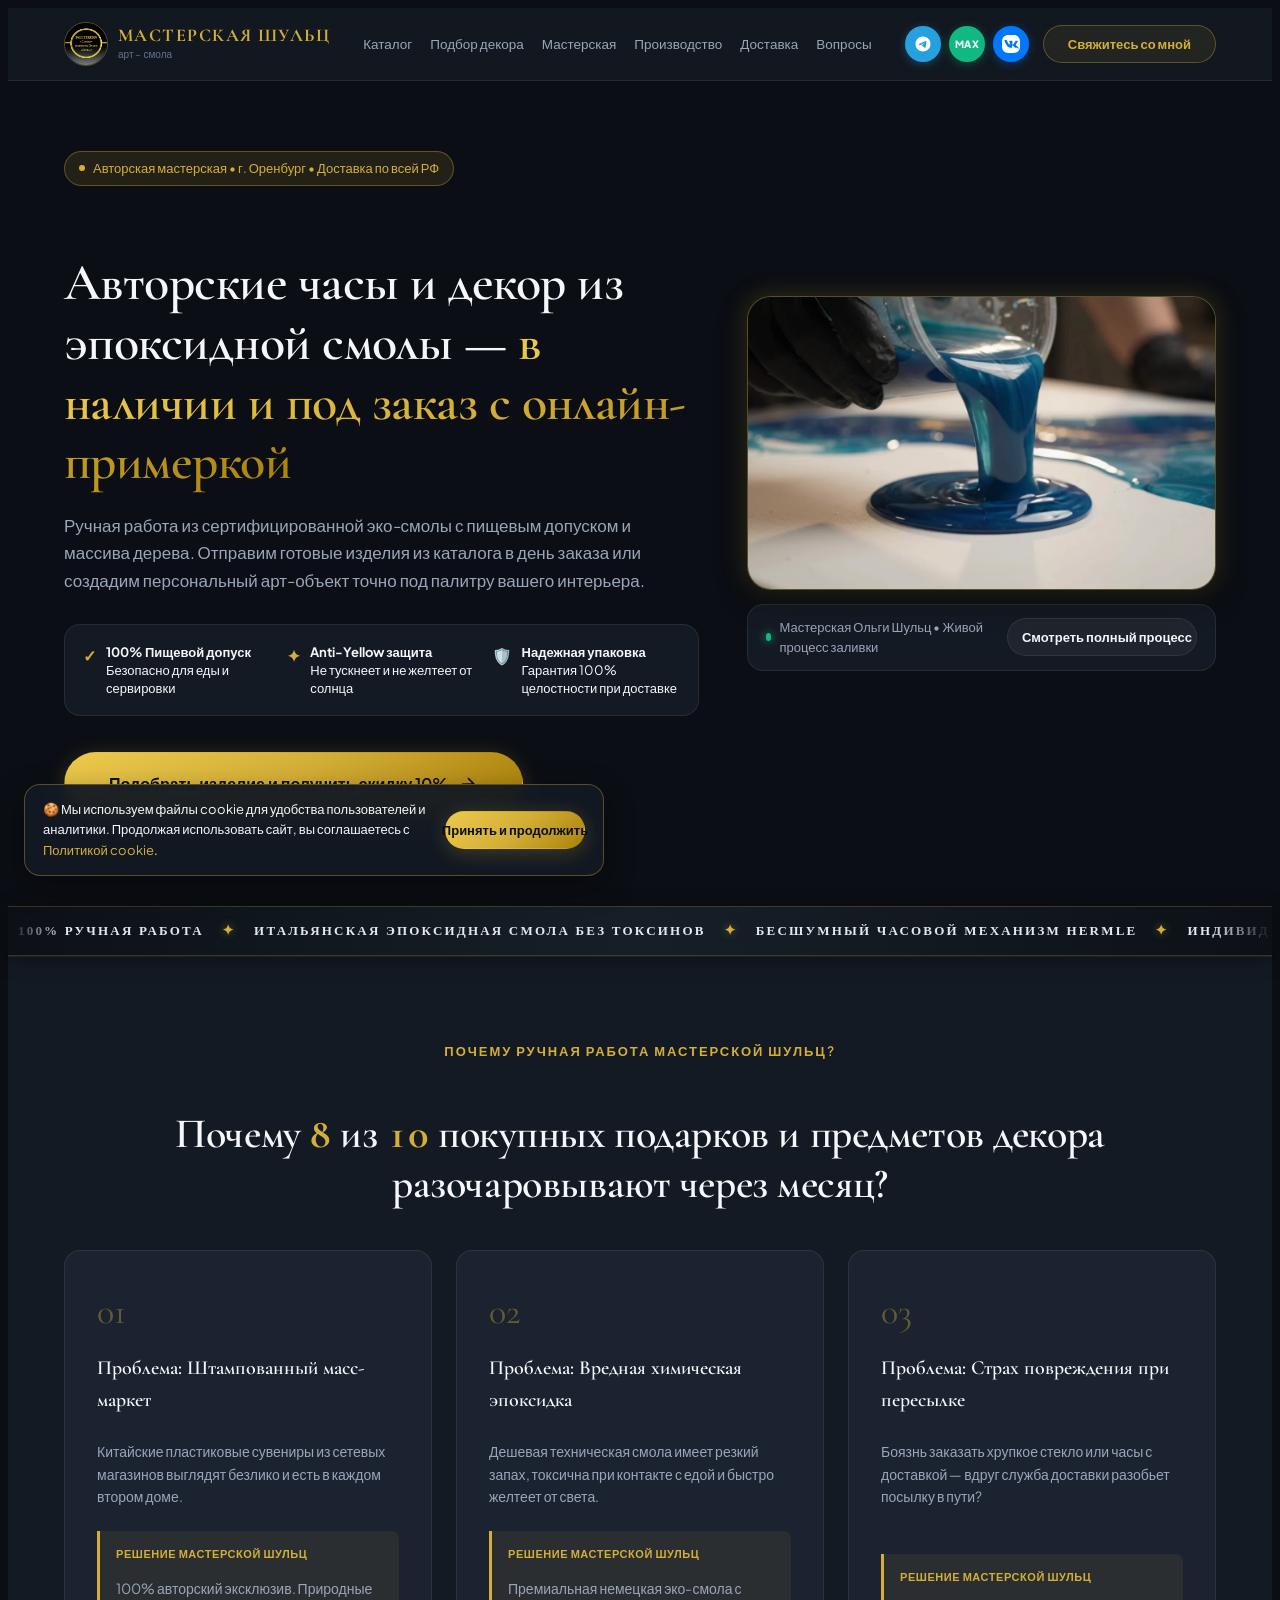
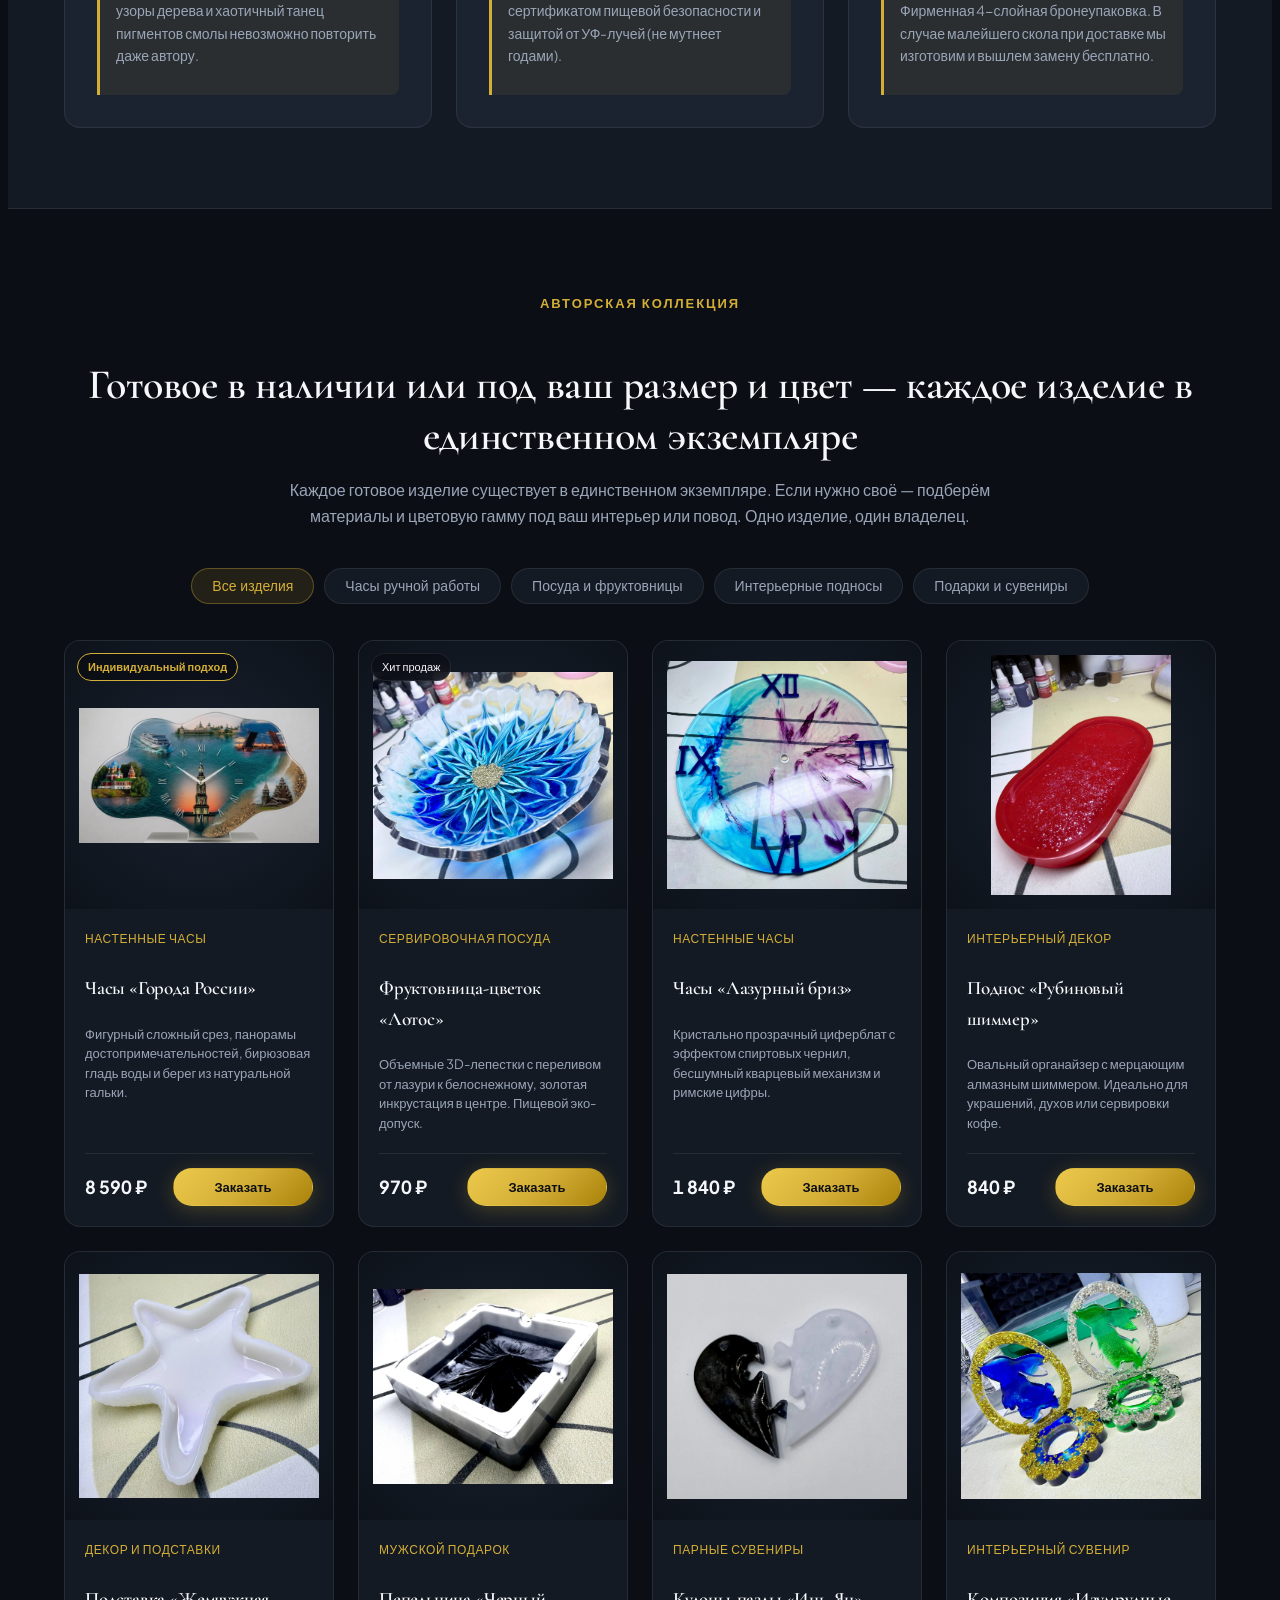
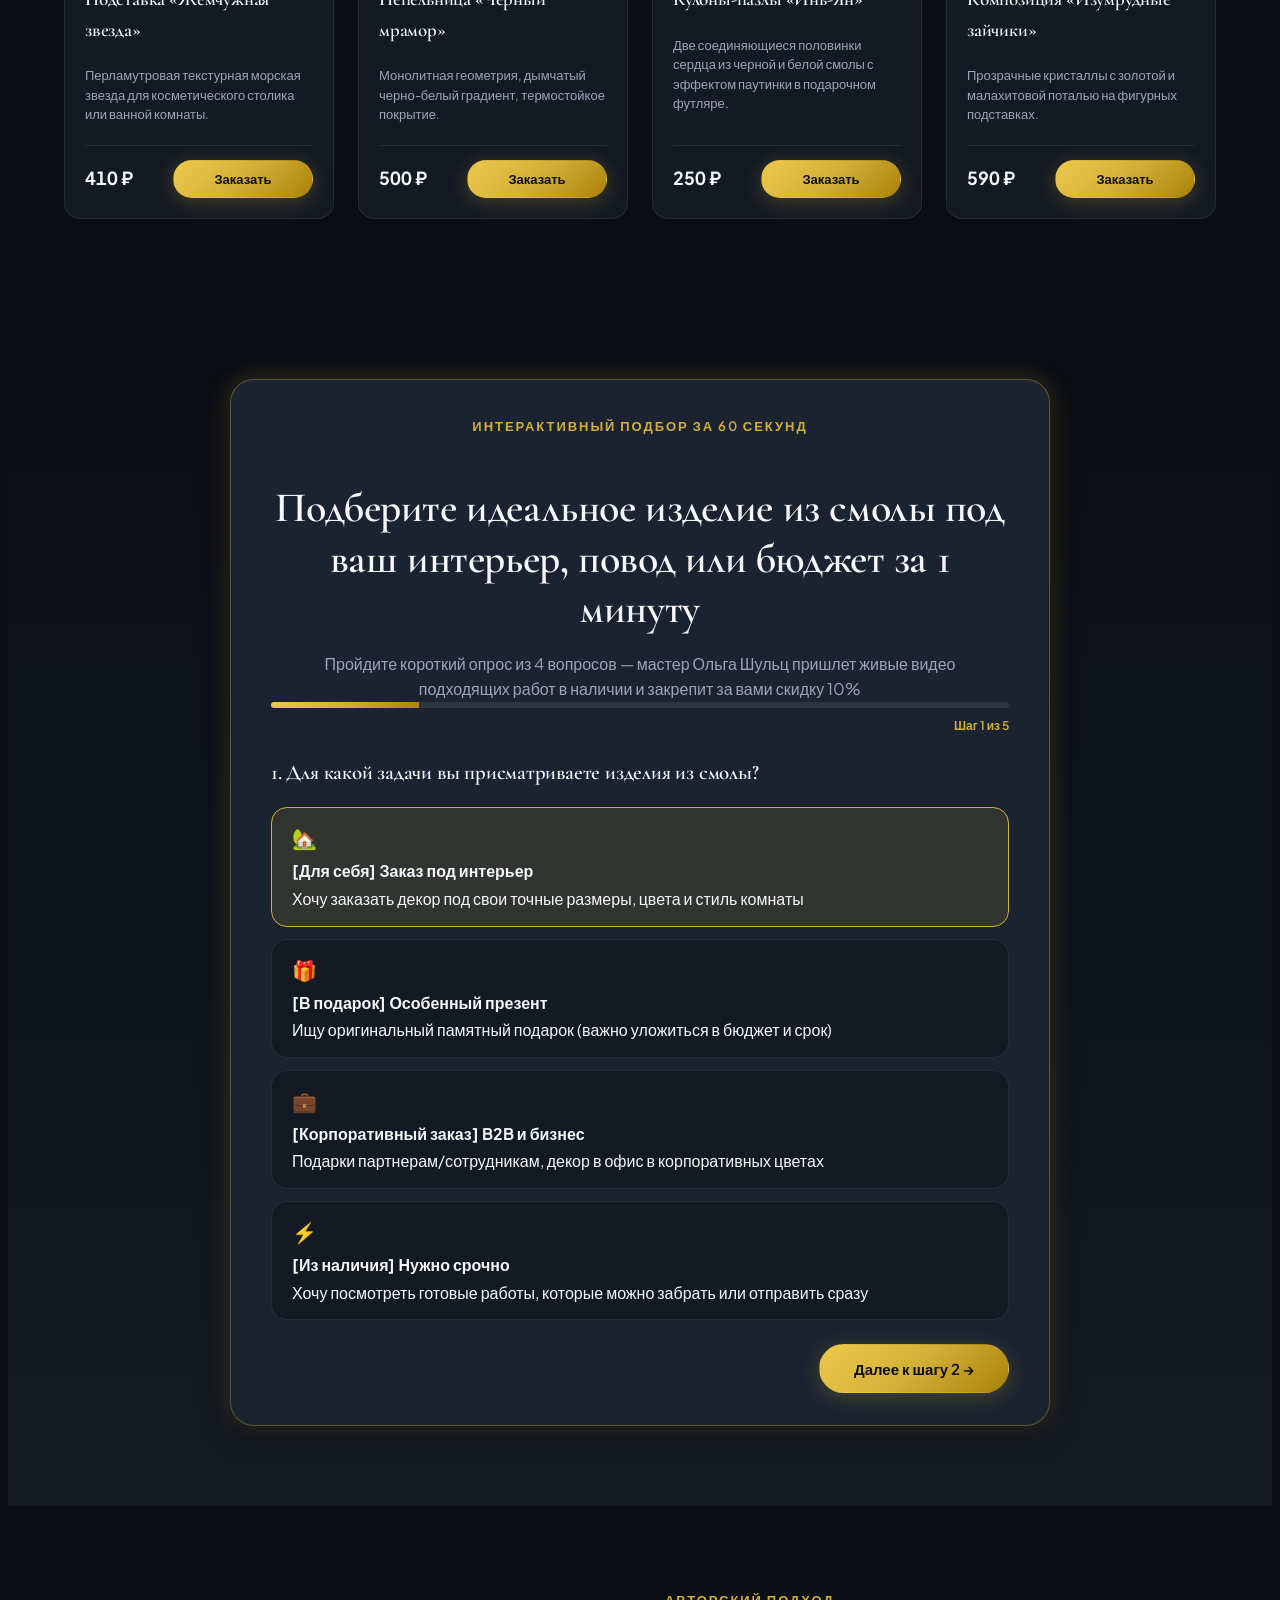
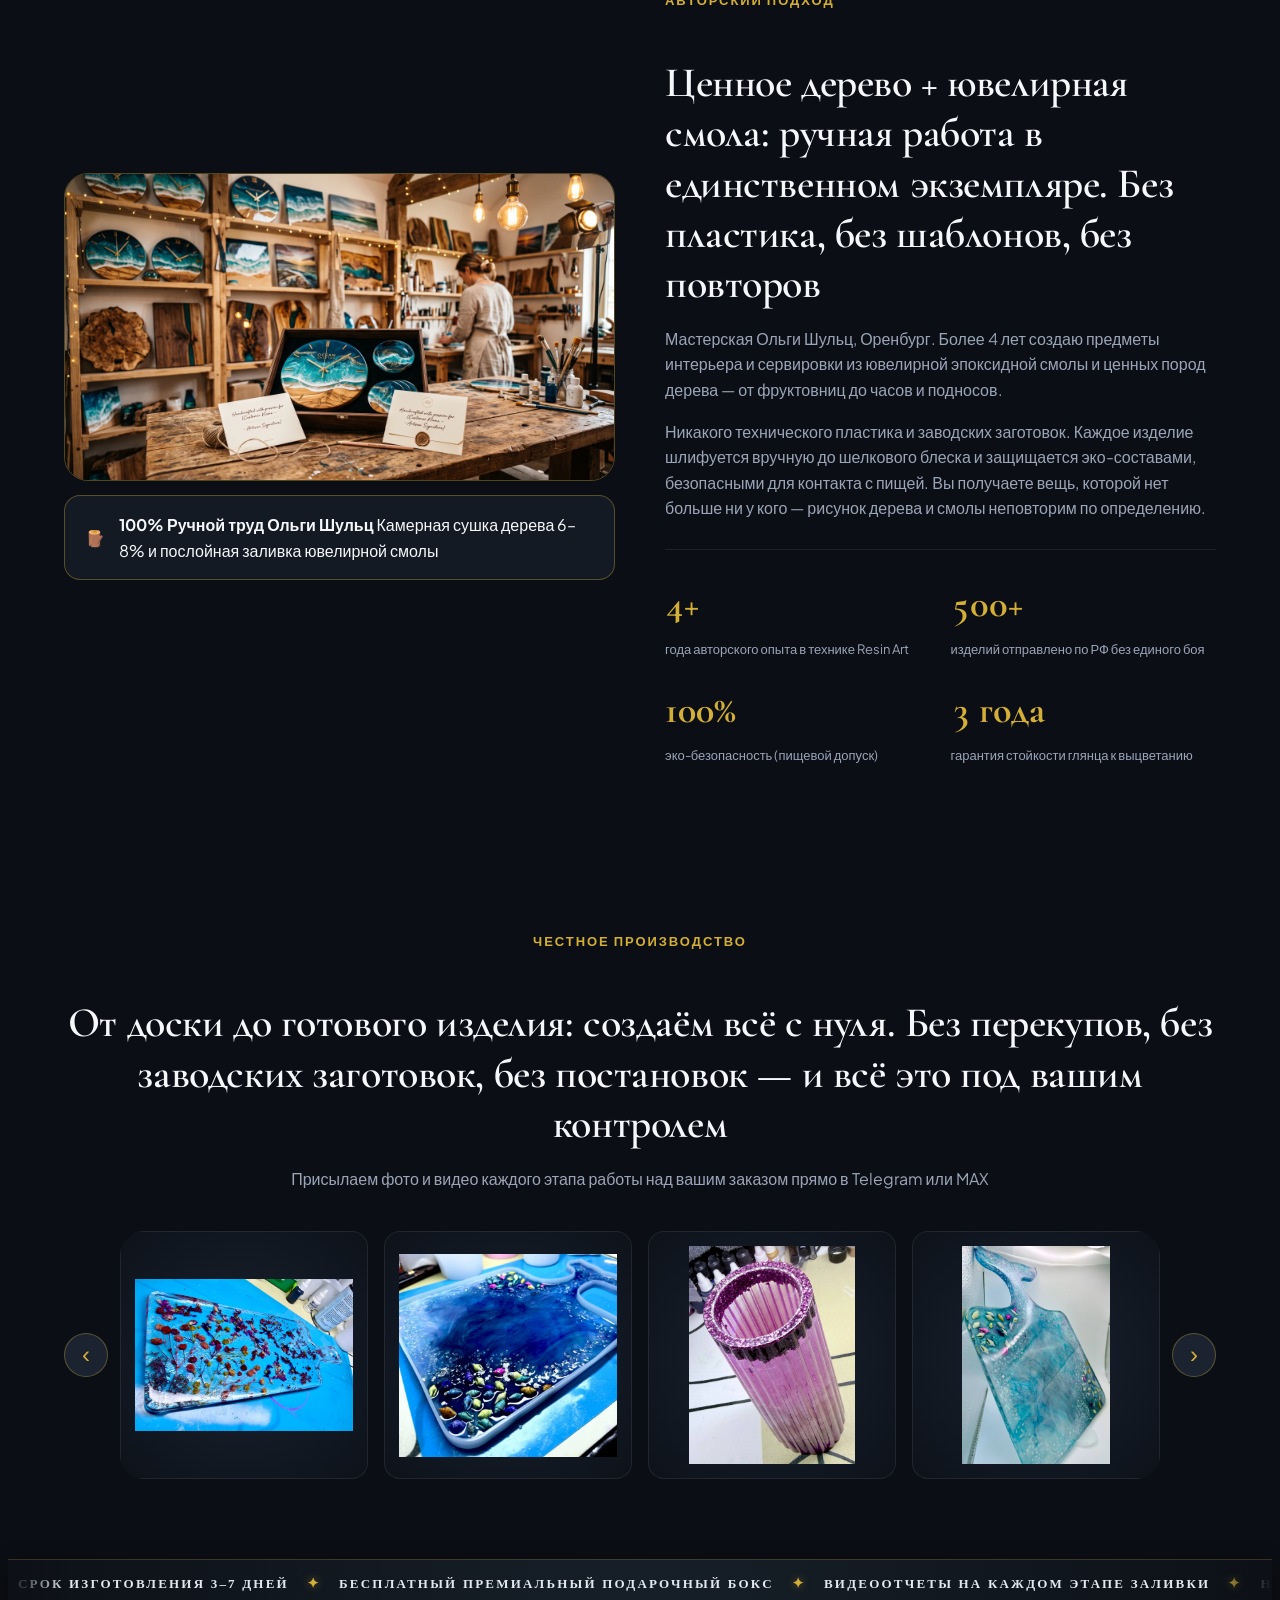
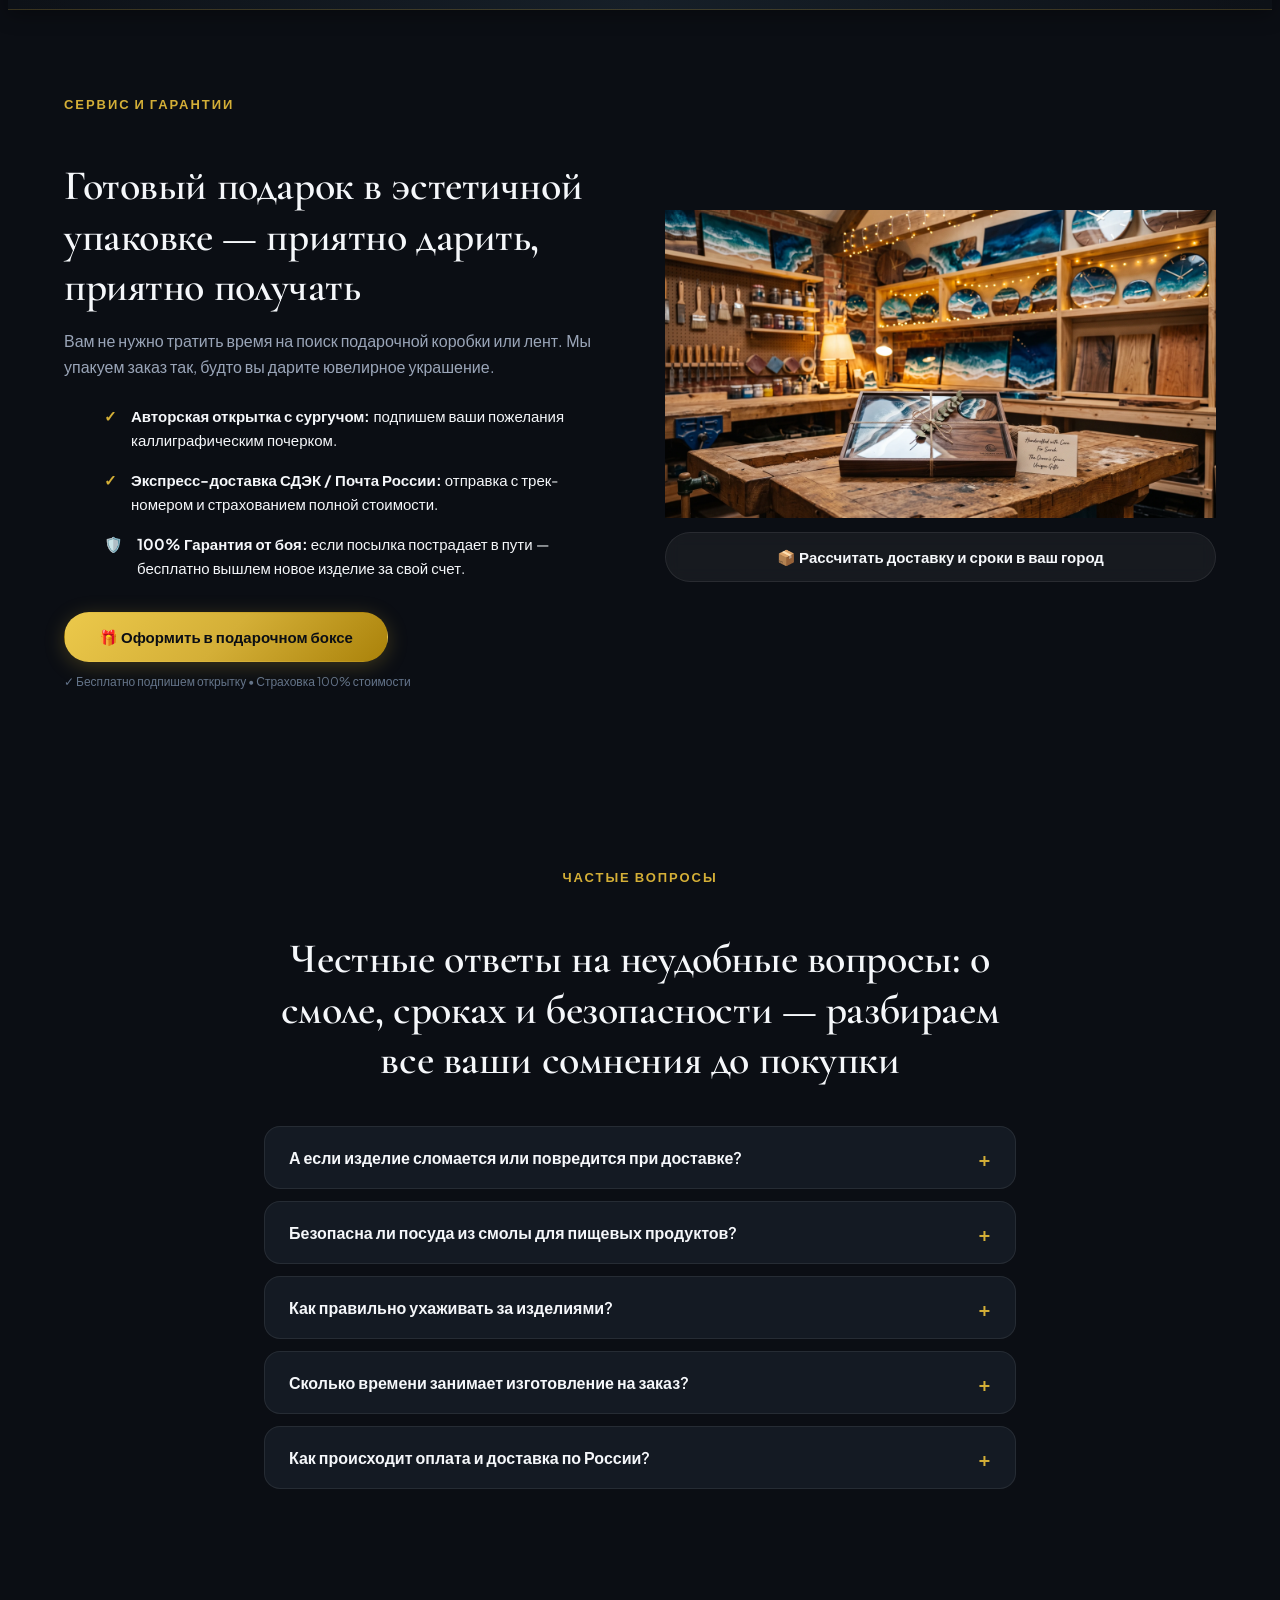
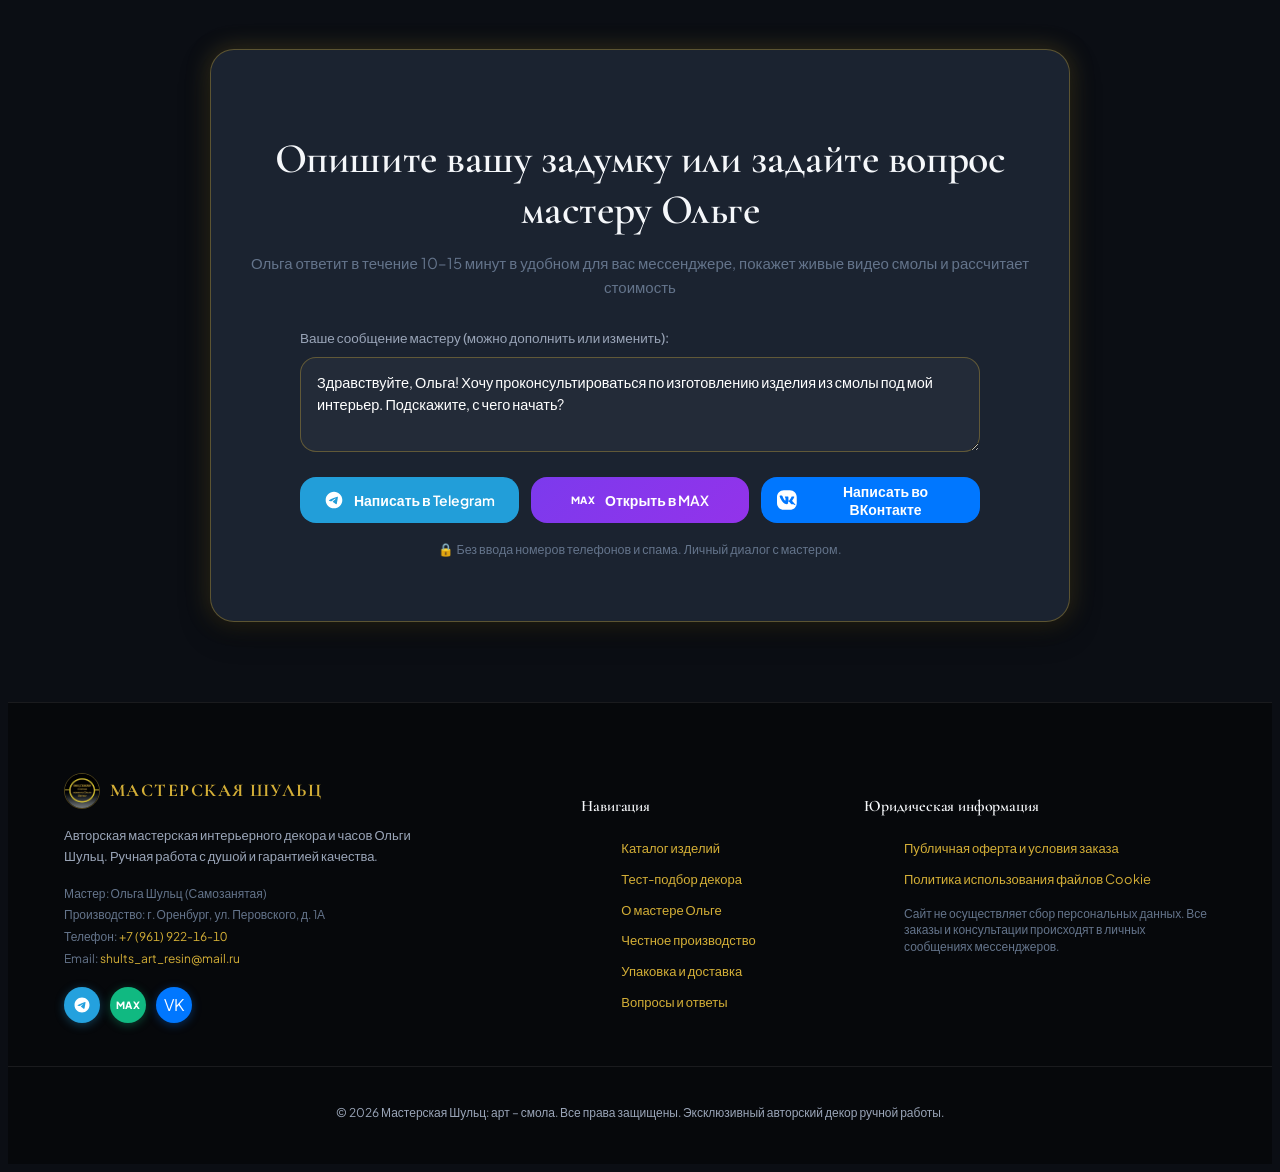
==== index.html @ f280be0c "Release: Production build of SchultzResin landing page" ====
﻿<!DOCTYPE html>
<html lang="ru">
<head>
  <meta charset="UTF-8">
  <meta name="viewport" content="width=device-width, initial-scale=1.0, viewport-fit=cover">
  <title>Мастерская Шульц: арт – смола — Авторские часы и декор из эпоксидной смолы</title>
  <meta name="description" content="Авторские часы и декор из эпоксидной смолы — в наличии и под заказ с онлайн-примеркой. Ручная работа из сертифицированной эко-смолы с пищевым допуском и массива дерева.">
  <meta name="keywords" content="часы из эпоксидной смолы, посуда из смолы, декор из дерева и смолы, подарки ручной работы, мастерская Ольги Шульц Оренбург">
  
  <!-- Favicon (Иконка в поиске Яндекса/Google и во вкладках браузера) -->
  <link rel="icon" type="image/x-icon" href="favicon.ico">
  <link rel="icon" type="image/png" sizes="32x32" href="favicon-32x32.png">
  <link rel="apple-touch-icon" sizes="180x180" href="apple-touch-icon.png">
  <meta name="theme-color" content="#1a1d24">

  <!-- Open Graph -->
  <meta property="og:type" content="website">
  <meta property="og:title" content="Мастерская Шульц: арт – смола — Авторские часы и декор из эпоксидной смолы">
  <meta property="og:description" content="Ручная работа из сертифицированной эко-смолы с пищевым допуском и массива дерева. Отправим готовые изделия в день заказа.">
  <meta property="og:image" content="input_data/media/hero_main.webp">
  <link rel="canonical" href="https://schultzresin.ru/">
  
  <!-- Google Fonts: Cormorant Garamond & Plus Jakarta Sans -->
  <link rel="preconnect" href="https://fonts.googleapis.com">
  <link rel="preconnect" href="https://fonts.gstatic.com" crossorigin>
  <link href="https://fonts.googleapis.com/css2?family=Cormorant+Garamond:ital,wght@0,400;0,600;0,700;1,400&family=Plus+Jakarta+Sans:wght@300;400;500;600;700&display=swap" rel="stylesheet">
  
  <link rel="stylesheet" href="styles.css">
  <!-- Schema.org Microdata (Структурированная разметка для расширенного сниппета) -->
  <script type="application/ld+json">
  {
    "@context": "https://schema.org",
    "@type": "LocalBusiness",
    "name": "Мастерская Шульц: арт – смола",
    "description": "Авторские настенные часы, картины-жеоды, сервировка и декор из ювелирной эпоксидной смолы и массива дерева ручной работы.",
    "image": "https://schultzresin.ru/input_data/media/hero_main.webp",
    "telephone": "+7-993-964-15-77",
    "address": {
      "@type": "PostalAddress",
      "addressLocality": "Оренбург",
      "addressRegion": "Оренбургская область",
      "addressCountry": "RU"
    },
    "geo": {
      "@type": "GeoCoordinates",
      "latitude": "51.768199",
      "longitude": "55.096955"
    },
    "priceRange": "500 - 15000 RUB"
  }
  </script>
</head>
<body>

  <!-- HEADER -->
  <header class="header" id="header">
    <div class="container header-container">
      <a href="#" class="logo-wrap" id="headerLogo">
        <img src="input_data/media/logo.webp" alt="Логотип SchultzResin" class="logo-img" width="44" height="44">
        <div class="logo-text">
          <span class="logo-brand">МАСТЕРСКАЯ ШУЛЬЦ</span>
          <span class="logo-tagline">арт – смола</span>
        </div>
      </a>
      
      <nav class="nav-menu" id="navMenu">
        <a href="#catalog" class="nav-link">Каталог</a>
        <a href="#quiz" class="nav-link">Подбор декора</a>
        <a href="#about" class="nav-link">Мастерская</a>
        <a href="#gallery" class="nav-link">Производство</a>
        <a href="#delivery" class="nav-link">Доставка</a>
        <a href="#faq" class="nav-link">Вопросы</a>
      </nav>

      <!-- Brand Messengers & Callback Button -->
      <div class="header-actions">
        <div class="header-messengers">
          <a href="https://t.me/shults_art_resin" target="_blank" rel="noopener" class="messenger-link tg" title="Telegram" aria-label="Telegram">
            <svg width="18" height="18" viewBox="0 0 24 24" fill="currentColor"><path d="M12 2C6.48 2 2 6.48 2 12s4.48 10 10 10 10-4.48 10-10S17.52 2 12 2zm4.64 6.8c-.15 1.58-.8 5.42-1.13 7.19-.14.75-.42 1-.68 1.03-.58.05-1.02-.38-1.58-.75-.88-.58-1.38-.94-2.23-1.5-.99-.65-.35-1.01.22-1.59.15-.15 2.71-2.48 2.76-2.69a.2.2 0 00-.05-.18c-.06-.05-.14-.03-.21-.02-.09.02-1.49.95-4.22 2.79-.4.27-.76.41-1.08.4-.36-.01-1.04-.2-1.55-.37-.63-.2-1.12-.31-1.08-.66.02-.18.27-.36.74-.55 2.92-1.27 4.86-2.11 5.83-2.51 2.78-1.16 3.35-1.36 3.73-1.36.08 0 .27.02.39.12.1.08.13.19.14.27-.01.06.01.24 0 .38z"/></svg>
          </a>
          <a href="https://max.ru/join/v3nX1ZB_nsTEWo7bMsAPFa2f5wcHgpRAbanokIg9pbg" target="_blank" rel="noopener" class="messenger-link max-app" title="MAX" aria-label="MAX">
            <span class="max-badge-icon">MAX</span>
          </a>
          <a href="https://vk.ru/club239195224" target="_blank" rel="noopener" class="messenger-link vk" title="ВКонтакте" aria-label="VK">
            <svg width="18" height="18" viewBox="0 0 24 24" fill="currentColor"><path d="M15.684 0H8.316C3.592 0 0 3.592 0 8.316v7.368C0 20.408 3.592 24 8.316 24h7.368C20.408 24 24 20.408 24 15.684V8.316C24 3.592 20.408 0 15.684 0zm4.273 17.062h-1.89c-.716 0-.934-.57-2.215-1.865-1.119-1.1-1.616-1.243-1.895-1.243-.391 0-.503.112-.503.65v1.734c0 .463-.148.724-1.368.724-2.023 0-4.269-1.228-5.856-3.52-2.383-3.39-3.045-5.94-3.045-6.467 0-.288.112-.556.657-.556h1.89c.49 0 .673.224.862.748 1.01 2.923 2.695 5.485 3.39 5.485.263 0 .384-.12.384-.78V10.22c-.084-1.397-.81-1.514-.81-2.012 0-.236.195-.472.513-.472h3.21c.43 0 .584.228.584.735v3.957c0 .43.19.584.316.584.263 0 .477-.154.96-.64 1.488-1.666 2.55-4.184 2.55-4.184.14-.298.384-.508.874-.508h1.89c.568 0 .692.29.568.748-.236.964-2.222 3.82-2.327 3.978-.316.47-.43.682 0 1.258.307.41 1.324 1.293 2.001 2.078.96 1.087 1.696 1.996 1.696 1.996.228.324.088.647-.384.647z"/></svg>
          </a>
        </div>
        
        <button class="btn btn-sm btn-gold-outline" id="headerCallbackBtn">Свяжитесь со мной</button>
        
        <!-- Mobile Burger Button -->
        <button class="mobile-burger-btn" id="mobileBurgerBtn" aria-label="Открыть мобильное меню">
          <span></span>
          <span></span>
          <span></span>
        </button>
      </div>
    </div>

    <!-- Mobile Drawer Menu -->
    <div class="mobile-drawer" id="mobileDrawer">
      <nav class="mobile-nav">
        <a href="#catalog" class="mobile-nav-link">Каталог изделий</a>
        <a href="#quiz" class="mobile-nav-link">Подбор декора (Квиз)</a>
        <a href="#about" class="mobile-nav-link">Мастерская Ольги</a>
        <a href="#gallery" class="mobile-nav-link">Честное производство</a>
        <a href="#delivery" class="mobile-nav-link">Упаковка и доставка</a>
        <a href="#faq" class="mobile-nav-link">Вопросы и ответы</a>
      </nav>
      <div class="mobile-drawer-footer">
        <div class="mobile-messengers">
          <a href="https://t.me/shults_art_resin" target="_blank" class="messenger-link tg" aria-label="Telegram"><svg width="18" height="18" viewBox="0 0 24 24" fill="currentColor"><path d="M12 2C6.48 2 2 6.48 2 12s4.48 10 10 10 10-4.48 10-10S17.52 2 12 2zm4.64 6.8c-.15 1.58-.8 5.42-1.13 7.19-.14.75-.42 1-.68 1.03-.58.05-1.02-.38-1.58-.75-.88-.58-1.38-.94-2.23-1.5-.99-.65-.35-1.01.22-1.59.15-.15 2.71-2.48 2.76-2.69a.2.2 0 00-.05-.18c-.06-.05-.14-.03-.21-.02-.09.02-1.49.95-4.22 2.79-.4.27-.76.41-1.08.4-.36-.01-1.04-.2-1.55-.37-.63-.2-1.12-.31-1.08-.66.02-.18.27-.36.74-.55 2.92-1.27 4.86-2.11 5.83-2.51 2.78-1.16 3.35-1.36 3.73-1.36.08 0 .27.02.39.12.1.08.13.19.14.27-.01.06.01.24 0 .38z"/></svg></a>
          <a href="https://max.ru/join/v3nX1ZB_nsTEWo7bMsAPFa2f5wcHgpRAbanokIg9pbg" target="_blank" class="messenger-link max-app" aria-label="MAX"><span class="max-badge-icon">MAX</span></a>
          <a href="https://vk.ru/club239195224" target="_blank" class="messenger-link vk" aria-label="VK">VK</a>
        </div>
        <button class="btn btn-gold w-100" id="drawerCallbackBtn">Свяжитесь со мной</button>
      </div>
    </div>
  </header>

  <!-- HERO SECTION -->
  <section class="hero-section" id="hero">
    <div class="container hero-grid">
      <div class="hero-content">
        <div class="hero-badge">
          <span class="badge-dot"></span>
          <span>Авторская мастерская • г. Оренбург • Доставка по всей РФ</span>
        </div>
        
        <h1 class="hero-title">
          Авторские часы и декор из эпоксидной смолы — <span class="gold-gradient-text">в наличии и под заказ с онлайн-примеркой</span>
        </h1>
        
        <p class="hero-subtitle">
          Ручная работа из сертифицированной эко-смолы с пищевым допуском и массива дерева. Отправим готовые изделия из каталога в день заказа или создадим персональный арт-объект точно под палитру вашего интерьера.
        </p>
        
        <div class="hero-usp-row">
          <div class="usp-item">
            <div class="usp-icon">✓</div>
            <div class="usp-text"><strong>100% Пищевой допуск</strong><br>Безопасно для еды и сервировки</div>
          </div>
          <div class="usp-item">
            <div class="usp-icon">✦</div>
            <div class="usp-text"><strong>Anti-Yellow защита</strong><br>Не тускнеет и не желтеет от солнца</div>
          </div>
          <div class="usp-item">
            <div class="usp-icon">🛡️</div>
            <div class="usp-text"><strong>Надежная упаковка</strong><br>Гарантия 100% целостности при доставке</div>
          </div>
        </div>
        
        <div class="hero-cta-group">
          <a href="#quiz" class="btn btn-gold btn-lg glow-effect" id="heroQuizBtn">
            <span>Подобрать изделие и получить скидку 10%</span>
            <svg width="20" height="20" viewBox="0 0 24 24" fill="none" stroke="currentColor" stroke-width="2"><path d="M5 12h14M12 5l7 7-7 7"/></svg>
          </a>
        </div>
      </div>
      
      <!-- HERO MEDIA CARD (Clean video without overlay plate) -->
      <div class="hero-media-wrap">
        <div class="hero-media-card">
          <div class="video-container">
            <video class="hero-loop-video" autoplay muted loop playsinline poster="input_data/media/hero_preview_16_9.webp" id="heroDesktopVideo">
              <source src="https://static.tildacdn.com/vide3038-6362-4433-b565-613761303131/hero_resin_16_9.mp4" type="video/mp4">
            </video>
          </div>
        </div>
        <!-- Badge & Trigger below video -->
        <div class="media-under-card">
          <div class="under-badge">
            <span class="pulse-circle"></span>
            <span>Мастерская Ольги Шульц • Живой процесс заливки</span>
          </div>
          <button class="btn btn-outline btn-sm under-video-btn" id="heroVideoTrigger" aria-label="Смотреть процесс создания">
            <svg width="16" height="16" viewBox="0 0 24 24" fill="currentColor"><path d="M8 5v14l11-7z"/></svg>
            <span>Смотреть полный процесс</span>
          </button>
        </div>
      </div>
    </div>
  </section>

  <!-- MARQUEE TICKER 1 (МАТЕРИАЛЫ И ПРЕМИУМ-КАЧЕСТВО) -->
  <div class="ticker-wrap" aria-hidden="true">
    <div class="ticker-move">
      <div class="ticker-item">
        <span>100% РУЧНАЯ РАБОТА</span><span class="ticker-star">✦</span>
        <span>ИТАЛЬЯНСКАЯ ЭПОКСИДНАЯ СМОЛА БЕЗ ТОКСИНОВ</span><span class="ticker-star">✦</span>
        <span>БЕСШУМНЫЙ ЧАСОВОЙ МЕХАНИЗМ HERMLE</span><span class="ticker-star">✦</span>
        <span>ИНДИВИДУАЛЬНЫЙ ДИЗАЙН ПОД ВАШ ИНТЕРЬЕР</span><span class="ticker-star">✦</span>
        <span>СРЕЗЫ НАТУРАЛЬНОГО КАМНЯ И МРАМОРА</span><span class="ticker-star">✦</span>
        <span>АВТОРСКИЙ СТИЛЬ ОЛЬГИ ШУЛЬЦ</span><span class="ticker-star">✦</span>
        <span>СТРАХОВКА ДОСТАВКИ 100%</span><span class="ticker-star">✦</span>
        <span>ГАРАНТИЯ ДОЛГОВЕЧНОСТИ</span><span class="ticker-star">✦</span>
      </div>
      <div class="ticker-item">
        <span>100% РУЧНАЯ РАБОТА</span><span class="ticker-star">✦</span>
        <span>ИТАЛЬЯНСКАЯ ЭПОКСИДНАЯ СМОЛА БЕЗ ТОКСИНОВ</span><span class="ticker-star">✦</span>
        <span>БЕСШУМНЫЙ ЧАСОВОЙ МЕХАНИЗМ HERMLE</span><span class="ticker-star">✦</span>
        <span>ИНДИВИДУАЛЬНЫЙ ДИЗАЙН ПОД ВАШ ИНТЕРЬЕР</span><span class="ticker-star">✦</span>
        <span>СРЕЗЫ НАТУРАЛЬНОГО КАМНЯ И МРАМОРА</span><span class="ticker-star">✦</span>
        <span>АВТОРСКИЙ СТИЛЬ ОЛЬГИ ШУЛЬЦ</span><span class="ticker-star">✦</span>
        <span>СТРАХОВКА ДОСТАВКИ 100%</span><span class="ticker-star">✦</span>
        <span>ГАРАНТИЯ ДОЛГОВЕЧНОСТИ</span><span class="ticker-star">✦</span>
      </div>
    </div>
  </div>

  <!-- PAIN & BENEFIT (PAS FORMULA) -->
  <section class="section section-pas" id="benefits">
    <div class="container">
      <div class="section-header text-center">
        <span class="section-eyebrow">Почему ручная работа мастерской Шульц?</span>
        <h2 class="section-title">Почему <span class="tnum font-serif-num">8</span> из <span class="tnum font-serif-num">10</span> покупных подарков и предметов декора разочаровывают через месяц?</h2>
      </div>
      
      <div class="grid grid-3 pas-grid">
        <div class="pas-card">
          <div class="pas-number">01</div>
          <div class="pas-pain">Проблема: Штампованный масс-маркет</div>
          <p class="pas-pain-desc">Китайские пластиковые сувениры из сетевых магазинов выглядят безлико и есть в каждом втором доме.</p>
          <div class="pas-solution">
            <div class="solution-tag">Решение мастерской Шульц</div>
            <p>100% авторский эксклюзив. Природные узоры дерева и хаотичный танец пигментов смолы невозможно повторить даже автору.</p>
          </div>
        </div>
        
        <div class="pas-card">
          <div class="pas-number">02</div>
          <div class="pas-pain">Проблема: Вредная химическая эпоксидка</div>
          <p class="pas-pain-desc">Дешевая техническая смола имеет резкий запах, токсична при контакте с едой и быстро желтеет от света.</p>
          <div class="pas-solution">
            <div class="solution-tag">Решение мастерской Шульц</div>
            <p>Премиальная немецкая эко-смола с сертификатом пищевой безопасности и защитой от УФ-лучей (не мутнеет годами).</p>
          </div>
        </div>
        
        <div class="pas-card">
          <div class="pas-number">03</div>
          <div class="pas-pain">Проблема: Страх повреждения при пересылке</div>
          <p class="pas-pain-desc">Боязнь заказать хрупкое стекло или часы с доставкой — вдруг служба доставки разобьет посылку в пути?</p>
          <div class="pas-solution">
            <div class="solution-tag">Решение мастерской Шульц</div>
            <p>Фирменная 4-слойная бронеупаковка. В случае малейшего скола при доставке мы изготовим и вышлем замену бесплатно.</p>
          </div>
        </div>
      </div>
    </div>
  </section>

  <!-- CATALOG SECTION -->
  <section class="section section-catalog" id="catalog">
    <div class="container">
      <div class="section-header text-center">
        <span class="section-eyebrow">Авторская коллекция</span>
        <h2 class="section-title">Готовое в наличии или под ваш размер и цвет — каждое изделие в единственном экземпляре</h2>
        <p class="section-subtitle">Каждое готовое изделие существует в единственном экземпляре. Если нужно своё — подберём материалы и цветовую гамму под ваш интерьер или повод. Одно изделие, один владелец.</p>
      </div>
      
      <!-- Filter Tabs -->
      <div class="filter-tabs" id="catalogTabs">
        <button class="tab-btn active" data-filter="all">Все изделия</button>
        <button class="tab-btn" data-filter="clocks">Часы ручной работы</button>
        <button class="tab-btn" data-filter="dishes">Посуда и фруктовницы</button>
        <button class="tab-btn" data-filter="trays">Интерьерные подносы</button>
        <button class="tab-btn" data-filter="gifts">Подарки и сувениры</button>
      </div>
      
      <!-- Catalog Grid with Full Visibility (Contain + Click Lightbox) -->
      <div class="grid grid-4 catalog-grid" id="catalogGrid">
        
        <!-- Item 1: Flagship Clock Golden Ring -->
        <div class="catalog-card" data-category="clocks">
          <div class="card-badge gold-badge">Индивидуальный подход</div>
          <div class="card-img-wrap contain-frame zoomable" data-img="input_data/media/clock_golden_ring.webp" data-title="Часы «Города России»">
            <img src="input_data/media/clock_golden_ring.webp" alt="Эксклюзивные часы Города России" class="card-img" loading="lazy">
          </div>
          <div class="card-body">
            <span class="card-category">Настенные часы</span>
            <h3 class="card-title">Часы «Города России»</h3>
            <p class="card-desc">Фигурный сложный срез, панорамы достопримечательностей, бирюзовая гладь воды и берег из натуральной гальки.</p>
            <div class="card-footer">
              <div class="card-price"><span class="tnum">8 590</span> ₽</div>
              <button class="btn btn-sm btn-gold order-btn" data-product="Часы 'Города России'">Заказать</button>
            </div>
          </div>
        </div>

        <!-- Item 2: Lotus Fruit Vase -->
        <div class="catalog-card" data-category="dishes">
          <div class="card-badge">Хит продаж</div>
          <div class="card-img-wrap contain-frame zoomable" data-img="input_data/media/fruit_vase_lotus.webp" data-title="Фруктовница «Лотос»">
            <img src="input_data/media/fruit_vase_lotus.webp" alt="Фруктовница Лотос" class="card-img" loading="lazy">
          </div>
          <div class="card-body">
            <span class="card-category">Сервировочная посуда</span>
            <h3 class="card-title">Фруктовница-цветок «Лотос»</h3>
            <p class="card-desc">Объемные 3D-лепестки с переливом от лазури к белоснежному, золотая инкрустация в центре. Пищевой эко-допуск.</p>
            <div class="card-footer">
              <div class="card-price"><span class="tnum">970</span> ₽</div>
              <button class="btn btn-sm btn-gold order-btn" data-product="Фруктовница 'Лотос'">Заказать</button>
            </div>
          </div>
        </div>

        <!-- Item 3: Azure Breeze Clock -->
        <div class="catalog-card" data-category="clocks">
          <div class="card-img-wrap contain-frame zoomable" data-img="input_data/media/clock_azure_breeze.webp" data-title="Часы «Лазурный бриз»">
            <img src="input_data/media/clock_azure_breeze.webp" alt="Часы Лазурный бриз" class="card-img" loading="lazy">
          </div>
          <div class="card-body">
            <span class="card-category">Настенные часы</span>
            <h3 class="card-title">Часы «Лазурный бриз»</h3>
            <p class="card-desc">Кристально прозрачный циферблат с эффектом спиртовых чернил, бесшумный кварцевый механизм и римские цифры.</p>
            <div class="card-footer">
              <div class="card-price"><span class="tnum">1 840</span> ₽</div>
              <button class="btn btn-sm btn-gold order-btn" data-product="Часы 'Лазурный бриз'">Заказать</button>
            </div>
          </div>
        </div>

        <!-- Item 4: Ruby Tray -->
        <div class="catalog-card" data-category="trays">
          <div class="card-img-wrap contain-frame zoomable" data-img="input_data/media/tray_ruby_shimmer.webp" data-title="Поднос «Рубиновый шиммер»">
            <img src="input_data/media/tray_ruby_shimmer.webp" alt="Поднос Рубиновый шиммер" class="card-img" loading="lazy">
          </div>
          <div class="card-body">
            <span class="card-category">Интерьерный декор</span>
            <h3 class="card-title">Поднос «Рубиновый шиммер»</h3>
            <p class="card-desc">Овальный органайзер с мерцающим алмазным шиммером. Идеально для украшений, духов или сервировки кофе.</p>
            <div class="card-footer">
              <div class="card-price"><span class="tnum">840</span> ₽</div>
              <button class="btn btn-sm btn-gold order-btn" data-product="Поднос 'Рубиновый шиммер'">Заказать</button>
            </div>
          </div>
        </div>

        <!-- Item 5: Starfish Decor -->
        <div class="catalog-card" data-category="gifts">
          <div class="card-img-wrap contain-frame zoomable" data-img="input_data/media/decor_starfish_pearl.webp" data-title="Подставка «Жемчужная звезда»">
            <img src="input_data/media/decor_starfish_pearl.webp" alt="Морская звезда Жемчуг" class="card-img" loading="lazy">
          </div>
          <div class="card-body">
            <span class="card-category">Декор и подставки</span>
            <h3 class="card-title">Подставка «Жемчужная звезда»</h3>
            <p class="card-desc">Перламутровая текстурная морская звезда для косметического столика или ванной комнаты.</p>
            <div class="card-footer">
              <div class="card-price"><span class="tnum">410</span> ₽</div>
              <button class="btn btn-sm btn-gold order-btn" data-product="Подставка 'Жемчужная звезда'">Заказать</button>
            </div>
          </div>
        </div>

        <!-- Item 6: Ashtray Black Marble -->
        <div class="catalog-card" data-category="gifts">
          <div class="card-img-wrap contain-frame zoomable" data-img="input_data/media/ashtray_black_marble.webp" data-title="Пепельница «Черный мрамор»">
            <img src="input_data/media/ashtray_black_marble.webp" alt="Пепельница Черный мрамор" class="card-img" loading="lazy">
          </div>
          <div class="card-body">
            <span class="card-category">Мужской подарок</span>
            <h3 class="card-title">Пепельница «Черный мрамор»</h3>
            <p class="card-desc">Монолитная геометрия, дымчатый черно-белый градиент, термостойкое покрытие.</p>
            <div class="card-footer">
              <div class="card-price"><span class="tnum">500</span> ₽</div>
              <button class="btn btn-sm btn-gold order-btn" data-product="Пепельница 'Черный мрамор'">Заказать</button>
            </div>
          </div>
        </div>

        <!-- Item 7: Couples Pendant -->
        <div class="catalog-card" data-category="gifts">
          <div class="card-img-wrap contain-frame zoomable" data-img="input_data/media/couples_pendant_yin_yang.webp" data-title="Кулоны-пазлы «Инь-Ян»">
            <img src="input_data/media/couples_pendant_yin_yang.webp" alt="Кулоны-пазлы Инь-Ян" class="card-img" loading="lazy">
          </div>
          <div class="card-body">
            <span class="card-category">Парные сувениры</span>
            <h3 class="card-title">Кулоны-пазлы «Инь-Ян»</h3>
            <p class="card-desc">Две соединяющиеся половинки сердца из черной и белой смолы с эффектом паутинки в подарочном футляре.</p>
            <div class="card-footer">
              <div class="card-price"><span class="tnum">250</span> ₽</div>
              <button class="btn btn-sm btn-gold order-btn" data-product="Кулоны 'Инь-Ян'">Заказать</button>
            </div>
          </div>
        </div>

        <!-- Item 8: Easter Bunnies -->
        <div class="catalog-card" data-category="gifts">
          <div class="card-img-wrap contain-frame zoomable" data-img="input_data/media/decor_easter_bunnies.webp" data-title="Композиция «Изумрудные зайчики»">
            <img src="input_data/media/decor_easter_bunnies.webp" alt="Сувенирный декор Зайчики" class="card-img" loading="lazy">
          </div>
          <div class="card-body">
            <span class="card-category">Интерьерный сувенир</span>
            <h3 class="card-title">Композиция «Изумрудные зайчики»</h3>
            <p class="card-desc">Прозрачные кристаллы с золотой и малахитовой поталью на фигурных подставках.</p>
            <div class="card-footer">
              <div class="card-price"><span class="tnum">590</span> ₽</div>
              <button class="btn btn-sm btn-gold order-btn" data-product="Композиция 'Зайчики'">Заказать</button>
            </div>
          </div>
        </div>

      </div>
    </div>
  </section>

  <!-- COMPACT INTERACTIVE QUIZ (MAIN KEV) -->
    <!-- COMPACT INTERACTIVE QUIZ (MAIN KEV - 5 STEPS) -->
  <section class="section section-quiz" id="quiz">
    <div class="container">
      <div class="quiz-wrapper">
        <div class="quiz-header text-center">
          <span class="section-eyebrow">Интерактивный подбор за 60 секунд</span>
          <h2 class="section-title">Подберите идеальное изделие из смолы под ваш интерьер, повод или бюджет за 1 минуту</h2>
          <p class="section-subtitle">Пройдите короткий опрос из 4 вопросов — мастер Ольга Шульц пришлет живые видео подходящих работ в наличии и закрепит за вами скидку 10%</p>
        </div>

        <div class="quiz-progress-bar">
          <div class="progress-fill" id="progressFill" style="width: 20%;"></div>
        </div>
        <div class="quiz-step-indicator" id="stepIndicator">Шаг 1 из 5</div>

        <form id="quizForm" class="quiz-form">
          <!-- ШАГ 1. Главный фильтр (Общий старт) -->
          <div class="quiz-step active" data-step="1">
            <h3 class="quiz-question">1. Для какой задачи вы присматриваете изделия из смолы?</h3>
            <div class="quiz-options">
              <label class="quiz-option-card">
                <input type="radio" name="quiz_target" value="self" checked>
                <div class="option-content">
                  <span class="option-icon">🏡</span>
                  <strong>[Для себя] Заказ под интерьер</strong>
                  <span>Хочу заказать декор под свои точные размеры, цвета и стиль комнаты</span>
                </div>
              </label>
              <label class="quiz-option-card">
                <input type="radio" name="quiz_target" value="gift">
                <div class="option-content">
                  <span class="option-icon">🎁</span>
                  <strong>[В подарок] Особенный презент</strong>
                  <span>Ищу оригинальный памятный подарок (важно уложиться в бюджет и срок)</span>
                </div>
              </label>
              <label class="quiz-option-card">
                <input type="radio" name="quiz_target" value="b2b">
                <div class="option-content">
                  <span class="option-icon">💼</span>
                  <strong>[Корпоративный заказ] B2B и бизнес</strong>
                  <span>Подарки партнерам/сотрудникам, декор в офис в корпоративных цветах</span>
                </div>
              </label>
              <label class="quiz-option-card">
                <input type="radio" name="quiz_target" value="stock">
                <div class="option-content">
                  <span class="option-icon">⚡</span>
                  <strong>[Из наличия] Нужно срочно</strong>
                  <span>Хочу посмотреть готовые работы, которые можно забрать или отправить сразу</span>
                </div>
              </label>
            </div>
            <div class="quiz-nav" style="justify-content: flex-end;">
              <button type="button" class="btn btn-gold next-step-btn" data-next="2">Далее к шагу 2 →</button>
            </div>
          </div>

          <!-- ШАГ 2. Выбор форм-фактора (Разделение на B2C и B2B) -->
          <div class="quiz-step" data-step="2">
            <h3 class="quiz-question" id="step2Question">2. Какой предмет будем создавать (или искать в наличии)?</h3>
            
            <!-- Опции для Веток «Для себя» и «В подарок» (B2C) -->
            <div class="quiz-options dynamic-options" id="step2Retail">
              <label class="quiz-option-card">
                <input type="radio" name="quiz_product_retail" value="Настенные часы ручной работы" checked>
                <div class="option-content">
                  <span class="option-icon">🕰️</span>
                  <strong>Настенные часы со стрелками</strong>
                  <span>Бесшумный механизм Hermle, море, срез камня, жеода или абстракция</span>
                </div>
              </label>
              <label class="quiz-option-card">
                <input type="radio" name="quiz_product_retail" value="Сервировочная посуда и декор">
                <div class="option-content">
                  <span class="option-icon">🍇</span>
                  <strong>Сервировка и уют для стола</strong>
                  <span>Подносы, менажницы, подстаканники, фруктовницы-цветы</span>
                </div>
              </label>
              <label class="quiz-option-card">
                <input type="radio" name="quiz_product_retail" value="Интерьерное настенное панно / картина-жеода">
                <div class="option-content">
                  <span class="option-icon">🖼️</span>
                  <strong>Интерьерное панно / картина-жеода</strong>
                  <span>Арт-объект на стену с кристаллами, натуральными камнями и поталью</span>
                </div>
              </label>
              <label class="quiz-option-card">
                <input type="radio" name="quiz_product_retail" value="Комплект из нескольких предметов в едином стиле">
                <div class="option-content">
                  <span class="option-icon">✨</span>
                  <strong>Комплект предметов в едином стиле</strong>
                  <span>Например, часы + сервировочный поднос + подстаканники в одной гамме</span>
                </div>
              </label>
            </div>

            <!-- Опции для Ветки B2B -->
            <div class="quiz-options dynamic-options" id="step2B2B" style="display: none;">
              <label class="quiz-option-card">
                <input type="radio" name="quiz_product_b2b" value="Подарочные наборы с символикой/логотипом бренда" checked>
                <div class="option-content">
                  <span class="option-icon">🎀</span>
                  <strong>Подарочные наборы с символикой/логотипом</strong>
                  <span>Партии от 5 шт. в надежной индивидуальной упаковке для клиентов/партнеров</span>
                </div>
              </label>
              <label class="quiz-option-card">
                <input type="radio" name="quiz_product_b2b" value="Статусный арт-объект в переговорную или кабинет">
                <div class="option-content">
                  <span class="option-icon">🏢</span>
                  <strong>Статусный арт-объект в офис/кабинет</strong>
                  <span>Крупное панно или брендированные настенные часы в корпоративной палитре</span>
                </div>
              </label>
              <label class="quiz-option-card">
                <input type="radio" name="quiz_product_b2b" value="Функциональный декор для заведения или ресепшн">
                <div class="option-content">
                  <span class="option-icon">🍽️</span>
                  <strong>Функциональный декор для бизнеса</strong>
                  <span>Подносы на ресепшн, костеры, салфетницы, бейджи для отелей/кафе/клиник</span>
                </div>
              </label>
              <label class="quiz-option-card">
                <input type="radio" name="quiz_product_b2b" value="Единичный VIP-подарок руководителю или партнеру">
                <div class="option-content">
                  <span class="option-icon">👑</span>
                  <strong>Единичный VIP-подарок руководителю</strong>
                  <span>Эксклюзивная штучная работа на заказ с гравировкой памятной надписи</span>
                </div>
              </label>
            </div>

            <div class="quiz-nav">
              <button type="button" class="btn btn-outline prev-step-btn" data-prev="1">← Назад</button>
              <button type="button" class="btn btn-gold next-step-btn" data-next="3">Далее к шагу 3 →</button>
            </div>
          </div>

          <!-- ШАГ 3. Масштаб, бюджет и детализация -->
          <div class="quiz-step" data-step="3">
            <!-- Ветка «Для себя»: Масштаб -->
            <div class="quiz-branch-step" id="step3Self">
              <h3 class="quiz-question">3. Какой масштаб и наполнение вам ближе?</h3>
              <div class="quiz-options">
                <label class="quiz-option-card">
                  <input type="radio" name="quiz_scale_self" value="Компактный формат (до 30 см)" checked>
                  <div class="option-content">
                    <span class="option-icon">🔹</span>
                    <strong>Компактный формат (до 30 см)</strong>
                    <span>Лаконичная заливка без лишних деталей для небольших пространств</span>
                  </div>
                </label>
                <label class="quiz-option-card">
                  <input type="radio" name="quiz_scale_self" value="Средний формат (30–50 см) с кристаллами/камнями">
                  <div class="option-content">
                    <span class="option-icon">💎</span>
                    <strong>Средний формат (30–50 см)</strong>
                    <span>С добавлением натуральных камней, кристаллов или сияющей потали</span>
                  </div>
                </label>
                <label class="quiz-option-card">
                  <input type="radio" name="quiz_scale_self" value="Крупный формат (от 50 см) или с массивом дерева">
                  <div class="option-content">
                    <span class="option-icon">🪵</span>
                    <strong>Крупный формат (от 50 см) или со слэбом дерева</strong>
                    <span>Масштабная работа из массива карагача/дуба и ювелирной смолы</span>
                  </div>
                </label>
                <label class="quiz-option-card">
                  <input type="radio" name="quiz_scale_self" value="Пока не определился(ась) — хочу сравнить размеры">
                  <div class="option-content">
                    <span class="option-icon">📏</span>
                    <strong>Пока не определился(ась)</strong>
                    <span>Хочу узнать разницу в стоимости и визуальном эффекте между размерами</span>
                  </div>
                </label>
              </div>
            </div>

            <!-- Ветка «В подарок»: Бюджет -->
            <div class="quiz-branch-step" id="step3Gift" style="display: none;">
              <h3 class="quiz-question">3. В какой бюджет планируете уложиться?</h3>
              <div class="quiz-options">
                <label class="quiz-option-card">
                  <input type="radio" name="quiz_budget_gift" value="До 1 500 ₽ (подстаканники, вазы, подносы)">
                  <div class="option-content">
                    <span class="option-icon">🎁</span>
                    <strong>До 1 500 ₽</strong>
                    <span>Памятные презенты: подстаканники от 410 ₽, подносы 840 ₽, вазы 970 ₽</span>
                  </div>
                </label>
                <label class="quiz-option-card">
                  <input type="radio" name="quiz_budget_gift" value="1 500 – 4 000 ₽ (часы 30 см, сервировочные сеты)" checked>
                  <div class="option-content">
                    <span class="option-icon">🎀</span>
                    <strong>1 500 – 4 000 ₽</strong>
                    <span>Популярный формат: настенные часы 30 см от 1 840 ₽, сервировочные сеты</span>
                  </div>
                </label>
                <label class="quiz-option-card">
                  <input type="radio" name="quiz_budget_gift" value="4 000 – 9 000 ₽ (крупные часы до 60 см, жеоды)">
                  <div class="option-content">
                    <span class="option-icon">🕰️</span>
                    <strong>4 000 – 9 000 ₽</strong>
                    <span>Статусный подарок: масштабные часы до 60 см от 8 590 ₽, картины-жеоды</span>
                  </div>
                </label>
                <label class="quiz-option-card">
                  <input type="radio" name="quiz_budget_gift" value="Свыше 9 000 ₽ (масштабные эксклюзивные работы)">
                  <div class="option-content">
                    <span class="option-icon">👑</span>
                    <strong>Свыше 9 000 ₽</strong>
                    <span>Премиальные эксклюзивные панно и VIP-комплекты ручной работы</span>
                  </div>
                </label>
              </div>
            </div>

            <!-- Ветка B2B: Тираж и брендирование -->
            <div class="quiz-branch-step" id="step3B2B" style="display: none;">
              <h3 class="quiz-question">3. Укажите тираж и пожелания к брендированию:</h3>
              <div class="quiz-options">
                <label class="quiz-option-card">
                  <input type="radio" name="quiz_b2b_tier" value="Заливка в цветах бренда + логотип (малая партия 5–15 шт.)" checked>
                  <div class="option-content">
                    <span class="option-icon">🏷️</span>
                    <strong>Заливка по брендбуку + нанесение логотипа (5–15 шт.)</strong>
                    <span>Инкрустация под смолу или лазерная гравировка на дереве</span>
                  </div>
                </label>
                <label class="quiz-option-card">
                  <input type="radio" name="quiz_b2b_tier" value="Только корпоративные оттенки без логотипа (5–15 шт.)">
                  <div class="option-content">
                    <span class="option-icon">🎨</span>
                    <strong>Только корпоративные оттенки без логотипа</strong>
                    <span>Эстетичный деловой подарок в фирменной гамме компании</span>
                  </div>
                </label>
                <label class="quiz-option-card">
                  <input type="radio" name="quiz_b2b_tier" value="Крупная партия (от 15 шт.) с изготовлением сигнального образца">
                  <div class="option-content">
                    <span class="option-icon">📦</span>
                    <strong>Партия от 15 шт. с сигнальным образцом</strong>
                    <span>Индивидуальный расчет оптовой скидки и согласование образца</span>
                  </div>
                </label>
                <label class="quiz-option-card">
                  <input type="radio" name="quiz_b2b_tier" value="Штучный VIP-заказ руководителю / партнеру">
                  <div class="option-content">
                    <span class="option-icon">⭐</span>
                    <strong>Штучный VIP-заказ для топ-менеджера</strong>
                    <span>Эксклюзивный предмет высшей категории с закрывающими документами</span>
                  </div>
                </label>
              </div>
            </div>

            <div class="quiz-nav">
              <button type="button" class="btn btn-outline prev-step-btn" data-prev="2">← Назад</button>
              <button type="button" class="btn btn-gold next-step-btn" data-next="4">Далее к шагу 4 →</button>
            </div>
          </div>

          <!-- ШАГ 4. Реальные сроки и география доставки -->
          <div class="quiz-step" data-step="4">
            <!-- Розница (Ветки А, Б, Г) -->
            <div class="quiz-branch-step" id="step4Retail">
              <h3 class="quiz-question">4. Как быстро нужно получить изделие и куда потребуется доставка?</h3>
              <p class="quiz-master-tip">💡 <strong>Подсказка мастера Ольги:</strong> Изделия из наличия передаем курьеру или в СДЭК за 24–48 часов. Создание работы на заказ требует 3–7 рабочих дней (время на послойную полимеризацию эко-смолы).</p>
              
              <div class="quiz-options">
                <label class="quiz-option-card">
                  <input type="radio" name="quiz_delivery_retail" value="Срочно за 1–2 дня (Оренбург и область) из наличия" checked>
                  <div class="option-content">
                    <span class="option-icon">⚡</span>
                    <strong>Срочно за 1–2 дня (Оренбург и область)</strong>
                    <span>Заберу самовывозом или курьером из готовых работ в наличии</span>
                  </div>
                </label>
                <label class="quiz-option-card">
                  <input type="radio" name="quiz_delivery_retail" value="Доставка в другой город РФ из наличия (СДЭК/Почта 2–5 дней)">
                  <div class="option-content">
                    <span class="option-icon">🚚</span>
                    <strong>Доставка по РФ из наличия (СДЭК / Почта)</strong>
                    <span>Готов(а) выбрать готовую работу и подождать стандартную доставку ТК</span>
                  </div>
                </label>
                <label class="quiz-option-card">
                  <input type="radio" name="quiz_delivery_retail" value="Индивидуальный заказ под меня (есть в запасе от 7–10 дней)">
                  <div class="option-content">
                    <span class="option-icon">✨</span>
                    <strong>Индивидуальный заказ с нуля (есть в запасе 7–10 дней)</strong>
                    <span>Хочу уникальную работу под мои точные пожелания и готов(а) подождать</span>
                  </div>
                </label>
              </div>
            </div>

            <!-- B2B (Ветка В) -->
            <div class="quiz-branch-step" id="step4B2B" style="display: none;">
              <h3 class="quiz-question">4. Какой запас времени есть до даты вручения или мероприятия?</h3>
              <p class="quiz-master-tip">💡 <strong>Подсказка мастера:</strong> Технологический цикл заливки партии занимает от 10–14 дней + доставка (по Оренбургу 1–2 дня, по РФ — СДЭК / Деловые Линии).</p>
              
              <div class="quiz-options">
                <label class="quiz-option-card">
                  <input type="radio" name="quiz_delivery_b2b" value="Срочный запрос (менее 10 дней) — выкуп из наличия" checked>
                  <div class="option-content">
                    <span class="option-icon">⚡</span>
                    <strong>Срочный запрос (менее 10 дней)</strong>
                    <span>Рассматриваем выкуп готовых позиций из наличия мастерской</span>
                  </div>
                </label>
                <label class="quiz-option-card">
                  <input type="radio" name="quiz_delivery_b2b" value="Стандартный срок (от 2 до 4 недель) под ключ">
                  <div class="option-content">
                    <span class="option-icon">📅</span>
                    <strong>Стандартный срок (от 2 до 4 недель)</strong>
                    <span>Оптимально для производства партии на заказ, брендирования и доставки</span>
                  </div>
                </label>
                <label class="quiz-option-card">
                  <input type="radio" name="quiz_delivery_b2b" value="Планируем заранее (более 1 месяца) к корпоративу/празднику">
                  <div class="option-content">
                    <span class="option-icon">🎁</span>
                    <strong>Планируем закупку заранее (более 1 месяца)</strong>
                    <span>К праздникам/юбилею компании: зафиксировать цену и спокойно утвердить образец</span>
                  </div>
                </label>
              </div>
            </div>

            <div class="quiz-nav">
              <button type="button" class="btn btn-outline prev-step-btn" data-prev="3">← Назад</button>
              <button type="button" class="btn btn-gold next-step-btn" data-next="5">Получить расчет и скидку 10% →</button>
            </div>
          </div>

          <!-- ШАГ 5. Финальный экран (Захват через мессенджеры без телефонов) -->
          <div class="quiz-step" data-step="5">
            <div class="quiz-final-box text-center">
              <div class="final-badge">🎉 Параметры приняты! Скидка 10% зафиксирована</div>
              <h3 class="quiz-question" id="quizFinalTitle">Результат вашего подбора готов</h3>
              <p class="final-desc" id="quizFinalSubtitle">Фотографии не передают глубину смолы и переливы золота. Ольга пришлет живые видео подходящих работ в диалоге:</p>
              
              <div class="messenger-box-modal" style="text-align: left; max-width: 580px; margin: 16px auto 0;">
                <label class="textarea-label">Ваше сообщение мастеру (можно дополнить или изменить):</label>
                <div class="textarea-container">
                  <textarea class="form-input messenger-textarea" id="quizTextarea" rows="3">Здравствуйте, Ольга! Прошел подбор декора на сайте. Хочу посмотреть фото готовых вариантов со скидкой 10%.</textarea>
                  <span class="textarea-hint">Вы можете изменить или дописать любые пожелания перед отправкой.</span>
                </div>

                <div class="messenger-btn-group">
                  <button type="button" class="btn-messenger btn-tg" data-channel="Telegram" data-target-input="quizTextarea">
                    <svg width="18" height="18" viewBox="0 0 24 24" fill="currentColor"><path d="M12 2C6.48 2 2 6.48 2 12s4.48 10 10 10 10-4.48 10-10S17.52 2 12 2zm4.64 6.8c-.15 1.58-.8 5.42-1.13 7.19-.14.75-.42 1-.68 1.03-.58.05-1.02-.38-1.58-.75-.88-.58-1.38-.94-2.23-1.5-.99-.65-.35-1.01.22-1.59.15-.15 2.71-2.48 2.76-2.69a.2.2 0 00-.05-.18c-.06-.05-.14-.03-.21-.02-.09.02-1.49.95-4.22 2.79-.4.27-.76.41-1.08.4-.36-.01-1.04-.2-1.55-.37-.63-.2-1.12-.31-1.08-.66.02-.18.27-.36.74-.55 2.92-1.27 4.86-2.11 5.83-2.51 2.78-1.16 3.35-1.36 3.73-1.36.08 0 .27.02.39.12.1.08.13.19.14.27-.01.06.01.24 0 .38z"/></svg>
                    <span>Открыть диалог в Telegram</span>
                  </button>
                  <button type="button" class="btn-messenger btn-max" data-channel="MAX" data-target-input="quizTextarea">
                    <span class="max-badge-icon">MAX</span>
                    <span>Открыть в приложении MAX</span>
                  </button>
                  <button type="button" class="btn-messenger btn-vk" data-channel="VK" data-target-input="quizTextarea">
                    <svg width="18" height="18" viewBox="0 0 24 24" fill="currentColor"><path d="M15.684 0H8.316C3.592 0 0 3.592 0 8.316v7.368C0 20.408 3.592 24 8.316 24h7.368C20.408 24 24 20.408 24 15.684V8.316C24 3.592 20.408 0 15.684 0zm4.273 17.062h-1.89c-.716 0-.934-.57-2.215-1.865-1.119-1.1-1.616-1.243-1.895-1.243-.391 0-.503.112-.503.65v1.734c0 .463-.148.724-1.368.724-2.023 0-4.269-1.228-5.856-3.52-2.383-3.39-3.045-5.94-3.045-6.467 0-.288.112-.556.657-.556h1.89c.49 0 .673.224.862.748 1.01 2.923 2.695 5.485 3.39 5.485.263 0 .384-.12.384-.78V10.22c-.084-1.397-.81-1.514-.81-2.012 0-.236.195-.472.513-.472h3.21c.43 0 .584.228.584.735v3.957c0 .43.19.584.316.584.263 0 .477-.154.96-.64 1.488-1.666 2.55-4.184 2.55-4.184.14-.298.384-.508.874-.508h1.89c.568 0 .692.29.568.748-.236.964-2.222 3.82-2.327 3.978-.316.47-.43.682 0 1.258.307.41 1.324 1.293 2.001 2.078.96 1.087 1.696 1.996 1.696 1.996.228.324.088.647-.384.647z"/></svg>
                    <span>Написать во ВКонтакте</span>
                  </button>
                </div>
                <p class="safe-messenger-note">🔒 Без сбора телефонов и спама. Прямой диалог с мастером.</p>
              </div>
            </div>
          </div>
        </form>
      </div>
    </div>
  </section>

  <!-- ABOUT WORKSHOP & OLGA SCHULTZ -->
  <section class="section section-about" id="about">
    <div class="container grid grid-2 about-grid">
      <div class="about-media-col">
        <div class="about-image-wrap">
          <img src="input_data/media/hero_main.webp" alt="Ольга Шульц в мастерской" class="about-img" loading="lazy">
        </div>
        <!-- Card placed cleanly below image -->
        <div class="about-under-card">
          <div class="card-icon">🪵</div>
          <div class="card-info">
            <strong>100% Ручной труд Ольги Шульц</strong>
            <span>Камерная сушка дерева 6–8% и послойная заливка ювелирной смолы</span>
          </div>
        </div>
      </div>
      
      <div class="about-content">
        <span class="section-eyebrow">Авторский подход</span>
        <h2 class="section-title">Ценное дерево + ювелирная смола: ручная работа в единственном экземпляре. Без пластика, без шаблонов, без повторов</h2>
        <p class="about-text">
          Мастерская Ольги Шульц, Оренбург. Более 4 лет создаю предметы интерьера и сервировки из ювелирной эпоксидной смолы и ценных пород дерева — от фруктовниц до часов и подносов.
        </p>
        <p class="about-text">
          Никакого технического пластика и заводских заготовок. Каждое изделие шлифуется вручную до шелкового блеска и защищается эко-составами, безопасными для контакта с пищей. Вы получаете вещь, которой нет больше ни у кого — рисунок дерева и смолы неповторим по определению.
        </p>
        
        <div class="about-stats-grid">
          <div class="stat-item">
            <span class="stat-number tnum">4+</span>
            <span class="stat-label">года авторского опыта в технике Resin Art</span>
          </div>
          <div class="stat-item">
            <span class="stat-number tnum">500+</span>
            <span class="stat-label">изделий отправлено по РФ без единого боя</span>
          </div>
          <div class="stat-item">
            <span class="stat-number">100%</span>
            <span class="stat-label">эко-безопасность (пищевой допуск)</span>
          </div>
          <div class="stat-item">
            <span class="stat-number tnum">3 года</span>
            <span class="stat-label">гарантия стойкости глянца к выцветанию</span>
          </div>
        </div>
      </div>
    </div>
  </section>

  <!-- LIVE PRODUCTION GALLERY CAROUSEL (Zoomable Lightbox) -->
  <section class="section section-gallery" id="gallery">
    <div class="container">
      <div class="section-header text-center">
        <span class="section-eyebrow">Честное производство</span>
        <h2 class="section-title">От доски до готового изделия: создаём всё с нуля. Без перекупов, без заводских заготовок, без постановок — и всё это под вашим контролем</h2>
        <p class="section-subtitle">Присылаем фото и видео каждого этапа работы над вашим заказом прямо в Telegram или MAX</p>
      </div>
      
      <!-- Interactive Carousel with full media -->
      <div class="carousel-container" id="productionCarousel">
        <button class="carousel-nav-btn prev-btn" id="carouselPrevBtn" aria-label="Предыдущее фото">‹</button>
        <div class="carousel-track-wrap">
          <div class="carousel-track" id="carouselTrack">
            <div class="carousel-slide"><div class="slide-card contain-frame zoomable" data-img="input_data/media/gallery_flower_macro.webp" data-title="Макросъемка изделия"><img src="input_data/media/gallery_flower_macro.webp" alt="Макросъемка изделия" loading="lazy"></div></div>
            <div class="carousel-slide"><div class="slide-card contain-frame zoomable" data-img="input_data/media/gallery_pigments_mixing.webp" data-title="Смешивание пигментов"><img src="input_data/media/gallery_pigments_mixing.webp" alt="Смешивание пигментов" loading="lazy"></div></div>
            <div class="carousel-slide"><div class="slide-card contain-frame zoomable" data-img="input_data/media/gallery_clock_mechanism.webp" data-title="Установка механизма часов"><img src="input_data/media/gallery_clock_mechanism.webp" alt="Установка механизма часов" loading="lazy"></div></div>
            <div class="carousel-slide"><div class="slide-card contain-frame zoomable" data-img="input_data/media/gallery_coaster_gold_1.webp" data-title="Золотая поталь"><img src="input_data/media/gallery_coaster_gold_1.webp" alt="Золотая поталь 1" loading="lazy"></div></div>
            <div class="carousel-slide"><div class="slide-card contain-frame zoomable" data-img="input_data/media/gallery_coaster_gold_2.webp" data-title="Золотая поталь ракурс"><img src="input_data/media/gallery_coaster_gold_2.webp" alt="Золотая поталь 2" loading="lazy"></div></div>
            <div class="carousel-slide"><div class="slide-card contain-frame zoomable" data-img="input_data/media/gallery_coaster_gold_3.webp" data-title="Костеры с поталью"><img src="input_data/media/gallery_coaster_gold_3.webp" alt="Золотая поталь 3" loading="lazy"></div></div>
            <div class="carousel-slide"><div class="slide-card contain-frame zoomable" data-img="input_data/media/gallery_ashtray_angle.webp" data-title="Шлифовка пепельницы"><img src="input_data/media/gallery_ashtray_angle.webp" alt="Готовая шлифовка" loading="lazy"></div></div>
            <div class="carousel-slide"><div class="slide-card contain-frame zoomable" data-img="input_data/media/gallery_craft_tray_gold.webp" data-title="Декоративный поднос"><img src="input_data/media/gallery_craft_tray_gold.webp" alt="Декоративный поднос" loading="lazy"></div></div>
            <div class="carousel-slide"><div class="slide-card contain-frame zoomable" data-img="input_data/media/gallery_clock_macro.webp" data-title="Римские цифры часов"><img src="input_data/media/gallery_clock_macro.webp" alt="Римские цифры часов" loading="lazy"></div></div>
            <div class="carousel-slide"><div class="slide-card contain-frame zoomable" data-img="input_data/media/gallery_starfish_side.webp" data-title="Морская звезда"><img src="input_data/media/gallery_starfish_side.webp" alt="Морская звезда ракурс" loading="lazy"></div></div>
            <div class="carousel-slide"><div class="slide-card contain-frame zoomable" data-img="input_data/media/gallery_tray_angle.webp" data-title="Поднос в мастерской"><img src="input_data/media/gallery_tray_angle.webp" alt="Поднос в мастерской" loading="lazy"></div></div>
            <div class="carousel-slide"><div class="slide-card contain-frame zoomable" data-img="input_data/media/gallery_resin_cups.webp" data-title="Подготовка смолы"><img src="input_data/media/gallery_resin_cups.webp" alt="Подготовка смолы" loading="lazy"></div></div>
            <div class="carousel-slide"><div class="slide-card contain-frame zoomable" data-img="input_data/media/gallery_pendant_close.webp" data-title="Кулоны Инь-Ян макро"><img src="input_data/media/gallery_pendant_close.webp" alt="Кулон макро" loading="lazy"></div></div>
            <div class="carousel-slide"><div class="slide-card contain-frame zoomable" data-img="input_data/media/gallery_pendant_white.webp" data-title="Кулон белая половинка"><img src="input_data/media/gallery_pendant_white.webp" alt="Кулон белая половинка" loading="lazy"></div></div>
            <div class="carousel-slide"><div class="slide-card contain-frame zoomable" data-img="input_data/media/gallery_pendant_black.webp" data-title="Кулон черная половинка"><img src="input_data/media/gallery_pendant_black.webp" alt="Кулон черная половинка" loading="lazy"></div></div>
          </div>
        </div>
        <button class="carousel-nav-btn next-btn" id="carouselNextBtn" aria-label="Следующее фото">›</button>
      </div>
    </div>
  </section>

  <!-- MARQUEE TICKER 2 (СЕРВИС, ПОДАРКИ И ГАРАНТИИ) -->
  <div class="ticker-wrap" aria-hidden="true">
    <div class="ticker-move" style="animation-direction: reverse; animation-duration: 36s;">
      <div class="ticker-item">
        <span>СРОК ИЗГОТОВЛЕНИЯ 3–7 ДНЕЙ</span><span class="ticker-star">✦</span>
        <span>БЕСПЛАТНЫЙ ПРЕМИАЛЬНЫЙ ПОДАРОЧНЫЙ БОКС</span><span class="ticker-star">✦</span>
        <span>ВИДЕООТЧЕТЫ НА КАЖДОМ ЭТАПЕ ЗАЛИВКИ</span><span class="ticker-star">✦</span>
        <span>НАДЕЖНАЯ ЗАЩИТНАЯ УПАКОВКА</span><span class="ticker-star">✦</span>
        <span>БОЛЕЕ 140 ДОВОЛЬНЫХ ВЛАДЕЛЬЦЕВ</span><span class="ticker-star">✦</span>
        <span>БЕРЕЖНАЯ ДОСТАВКА ПО ВСЕЙ РОССИИ</span><span class="ticker-star">✦</span>
        <span>КАЛЛИГРАФИЧЕСКАЯ ОТКРЫТКА В ПОДАРОК</span><span class="ticker-star">✦</span>
        <span>МАСТЕРСКАЯ ШУЛЬЦ: АРТ – СМОЛА</span><span class="ticker-star">✦</span>
      </div>
      <div class="ticker-item">
        <span>СРОК ИЗГОТОВЛЕНИЯ 3–7 ДНЕЙ</span><span class="ticker-star">✦</span>
        <span>БЕСПЛАТНЫЙ ПРЕМИАЛЬНЫЙ ПОДАРОЧНЫЙ БОКС</span><span class="ticker-star">✦</span>
        <span>ВИДЕООТЧЕТЫ НА КАЖДОМ ЭТАПЕ ЗАЛИВКИ</span><span class="ticker-star">✦</span>
        <span>НАДЕЖНАЯ ЗАЩИТНАЯ УПАКОВКА</span><span class="ticker-star">✦</span>
        <span>БОЛЕЕ 140 ДОВОЛЬНЫХ ВЛАДЕЛЬЦЕВ</span><span class="ticker-star">✦</span>
        <span>БЕРЕЖНАЯ ДОСТАВКА ПО ВСЕЙ РОССИИ</span><span class="ticker-star">✦</span>
        <span>КАЛЛИГРАФИЧЕСКАЯ ОТКРЫТКА В ПОДАРОК</span><span class="ticker-star">✦</span>
        <span>МАСТЕРСКАЯ ШУЛЬЦ: АРТ – СМОЛА</span><span class="ticker-star">✦</span>
      </div>
    </div>
  </div>

  <!-- PACKAGING & DELIVERY -->
  <section class="section section-delivery" id="delivery">
    <div class="container grid grid-2 delivery-grid">
      <div class="delivery-content">
        <span class="section-eyebrow">Сервис и гарантии</span>
        <h2 class="section-title">Готовый подарок в эстетичной упаковке — приятно дарить, приятно получать</h2>
        <p class="delivery-lead">Вам не нужно тратить время на поиск подарочной коробки или лент. Мы упакуем заказ так, будто вы дарите ювелирное украшение.</p>
        
        <ul class="delivery-list">
          
          <li>
            <span class="check-icon">✓</span>
            <div><strong>Авторская открытка с сургучом:</strong> подпишем ваши пожелания каллиграфическим почерком.</div>
          </li>
          <li>
            <span class="check-icon">✓</span>
            <div><strong>Экспресс-доставка СДЭК / Почта России:</strong> отправка с трек-номером и страхованием полной стоимости.</div>
          </li>
          <li>
            <span class="check-icon">🛡️</span>
            <div><strong>100% Гарантия от боя:</strong> если посылка пострадает в пути — бесплатно вышлем новое изделие за свой счет.</div>
          </li>
        </ul>

        <!-- Delivery CTA Left: Gift Box Booking -->
        <div class="delivery-action-left">
          <button class="btn btn-gold glow-effect" id="deliveryGiftOrderBtn">
            <span>🎁 Оформить в подарочном боксе</span>
          </button>
          <p class="delivery-subtext">✓ Бесплатно подпишем открытку • Страховка 100% стоимости</p>
        </div>
      </div>
      
      <div class="delivery-media-col">
        <div class="delivery-media">
          <img src="input_data/media/gift_set.webp" alt="Премиум упаковка подарка" class="delivery-img" loading="lazy">
        </div>
        <!-- Delivery CTA Right: Calc Trigger under image -->
        <div class="delivery-under-media">
          <button class="btn btn-outline w-100" id="deliveryCalcTriggerBtn">
            <span>📦 Рассчитать доставку и сроки в ваш город</span>
          </button>
        </div>
      </div>
    </div>
  </section>

  <!-- FAQ SECTION -->
  <section class="section section-faq" id="faq">
    <div class="container max-w-800">
      <div class="section-header text-center">
        <span class="section-eyebrow">Частые вопросы</span>
        <h2 class="section-title">Честные ответы на неудобные вопросы: о смоле, сроках и безопасности — разбираем все ваши сомнения до покупки</h2>
      </div>
      
      <div class="accordion" id="faqAccordion">
        <div class="accordion-item">
          <button class="accordion-header">
            <span>А если изделие сломается или повредится при доставке?</span>
            <span class="accordion-icon">+</span>
          </button>
          <div class="accordion-body">
            <p>Мы полностью берем этот риск на себя. Предусмотрена индивидуальная упаковка работы, плюс внутренняя защита и уплотнение во внешней транспортировочной упаковке со страховкой на полную стоимость. Если при распаковке вы обнаружите малейшее повреждение — просто пришлите нам фото, и мы бесплатно изготовим и отправим вам новое изделие за свой счет.</p>
          </div>
        </div>

        <div class="accordion-item">
          <button class="accordion-header">
            <span>Безопасна ли посуда из смолы для пищевых продуктов?</span>
            <span class="accordion-icon">+</span>
          </button>
          <div class="accordion-body">
            <p>Да, абсолютно! Мы используем специальную сертифицированную немецкую эко-смолу. После полной полимеризации она становится химически инертной, не выделяет запахов и безопасна для холодных закусок, фруктов, сыра и десертов.</p>
          </div>
        </div>

        <div class="accordion-item">
          <button class="accordion-header">
            <span>Как правильно ухаживать за изделиями?</span>
            <span class="accordion-icon">+</span>
          </button>
          <div class="accordion-body">
            <p>Уход очень простой: достаточно протирать поверхность мягкой салфеткой из микрофибры с мыльной водой. Не рекомендуется использовать абразивные порошки, жесткие металлические щетки и мыть изделия в посудомоечной машине.</p>
          </div>
        </div>

        <div class="accordion-item">
          <button class="accordion-header">
            <span>Сколько времени занимает изготовление на заказ?</span>
            <span class="accordion-icon">+</span>
          </button>
          <div class="accordion-body">
            <p>Изделия из наличия мы отправляем в течение 24 часов. Изготовление индивидуального заказа по вашим размерам и палитре занимает 3–7 рабочих дней (это время необходимо для полного качественного отверждения смолы и идеальной полировки).</p>
          </div>
        </div>

        <div class="accordion-item">
          <button class="accordion-header">
            <span>Как происходит оплата и доставка по России?</span>
            <span class="accordion-icon">+</span>
          </button>
          <div class="accordion-body">
            <p>Доставка осуществляется курьерской службой СДЭК до двери или пункта выдачи, а также Почтой России (срок 2–5 дней). Возможна безопасная оплата картой или наложенным платежом при получении.</p>
          </div>
        </div>
      </div>
    </div>
  </section>

  <!-- FINAL CTA SECTION -->
  <section class="section section-cta" id="cta">
    <div class="container text-center">
      <div class="cta-box">
        <h2 class="section-title">Опишите вашу задумку или задайте вопрос мастеру Ольге</h2>
        <p class="cta-subtitle">Ольга ответит в течение 10–15 минут в удобном для вас мессенджере, покажет живые видео смолы и рассчитает стоимость</p>
        
        <div class="messenger-box-cta">
          <label class="textarea-label">Ваше сообщение мастеру (можно дополнить или изменить):</label>
          <div class="textarea-container">
            <textarea class="form-input messenger-textarea" id="ctaTextarea" rows="3">Здравствуйте, Ольга! Хочу проконсультироваться по изготовлению изделия из смолы под мой интерьер. Подскажите, с чего начать?</textarea>
          </div>

          <div class="messenger-btn-group">
            <button type="button" class="btn-messenger btn-tg" data-channel="Telegram" data-target-input="ctaTextarea">
              <svg width="20" height="20" viewBox="0 0 24 24" fill="currentColor"><path d="M12 2C6.48 2 2 6.48 2 12s4.48 10 10 10 10-4.48 10-10S17.52 2 12 2zm4.64 6.8c-.15 1.58-.8 5.42-1.13 7.19-.14.75-.42 1-.68 1.03-.58.05-1.02-.38-1.58-.75-.88-.58-1.38-.94-2.23-1.5-.99-.65-.35-1.01.22-1.59.15-.15 2.71-2.48 2.76-2.69a.2.2 0 00-.05-.18c-.06-.05-.14-.03-.21-.02-.09.02-1.49.95-4.22 2.79-.4.27-.76.41-1.08.4-.36-.01-1.04-.2-1.55-.37-.63-.2-1.12-.31-1.08-.66.02-.18.27-.36.74-.55 2.92-1.27 4.86-2.11 5.83-2.51 2.78-1.16 3.35-1.36 3.73-1.36.08 0 .27.02.39.12.1.08.13.19.14.27-.01.06.01.24 0 .38z"/></svg>
              <span>Написать в Telegram</span>
            </button>
            <button type="button" class="btn-messenger btn-max" data-channel="MAX" data-target-input="ctaTextarea">
              <span class="max-badge-icon">MAX</span>
              <span>Открыть в MAX</span>
            </button>
            <button type="button" class="btn-messenger btn-vk" data-channel="VK" data-target-input="ctaTextarea">
              <svg width="20" height="20" viewBox="0 0 24 24" fill="currentColor"><path d="M15.684 0H8.316C3.592 0 0 3.592 0 8.316v7.368C0 20.408 3.592 24 8.316 24h7.368C20.408 24 24 20.408 24 15.684V8.316C24 3.592 20.408 0 15.684 0zm4.273 17.062h-1.89c-.716 0-.934-.57-2.215-1.865-1.119-1.1-1.616-1.243-1.895-1.243-.391 0-.503.112-.503.65v1.734c0 .463-.148.724-1.368.724-2.023 0-4.269-1.228-5.856-3.52-2.383-3.39-3.045-5.94-3.045-6.467 0-.288.112-.556.657-.556h1.89c.49 0 .673.224.862.748 1.01 2.923 2.695 5.485 3.39 5.485.263 0 .384-.12.384-.78V10.22c-.084-1.397-.81-1.514-.81-2.012 0-.236.195-.472.513-.472h3.21c.43 0 .584.228.584.735v3.957c0 .43.19.584.316.584.263 0 .477-.154.96-.64 1.488-1.666 2.55-4.184 2.55-4.184.14-.298.384-.508.874-.508h1.89c.568 0 .692.29.568.748-.236.964-2.222 3.82-2.327 3.978-.316.47-.43.682 0 1.258.307.41 1.324 1.293 2.001 2.078.96 1.087 1.696 1.996 1.696 1.996.228.324.088.647-.384.647z"/></svg>
              <span>Написать во ВКонтакте</span>
            </button>
          </div>
          <p class="safe-messenger-note">🔒 Без ввода номеров телефонов и спама. Личный диалог с мастером.</p>
        </div>
      </div>
    </div>
  </section>

  <!-- FOOTER -->
  <footer class="footer" id="footer">
    <div class="container footer-grid">
      <div class="footer-col">
        <div class="logo-wrap">
          <img src="input_data/media/logo.webp" alt="Логотип SchultzResin" class="logo-img" width="36" height="36">
          <span class="logo-brand">МАСТЕРСКАЯ ШУЛЬЦ</span>
        </div>
        <p class="footer-desc">Авторская мастерская интерьерного декора и часов Ольги Шульц. Ручная работа с душой и гарантией качества.</p>
        <p class="footer-requisites">
          Мастер: Ольга Шульц (Самозанятая)<br>
          Производство: г. Оренбург, ул. Перовского, д. 1А<br>
          Телефон: <a href="tel:+79619221610" class="tnum">+7 (961) 922-16-10</a><br>
          Email: <a href="mailto:shults_art_resin@mail.ru">shults_art_resin@mail.ru</a>
        </p>
        <div class="footer-social-row">
          <a href="https://t.me/shults_art_resin" target="_blank" rel="noopener" class="messenger-link tg" title="Telegram" aria-label="Telegram"><svg width="18" height="18" viewBox="0 0 24 24" fill="currentColor"><path d="M12 2C6.48 2 2 6.48 2 12s4.48 10 10 10 10-4.48 10-10S17.52 2 12 2zm4.64 6.8c-.15 1.58-.8 5.42-1.13 7.19-.14.75-.42 1-.68 1.03-.58.05-1.02-.38-1.58-.75-.88-.58-1.38-.94-2.23-1.5-.99-.65-.35-1.01.22-1.59.15-.15 2.71-2.48 2.76-2.69a.2.2 0 00-.05-.18c-.06-.05-.14-.03-.21-.02-.09.02-1.49.95-4.22 2.79-.4.27-.76.41-1.08.4-.36-.01-1.04-.2-1.55-.37-.63-.2-1.12-.31-1.08-.66.02-.18.27-.36.74-.55 2.92-1.27 4.86-2.11 5.83-2.51 2.78-1.16 3.35-1.36 3.73-1.36.08 0 .27.02.39.12.1.08.13.19.14.27-.01.06.01.24 0 .38z"/></svg></a>
          <a href="https://max.ru/join/v3nX1ZB_nsTEWo7bMsAPFa2f5wcHgpRAbanokIg9pbg" target="_blank" rel="noopener" class="messenger-link max-app" title="MAX"><span class="max-badge-icon">MAX</span></a>
          <a href="https://vk.ru/club239195224" target="_blank" rel="noopener" class="messenger-link vk" title="ВКонтакте">VK</a>
        </div>
      </div>
      
      <div class="footer-col">
        <h4 class="footer-title">Навигация</h4>
        <ul class="footer-links">
          <li><a href="#catalog">Каталог изделий</a></li>
          <li><a href="#quiz">Тест-подбор декора</a></li>
          <li><a href="#about">О мастере Ольге</a></li>
          <li><a href="#gallery">Честное производство</a></li>
          <li><a href="#delivery">Упаковка и доставка</a></li>
          <li><a href="#faq">Вопросы и ответы</a></li>
        </ul>
      </div>
      
      <div class="footer-col">
        <h4 class="footer-title">Юридическая информация</h4>
                <ul class="footer-links">
          <li><a href="terms.html" class="legal-link" data-doc="terms">Публичная оферта и условия заказа</a></li>
          <li><a href="privacy.html#cookies" class="legal-link" data-doc="cookies">Политика использования файлов Cookie</a></li>
          <li><span class="footer-note-text">Сайт не осуществляет сбор персональных данных. Все заказы и консультации происходят в личных сообщениях мессенджеров.</span></li>
        </ul>
      </div>
    </div>
    <div class="footer-bottom text-center">
      <p>© 2026 Мастерская Шульц: арт – смола. Все права защищены. Эксклюзивный авторский декор ручной работы.</p>
    </div>
  </footer>

  <!-- SCROLL TO TOP BUTTON -->
  <button class="scroll-top-btn" id="scrollTopBtn" aria-label="Вернуться наверх">↑</button>

  <!-- LIGHTBOX MODAL (Image Zoom 3/4 screen) -->
  <div class="modal" id="lightboxModal" aria-hidden="true">
    <div class="modal-backdrop" id="lightboxModalBackdrop"></div>
    <div class="modal-dialog lightbox-dialog">
      <button class="modal-close" id="lightboxModalClose" aria-label="Закрыть">&times;</button>
      <div class="lightbox-img-wrap">
        <img src="" alt="Увеличенное изображение" id="lightboxImg" class="lightbox-img">
      </div>
      <div class="lightbox-caption" id="lightboxCaption">Название изделия</div>
    </div>
  </div>

  <!-- CALLBACK MODAL (From Header & Drawer) -->
  <div class="modal" id="callbackModal" aria-hidden="true">
    <div class="modal-backdrop" id="callbackModalBackdrop"></div>
    <div class="modal-dialog">
      <button class="modal-close" id="callbackModalClose" aria-label="Закрыть">&times;</button>
      <div class="modal-body text-center">
        <h3 class="modal-title">Свяжитесь со мной</h3>
        <p class="modal-subtitle">Напишите мастеру Ольге в удобный мессенджер — она ответит в течение 10–15 минут:</p>
        
        <div class="messenger-box-modal" style="text-align: left; margin-top: 18px;">
          <label class="textarea-label">Ваше сообщение мастеру:</label>
          <div class="textarea-container">
            <textarea class="form-input messenger-textarea" id="callbackTextarea" rows="3">Здравствуйте, Ольга! Хочу проконсультироваться по авторским изделиям из смолы. Подскажите, как с вами связаться и обсудить детали?</textarea>
            <span class="textarea-hint">Вы можете изменить или дописать любые пожелания перед отправкой.</span>
          </div>

          <div class="messenger-btn-group vertical">
            <button type="button" class="btn-messenger btn-tg" data-channel="Telegram" data-target-input="callbackTextarea">
              <svg width="20" height="20" viewBox="0 0 24 24" fill="currentColor"><path d="M12 2C6.48 2 2 6.48 2 12s4.48 10 10 10 10-4.48 10-10S17.52 2 12 2zm4.64 6.8c-.15 1.58-.8 5.42-1.13 7.19-.14.75-.42 1-.68 1.03-.58.05-1.02-.38-1.58-.75-.88-.58-1.38-.94-2.23-1.5-.99-.65-.35-1.01.22-1.59.15-.15 2.71-2.48 2.76-2.69a.2.2 0 00-.05-.18c-.06-.05-.14-.03-.21-.02-.09.02-1.49.95-4.22 2.79-.4.27-.76.41-1.08.4-.36-.01-1.04-.2-1.55-.37-.63-.2-1.12-.31-1.08-.66.02-.18.27-.36.74-.55 2.92-1.27 4.86-2.11 5.83-2.51 2.78-1.16 3.35-1.36 3.73-1.36.08 0 .27.02.39.12.1.08.13.19.14.27-.01.06.01.24 0 .38z"/></svg>
              <span>Открыть диалог в Telegram</span>
            </button>
            <button type="button" class="btn-messenger btn-max" data-channel="MAX" data-target-input="callbackTextarea">
              <span class="max-badge-icon">MAX</span>
              <span>Открыть в приложении MAX</span>
            </button>
            <button type="button" class="btn-messenger btn-vk" data-channel="VK" data-target-input="callbackTextarea">
              <svg width="20" height="20" viewBox="0 0 24 24" fill="currentColor"><path d="M15.684 0H8.316C3.592 0 0 3.592 0 8.316v7.368C0 20.408 3.592 24 8.316 24h7.368C20.408 24 24 20.408 24 15.684V8.316C24 3.592 20.408 0 15.684 0zm4.273 17.062h-1.89c-.716 0-.934-.57-2.215-1.865-1.119-1.1-1.616-1.243-1.895-1.243-.391 0-.503.112-.503.65v1.734c0 .463-.148.724-1.368.724-2.023 0-4.269-1.228-5.856-3.52-2.383-3.39-3.045-5.94-3.045-6.467 0-.288.112-.556.657-.556h1.89c.49 0 .673.224.862.748 1.01 2.923 2.695 5.485 3.39 5.485.263 0 .384-.12.384-.78V10.22c-.084-1.397-.81-1.514-.81-2.012 0-.236.195-.472.513-.472h3.21c.43 0 .584.228.584.735v3.957c0 .43.19.584.316.584.263 0 .477-.154.96-.64 1.488-1.666 2.55-4.184 2.55-4.184.14-.298.384-.508.874-.508h1.89c.568 0 .692.29.568.748-.236.964-2.222 3.82-2.327 3.978-.316.47-.43.682 0 1.258.307.41 1.324 1.293 2.001 2.078.96 1.087 1.696 1.996 1.696 1.996.228.324.088.647-.384.647z"/></svg>
              <span>Написать во ВКонтакте</span>
            </button>
          </div>
          <p class="safe-messenger-note">🔒 Без ввода номеров телефонов. Личная переписка.</p>
        </div>
      </div>
    </div>
  </div>

  <!-- ORDER MODAL (From Catalog Cards) -->
  <div class="modal" id="orderModal" aria-hidden="true">
    <div class="modal-backdrop" id="orderModalBackdrop"></div>
    <div class="modal-dialog">
      <button class="modal-close" id="orderModalClose" aria-label="Закрыть">&times;</button>
      <div class="modal-body text-center">
        <h3 class="modal-title" id="orderModalTitle">Оформление заказа</h3>
        <p class="modal-subtitle" id="orderModalProduct">Вы выбрали: <strong>Изделие ручной работы</strong></p>
        
        <div class="messenger-box-modal" style="text-align: left; margin-top: 18px;">
          <label class="textarea-label">Ваше сообщение мастеру (можно дополнить или изменить):</label>
          <div class="textarea-container">
            <textarea class="form-input messenger-textarea" id="orderTextarea" rows="3">Здравствуйте, Ольга! Хочу заказать часы «Изумрудный берег» из каталога сайта. Подскажите, есть ли в наличии или сколько займет изготовление?</textarea>
            <span class="textarea-hint">Вы можете изменить или дописать любые пожелания перед отправкой.</span>
          </div>

          <div class="messenger-btn-group vertical">
            <button type="button" class="btn-messenger btn-tg" data-channel="Telegram" data-target-input="orderTextarea">
              <svg width="20" height="20" viewBox="0 0 24 24" fill="currentColor"><path d="M12 2C6.48 2 2 6.48 2 12s4.48 10 10 10 10-4.48 10-10S17.52 2 12 2zm4.64 6.8c-.15 1.58-.8 5.42-1.13 7.19-.14.75-.42 1-.68 1.03-.58.05-1.02-.38-1.58-.75-.88-.58-1.38-.94-2.23-1.5-.99-.65-.35-1.01.22-1.59.15-.15 2.71-2.48 2.76-2.69a.2.2 0 00-.05-.18c-.06-.05-.14-.03-.21-.02-.09.02-1.49.95-4.22 2.79-.4.27-.76.41-1.08.4-.36-.01-1.04-.2-1.55-.37-.63-.2-1.12-.31-1.08-.66.02-.18.27-.36.74-.55 2.92-1.27 4.86-2.11 5.83-2.51 2.78-1.16 3.35-1.36 3.73-1.36.08 0 .27.02.39.12.1.08.13.19.14.27-.01.06.01.24 0 .38z"/></svg>
              <span>Заказать через Telegram</span>
            </button>
            <button type="button" class="btn-messenger btn-max" data-channel="MAX" data-target-input="orderTextarea">
              <span class="max-badge-icon">MAX</span>
              <span>Заказать через MAX</span>
            </button>
            <button type="button" class="btn-messenger btn-vk" data-channel="VK" data-target-input="orderTextarea">
              <svg width="20" height="20" viewBox="0 0 24 24" fill="currentColor"><path d="M15.684 0H8.316C3.592 0 0 3.592 0 8.316v7.368C0 20.408 3.592 24 8.316 24h7.368C20.408 24 24 20.408 24 15.684V8.316C24 3.592 20.408 0 15.684 0zm4.273 17.062h-1.89c-.716 0-.934-.57-2.215-1.865-1.119-1.1-1.616-1.243-1.895-1.243-.391 0-.503.112-.503.65v1.734c0 .463-.148.724-1.368.724-2.023 0-4.269-1.228-5.856-3.52-2.383-3.39-3.045-5.94-3.045-6.467 0-.288.112-.556.657-.556h1.89c.49 0 .673.224.862.748 1.01 2.923 2.695 5.485 3.39 5.485.263 0 .384-.12.384-.78V10.22c-.084-1.397-.81-1.514-.81-2.012 0-.236.195-.472.513-.472h3.21c.43 0 .584.228.584.735v3.957c0 .43.19.584.316.584.263 0 .477-.154.96-.64 1.488-1.666 2.55-4.184 2.55-4.184.14-.298.384-.508.874-.508h1.89c.568 0 .692.29.568.748-.236.964-2.222 3.82-2.327 3.978-.316.47-.43.682 0 1.258.307.41 1.324 1.293 2.001 2.078.96 1.087 1.696 1.996 1.696 1.996.228.324.088.647-.384.647z"/></svg>
              <span>Заказать во ВКонтакте</span>
            </button>
          </div>
          <p class="safe-messenger-note">🔒 Без сбора личных данных. Согласование заказа в чате.</p>
        </div>
      </div>
    </div>
  </div>

  <!-- GIFT BOX BOOKING MODAL -->
  <div class="modal" id="giftBoxModal" aria-hidden="true">
    <div class="modal-backdrop" id="giftBoxModalBackdrop"></div>
    <div class="modal-dialog gift-box-dialog text-center">
      <button class="modal-close" id="giftBoxModalClose" aria-label="Закрыть">&times;</button>
      <div class="modal-body">
        <h3 class="modal-title">Бронирование подарочной упаковки</h3>
        <p class="modal-subtitle">Забронируйте <strong>Подарочный бокс с каллиграфической открыткой</strong> — бесплатно к вашему заказу!</p>
        
        <div class="deadline-badge-gold">
          <span>⏳ Срок действия брони: <strong>30 дней</strong></span>
        </div>

        <div class="messenger-box-modal" style="text-align: left; margin-top: 14px;">
          <label class="textarea-label">Ваше сообщение мастеру для фиксации подарка:</label>
          <div class="textarea-container">
            <textarea class="form-input messenger-textarea" id="giftTextarea" rows="3">Здравствуйте, Ольга! Хочу закрепить бесплатный подарочный бокс с каллиграфической открыткой к моему заказу на 30 дней. Подскажите, как я могу им воспользоваться и на какие изделия он действует?</textarea>
            <span class="textarea-hint">Вы можете изменить или дописать любые пожелания перед отправкой.</span>
          </div>

          <div class="messenger-btn-group vertical">
            <button type="button" class="btn-messenger btn-tg" data-channel="Telegram" data-target-input="giftTextarea">
              <svg width="20" height="20" viewBox="0 0 24 24" fill="currentColor"><path d="M12 2C6.48 2 2 6.48 2 12s4.48 10 10 10 10-4.48 10-10S17.52 2 12 2zm4.64 6.8c-.15 1.58-.8 5.42-1.13 7.19-.14.75-.42 1-.68 1.03-.58.05-1.02-.38-1.58-.75-.88-.58-1.38-.94-2.23-1.5-.99-.65-.35-1.01.22-1.59.15-.15 2.71-2.48 2.76-2.69a.2.2 0 00-.05-.18c-.06-.05-.14-.03-.21-.02-.09.02-1.49.95-4.22 2.79-.4.27-.76.41-1.08.4-.36-.01-1.04-.2-1.55-.37-.63-.2-1.12-.31-1.08-.66.02-.18.27-.36.74-.55 2.92-1.27 4.86-2.11 5.83-2.51 2.78-1.16 3.35-1.36 3.73-1.36.08 0 .27.02.39.12.1.08.13.19.14.27-.01.06.01.24 0 .38z"/></svg>
              <span>Забронировать в Telegram</span>
            </button>
            <button type="button" class="btn-messenger btn-max" data-channel="MAX" data-target-input="giftTextarea">
              <span class="max-badge-icon">MAX</span>
              <span>Забронировать в MAX</span>
            </button>
            <button type="button" class="btn-messenger btn-vk" data-channel="VK" data-target-input="giftTextarea">
              <svg width="20" height="20" viewBox="0 0 24 24" fill="currentColor"><path d="M15.684 0H8.316C3.592 0 0 3.592 0 8.316v7.368C0 20.408 3.592 24 8.316 24h7.368C20.408 24 24 20.408 24 15.684V8.316C24 3.592 20.408 0 15.684 0zm4.273 17.062h-1.89c-.716 0-.934-.57-2.215-1.865-1.119-1.1-1.616-1.243-1.895-1.243-.391 0-.503.112-.503.65v1.734c0 .463-.148.724-1.368.724-2.023 0-4.269-1.228-5.856-3.52-2.383-3.39-3.045-5.94-3.045-6.467 0-.288.112-.556.657-.556h1.89c.49 0 .673.224.862.748 1.01 2.923 2.695 5.485 3.39 5.485.263 0 .384-.12.384-.78V10.22c-.084-1.397-.81-1.514-.81-2.012 0-.236.195-.472.513-.472h3.21c.43 0 .584.228.584.735v3.957c0 .43.19.584.316.584.263 0 .477-.154.96-.64 1.488-1.666 2.55-4.184 2.55-4.184.14-.298.384-.508.874-.508h1.89c.568 0 .692.29.568.748-.236.964-2.222 3.82-2.327 3.978-.316.47-.43.682 0 1.258.307.41 1.324 1.293 2.001 2.078.96 1.087 1.696 1.996 1.696 1.996.228.324.088.647-.384.647z"/></svg>
              <span>Забронировать во ВКонтакте</span>
            </button>
          </div>
          <p class="safe-messenger-note">🔒 Бронь фиксируется в личной переписке с мастером.</p>
        </div>
      </div>
    </div>
  </div>

  <!-- EXIT-INTENT MODAL -->
  <div class="modal" id="exitModal" aria-hidden="true">
    <div class="modal-backdrop" id="exitModalBackdrop"></div>
    <div class="modal-dialog exit-dialog text-center">
      <button class="modal-close" id="exitModalClose" aria-label="Закрыть">&times;</button>
      <div class="exit-badge">🎁 Подождите, у нас для вас подарок!</div>
      <h3 class="modal-title">Не уходите без приятного бонуса!</h3>
      <p class="modal-subtitle">Заберите <strong>секретный промокод на 500 ₽</strong> на первый заказ в удобном мессенджере:</p>
      
      <div class="messenger-box-modal" style="text-align: left; margin-top: 14px;">
        <label class="textarea-label">Ваше сообщение для активации промокода:</label>
        <div class="textarea-container">
          <textarea class="form-input messenger-textarea" id="exitTextarea" rows="3">Здравствуйте, Ольга! Поймал на сайте секретный промокод на 500 ₽ на первый заказ. Подскажите, как я могу им воспользоваться и на какие изделия он действует?</textarea>
          <span class="textarea-hint">Вы можете изменить или дописать любые пожелания перед отправкой.</span>
        </div>

        <div class="messenger-btn-group vertical">
          <button type="button" class="btn-messenger btn-tg" data-channel="Telegram" data-target-input="exitTextarea">
            <svg width="20" height="20" viewBox="0 0 24 24" fill="currentColor"><path d="M12 2C6.48 2 2 6.48 2 12s4.48 10 10 10 10-4.48 10-10S17.52 2 12 2zm4.64 6.8c-.15 1.58-.8 5.42-1.13 7.19-.14.75-.42 1-.68 1.03-.58.05-1.02-.38-1.58-.75-.88-.58-1.38-.94-2.23-1.5-.99-.65-.35-1.01.22-1.59.15-.15 2.71-2.48 2.76-2.69a.2.2 0 00-.05-.18c-.06-.05-.14-.03-.21-.02-.09.02-1.49.95-4.22 2.79-.4.27-.76.41-1.08.4-.36-.01-1.04-.2-1.55-.37-.63-.2-1.12-.31-1.08-.66.02-.18.27-.36.74-.55 2.92-1.27 4.86-2.11 5.83-2.51 2.78-1.16 3.35-1.36 3.73-1.36.08 0 .27.02.39.12.1.08.13.19.14.27-.01.06.01.24 0 .38z"/></svg>
            <span>Забрать 500 ₽ в Telegram</span>
          </button>
          <button type="button" class="btn-messenger btn-max" data-channel="MAX" data-target-input="exitTextarea">
            <span class="max-badge-icon">MAX</span>
            <span>Забрать 500 ₽ в MAX</span>
          </button>
          <button type="button" class="btn-messenger btn-vk" data-channel="VK" data-target-input="exitTextarea">
            <svg width="20" height="20" viewBox="0 0 24 24" fill="currentColor"><path d="M15.684 0H8.316C3.592 0 0 3.592 0 8.316v7.368C0 20.408 3.592 24 8.316 24h7.368C20.408 24 24 20.408 24 15.684V8.316C24 3.592 20.408 0 15.684 0zm4.273 17.062h-1.89c-.716 0-.934-.57-2.215-1.865-1.119-1.1-1.616-1.243-1.895-1.243-.391 0-.503.112-.503.65v1.734c0 .463-.148.724-1.368.724-2.023 0-4.269-1.228-5.856-3.52-2.383-3.39-3.045-5.94-3.045-6.467 0-.288.112-.556.657-.556h1.89c.49 0 .673.224.862.748 1.01 2.923 2.695 5.485 3.39 5.485.263 0 .384-.12.384-.78V10.22c-.084-1.397-.81-1.514-.81-2.012 0-.236.195-.472.513-.472h3.21c.43 0 .584.228.584.735v3.957c0 .43.19.584.316.584.263 0 .477-.154.96-.64 1.488-1.666 2.55-4.184 2.55-4.184.14-.298.384-.508.874-.508h1.89c.568 0 .692.29.568.748-.236.964-2.222 3.82-2.327 3.978-.316.47-.43.682 0 1.258.307.41 1.324 1.293 2.001 2.078.96 1.087 1.696 1.996 1.696 1.996.228.324.088.647-.384.647z"/></svg>
            <span>Забрать 500 ₽ во ВКонтакте</span>
          </button>
        </div>
        <p class="safe-messenger-note">🔒 Без подписок и спама. Промокод активируется в диалоге.</p>
      </div>
    </div>
  </div>

  <!-- COOKIE CONSENT BANNER -->
  <div class="cookie-banner" id="cookieBanner">
    <div class="cookie-content">
      <span>🍪 Мы используем файлы cookie для удобства пользователей и аналитики. Продолжая использовать сайт, вы соглашаетесь с <a href="privacy.html#cookies" class="legal-link" data-doc="cookies">Политикой cookie</a>.</span>
      <button class="btn btn-sm btn-gold" id="acceptCookieBtn">Принять и продолжить</button>
    </div>
  </div>

  <!-- SUCCESS TOAST -->
  <div class="toast-notification" id="toastNotification">
    <div class="toast-icon">✓</div>
    <div class="toast-msg">
      <strong>Спасибо за заявку!</strong>
      <span>Ольга Шульц свяжется с вами в течение рабочего дня.</span>
    </div>
  </div>

    <!-- LEGAL MODAL (POPUP ДЛЯ ПОЛИТИКИ, ОФЕРТЫ, COOKIE И СОГЛАСИЯ) -->
  <div class="modal legal-popup-modal" id="legalModal" aria-hidden="true" role="dialog" aria-modal="true">
    <div class="modal-backdrop" id="legalModalBackdrop" data-close="legalModal"></div>
    <div class="modal-dialog legal-dialog">
      <button class="modal-close" id="legalModalClose" data-close="legalModal" aria-label="Закрыть">&times;</button>
      <div class="modal-header" style="padding-bottom:12px; margin-bottom:12px; border-bottom:1px solid rgba(255,255,255,0.08); padding-right:40px;">
        <h3 class="modal-title" id="legalModalTitle" style="font-size:20px; line-height:1.3; color:#fff; margin:0;">Юридическая информация</h3>
      </div>
      <div class="modal-body legal-modal-body" id="legalModalBody">
        <!-- Контент подгружается динамически на клике -->
      </div>
      <div class="modal-footer" style="padding-top:16px; margin-top:12px; text-align:right; border-top:1px solid rgba(255,255,255,0.08);">
        <button class="btn btn-sm btn-gold-outline" id="legalModalCloseBtn" data-close="legalModal" type="button">Закрыть окно</button>
      </div>
    </div>
  </div>

  <script src="app.js"></script>

  

</body>
</html>
---- styles.css ----
/* ==========================================================================
   SchultzResin Design System & Stylesheet (Optimized for Tilda)
   Style: Artisan Warm Luxury / Organic Modern
   Fonts: Cormorant Garamond (Headings), Plus Jakarta Sans (Body & UI)
   ========================================================================== */

/* --- 1. DESIGN TOKENS --- */
:root {
  --bg-main: #0B0E14;
  --bg-surface: #141A23;
  --bg-surface-elevated: #1B2330;
  --bg-glass: rgba(20, 26, 35, 0.85);
  
  --accent-gold: #D4AF37;
  --accent-gold-hover: #E5C158;
  --accent-gold-subtle: rgba(212, 175, 55, 0.12);
  --accent-gold-gradient: linear-gradient(135deg, #ECC94B 0%, #D4AF37 50%, #AA820A 100%);
  
  --accent-teal: #1F8A85;
  --accent-teal-glow: rgba(31, 138, 133, 0.35);
  
  --brand-tg: #24A1DE;
  --brand-max: #10B981;
  --brand-vk: #0077FF;
  
  --text-primary: #F5F7FA;
  --text-secondary: #9AA5B8;
  --text-muted: #64748B;
  
  --border-subtle: rgba(255, 255, 255, 0.08);
  --border-gold: rgba(212, 175, 55, 0.35);
  
  --shadow-card: 0 10px 30px rgba(0, 0, 0, 0.4);
  --shadow-gold: 0 0 25px rgba(212, 175, 55, 0.25);
  
  --radius-sm: 8px;
  --radius-md: 16px;
  --radius-lg: 24px;
  --radius-full: 9999px;
  
  --font-serif: 'Cormorant Garamond', Georgia, serif;
  --font-sans: 'Plus Jakarta Sans', -apple-system, BlinkMacSystemFont, 'Segoe UI', Roboto, sans-serif;
  
  --transition-smooth: all 0.3s cubic-bezier(0.16, 1, 0.3, 1);
}

*, *::before, *::after {
  box-sizing: border-box !important;
}

html, body, .t-records, #allrecords {
  background-color: var(--bg-main) !important;
  color: var(--text-primary) !important;
  box-sizing: border-box !important;
}

body {
  font-family: var(--font-sans) !important;
  font-weight: 400;
  line-height: 1.6;
  overflow-x: hidden;
}

.tnum {
  font-variant-numeric: tabular-nums;
  font-feature-settings: "tnum";
}

.font-serif-num {
  font-family: var(--font-serif);
  font-weight: 700;
  color: var(--accent-gold);
}

.container {
  width: 100%;
  max-width: 1200px;
  margin: 0 auto;
  padding: 0 24px;
}

.max-w-800 {
  max-width: 800px;
  margin-left: auto;
  margin-right: auto;
}

h1, h2, h3, h4 {
  font-family: var(--font-serif) !important;
  color: var(--text-primary) !important;
  font-weight: 600;
  letter-spacing: -0.01em;
}

.gold-gradient-text {
  background: var(--accent-gold-gradient) !important;
  -webkit-background-clip: text !important;
  -webkit-text-fill-color: transparent !important;
}

p {
  color: var(--text-secondary);
}

a {
  color: var(--accent-gold);
  text-decoration: none;
  transition: var(--transition-smooth);
}

a:hover {
  color: var(--accent-gold-hover);
}

img, video {
  max-width: 100%;
  height: auto;
  display: block;
}

/* --- 3. HARMONIOUS BUTTONS --- */
.btn {
  display: inline-flex;
  align-items: center;
  justify-content: center;
  gap: 10px;
  padding: 14px 34px;
  min-width: 190px;
  font-family: var(--font-sans) !important;
  font-size: 15px;
  font-weight: 600;
  border-radius: var(--radius-full);
  border: 1px solid transparent;
  cursor: pointer;
  transition: var(--transition-smooth);
  text-align: center;
  white-space: nowrap;
}

.btn-gold {
  background: var(--accent-gold-gradient) !important;
  color: #0B0E14 !important;
  box-shadow: 0 4px 20px rgba(212, 175, 55, 0.25);
}

.btn-gold:hover {
  transform: translateY(-2px);
  box-shadow: var(--shadow-gold);
}

.btn-outline {
  background: rgba(255, 255, 255, 0.05);
  color: var(--text-primary) !important;
  border-color: var(--border-subtle);
  backdrop-filter: blur(8px);
}

.btn-outline:hover {
  background: rgba(255, 255, 255, 0.1);
  border-color: var(--border-gold);
  transform: translateY(-2px);
}

.btn-gold-outline {
  background: rgba(212, 175, 55, 0.08);
  color: var(--accent-gold) !important;
  border: 1px solid var(--border-gold);
  backdrop-filter: blur(8px);
}

.btn-gold-outline:hover {
  background: var(--accent-gold-gradient) !important;
  color: #0B0E14 !important;
  box-shadow: var(--shadow-gold);
  transform: translateY(-2px);
}

.btn-sm {
  padding: 10px 24px;
  min-width: 140px;
  font-size: 13px;
}

.btn-lg {
  padding: 18px 44px;
  min-width: 240px;
  font-size: 16px;
}

.w-100 {
  width: 100%;
}

.glow-effect {
  position: relative;
  overflow: hidden;
}

/* --- 4. HEADER & BRAND MESSENGERS --- */
.header {
  position: sticky;
  top: 0;
  z-index: 100;
  background: var(--bg-glass);
  backdrop-filter: blur(16px);
  -webkit-backdrop-filter: blur(16px);
  border-bottom: 1px solid var(--border-subtle);
  padding: 14px 0;
  transition: var(--transition-smooth);
}

.header-container {
  display: flex;
  align-items: center;
  justify-content: space-between;
  gap: 16px;
}

.logo-wrap {
  display: flex;
  align-items: center;
  gap: 10px;
  flex-shrink: 0;
}

.logo-img {
  border-radius: 50%;
  border: 1px solid var(--border-gold);
}

.logo-text {
  display: flex;
  flex-direction: column;
}

.logo-brand {
  font-family: var(--font-serif);
  font-size: 18px;
  font-weight: 700;
  letter-spacing: 0.08em;
  color: var(--accent-gold);
  line-height: 1.1;
}

.logo-tagline {
  font-size: 10px;
  color: var(--text-muted);
}

.nav-menu {
  display: flex;
  align-items: center;
  gap: 18px;
  white-space: nowrap;
}

.nav-link {
  color: var(--text-secondary) !important;
  font-size: 13.5px;
  font-weight: 500;
  white-space: nowrap;
}

.nav-link:hover {
  color: var(--accent-gold) !important;
}

.header-actions {
  display: flex;
  align-items: center;
  gap: 14px;
  flex-shrink: 0;
}

.header-messengers {
  display: flex;
  align-items: center;
  gap: 8px;
}

.messenger-link {
  width: 36px;
  height: 36px;
  border-radius: 50%;
  display: inline-flex;
  align-items: center;
  justify-content: center;
  color: #fff !important;
  transition: var(--transition-smooth);
  text-decoration: none;
}

.messenger-link.tg {
  background: var(--brand-tg) !important;
  box-shadow: 0 2px 10px rgba(36, 161, 222, 0.35);
}

.messenger-link.max-app {
  background: var(--brand-max) !important;
  box-shadow: 0 2px 10px rgba(16, 185, 129, 0.35);
}

.messenger-link.vk {
  background: var(--brand-vk) !important;
  box-shadow: 0 2px 10px rgba(0, 119, 255, 0.35);
}

.messenger-link:hover {
  transform: translateY(-3px) scale(1.08);
  filter: brightness(1.15);
}

.max-badge-icon {
  font-size: 10px;
  font-weight: 800;
  letter-spacing: 0.05em;
  color: #FFFFFF !important;
}

.mobile-burger-btn {
  display: none;
  flex-direction: column;
  gap: 5px;
  background: none;
  border: none;
  cursor: pointer;
  padding: 6px;
}

.mobile-burger-btn span {
  width: 24px;
  height: 2px;
  background: var(--text-primary);
  transition: var(--transition-smooth);
}

.mobile-drawer {
  display: none;
}

/* --- 5. HERO SECTION --- */
.hero-section {
  padding: 70px 0 90px;
  position: relative;
  background-color: var(--bg-main) !important;
}

.hero-grid {
  display: grid;
  grid-template-columns: 1.15fr 0.85fr;
  gap: 48px;
  align-items: center;
}

.hero-badge {
  display: inline-flex;
  align-items: center;
  gap: 8px;
  padding: 6px 14px;
  background: var(--accent-gold-subtle);
  border: 1px solid var(--border-gold);
  border-radius: var(--radius-full);
  font-size: 13px;
  color: var(--accent-gold);
  margin-bottom: 24px;
}

.badge-dot {
  width: 6px;
  height: 6px;
  background: var(--accent-gold);
  border-radius: 50%;
}

.hero-title {
  font-size: clamp(30px, 4.2vw, 52px);
  line-height: 1.15;
  margin-bottom: 20px;
}

.hero-subtitle {
  font-size: 17px;
  line-height: 1.6;
  margin-bottom: 30px;
  color: var(--text-secondary);
}

.hero-usp-row {
  display: grid;
  grid-template-columns: repeat(3, 1fr);
  gap: 16px;
  margin-bottom: 36px;
  padding: 18px;
  background: var(--bg-surface);
  border: 1px solid var(--border-subtle);
  border-radius: var(--radius-md);
}

.usp-item {
  display: flex;
  gap: 10px;
  align-items: flex-start;
}

.usp-icon {
  color: var(--accent-gold);
  font-weight: bold;
}

.usp-text {
  font-size: 13px;
  line-height: 1.4;
}

.hero-cta-group {
  display: flex;
  gap: 16px;
  flex-wrap: wrap;
}

.hero-media-wrap {
  display: flex;
  flex-direction: column;
  gap: 14px;
}

.hero-media-card {
  position: relative;
  border-radius: var(--radius-lg);
  overflow: hidden;
  border: 1px solid var(--border-gold);
  box-shadow: var(--shadow-card), var(--shadow-gold);
  background: var(--bg-surface);
}

.video-container {
  position: relative;
  width: 100%;
  aspect-ratio: 16 / 10;
}

.video-container video,
.video-container iframe,
.hero-loop-video {
  width: 100%;
  height: 100%;
  border: none;
  object-fit: cover;
}

.media-under-card {
  display: flex;
  align-items: center;
  justify-content: space-between;
  padding: 12px 18px;
  background: var(--bg-surface);
  border: 1px solid var(--border-subtle);
  border-radius: var(--radius-md);
  gap: 12px;
}

.under-badge {
  display: flex;
  align-items: center;
  gap: 8px;
  font-size: 13px;
  color: var(--text-secondary);
}

.pulse-circle {
  width: 8px;
  height: 8px;
  background: #10B981;
  border-radius: 50%;
  box-shadow: 0 0 8px #10B981;
}

/* --- 6. SECTIONS COMMON --- */
.section {
  padding: 80px 0;
  position: relative;
  background-color: var(--bg-main) !important;
}

.text-center {
  text-align: center;
}

.section-header {
  margin-bottom: 40px;
}

.section-eyebrow {
  display: inline-block;
  font-size: 13px;
  text-transform: uppercase;
  letter-spacing: 0.15em;
  color: var(--accent-gold);
  margin-bottom: 12px;
  font-weight: 600;
}

.section-title {
  font-size: clamp(26px, 3.5vw, 42px);
  line-height: 1.2;
  margin-bottom: 16px;
}

.section-subtitle {
  font-size: 16px;
  color: var(--text-secondary);
  max-width: 720px;
  margin: 0 auto;
}

.grid {
  display: grid;
  gap: 24px;
}

.grid-2 { grid-template-columns: repeat(2, 1fr); }
.grid-3 { grid-template-columns: repeat(3, 1fr); }
.grid-4 { grid-template-columns: repeat(4, 1fr); }

/* --- 7. PAS SECTION --- */
.section-pas {
  background: var(--bg-surface) !important;
  border-top: 1px solid var(--border-subtle);
  border-bottom: 1px solid var(--border-subtle);
}

.pas-card {
  background: var(--bg-surface-elevated);
  border: 1px solid var(--border-subtle);
  border-radius: var(--radius-md);
  padding: 32px;
  display: flex;
  flex-direction: column;
}

.pas-number {
  font-family: var(--font-serif);
  font-size: 36px;
  color: var(--accent-gold);
  opacity: 0.4;
  margin-bottom: 12px;
}

.pas-pain {
  font-family: var(--font-serif);
  font-size: 20px;
  font-weight: 600;
  color: var(--text-primary);
  margin-bottom: 10px;
}

.pas-pain-desc {
  font-size: 14px;
  margin-bottom: 24px;
  flex-grow: 1;
}

.pas-solution {
  background: rgba(212, 175, 55, 0.08);
  border-left: 3px solid var(--accent-gold);
  padding: 14px 16px;
  border-radius: 0 var(--radius-sm) var(--radius-sm) 0;
  font-size: 14px;
  color: var(--text-primary);
}

.solution-tag {
  font-size: 11px;
  text-transform: uppercase;
  letter-spacing: 0.05em;
  color: var(--accent-gold);
  font-weight: 700;
  margin-bottom: 4px;
}

/* --- 8. CATALOG SECTION & CONTAIN FRAME --- */
.filter-tabs {
  display: flex;
  justify-content: center;
  gap: 10px;
  flex-wrap: wrap;
  margin-bottom: 36px;
}

.tab-btn {
  padding: 9px 20px;
  border-radius: var(--radius-full);
  background: var(--bg-surface);
  border: 1px solid var(--border-subtle);
  color: var(--text-secondary);
  font-size: 14px;
  font-weight: 500;
  cursor: pointer;
  transition: var(--transition-smooth);
}

.tab-btn:hover, .tab-btn.active {
  background: var(--accent-gold-subtle);
  border-color: var(--border-gold);
  color: var(--accent-gold);
}

.catalog-card {
  background: var(--bg-surface);
  border: 1px solid var(--border-subtle);
  border-radius: var(--radius-md);
  overflow: hidden;
  display: flex;
  flex-direction: column;
  transition: var(--transition-smooth);
  position: relative;
}

.catalog-card:hover {
  transform: translateY(-6px) scale(1.02);
  border-color: var(--border-gold);
  box-shadow: var(--shadow-card), var(--shadow-gold);
  z-index: 5;
}

.card-badge {
  position: absolute;
  top: 12px;
  left: 12px;
  z-index: 2;
  background: rgba(11, 14, 20, 0.85);
  backdrop-filter: blur(8px);
  border: 1px solid var(--border-subtle);
  border-radius: var(--radius-full);
  padding: 4px 10px;
  font-size: 11px;
  color: var(--text-primary);
}

.gold-badge {
  border-color: var(--accent-gold);
  color: var(--accent-gold);
  font-weight: 600;
}

.contain-frame {
  width: 100%;
  aspect-ratio: 1 / 1;
  background: radial-gradient(circle, #1a222f 0%, #0d121a 100%);
  display: flex;
  align-items: center;
  justify-content: center;
  padding: 14px;
  overflow: hidden;
  cursor: zoom-in;
  position: relative;
}

.contain-frame::after {
  content: '🔍 Клик для увеличения';
  position: absolute;
  bottom: 8px;
  right: 8px;
  background: rgba(0, 0, 0, 0.7);
  padding: 3px 8px;
  border-radius: var(--radius-full);
  font-size: 10px;
  color: var(--text-secondary);
  opacity: 0;
  transition: opacity 0.3s ease;
  pointer-events: none;
}

.contain-frame:hover::after {
  opacity: 1;
}

.contain-frame img {
  width: 100%;
  height: 100%;
  object-fit: contain;
  transition: transform 0.5s cubic-bezier(0.16, 1, 0.3, 1);
}

.catalog-card:hover .contain-frame img {
  transform: scale(1.12);
}

.card-body {
  padding: 20px;
  display: flex;
  flex-direction: column;
  flex-grow: 1;
}

.card-category {
  font-size: 12px;
  color: var(--accent-gold);
  text-transform: uppercase;
  letter-spacing: 0.05em;
  margin-bottom: 6px;
}

.card-title {
  font-size: 19px;
  margin-bottom: 8px;
}

.card-desc {
  font-size: 13px;
  line-height: 1.5;
  margin-bottom: 20px;
  flex-grow: 1;
}

.card-footer {
  display: flex;
  justify-content: space-between;
  align-items: center;
  padding-top: 14px;
  border-top: 1px solid var(--border-subtle);
}

.card-price {
  font-size: 18px;
  font-weight: 700;
  color: var(--text-primary);
}

/* --- 9. COMPACT QUIZ SECTION --- */
.section-quiz {
  background: linear-gradient(180deg, var(--bg-main) 0%, var(--bg-surface) 100%) !important;
}

.quiz-wrapper {
  background: var(--bg-surface-elevated);
  border: 1px solid var(--border-gold);
  border-radius: var(--radius-lg);
  padding: 32px 40px;
  box-shadow: var(--shadow-card), var(--shadow-gold);
  max-width: 820px;
  margin: 0 auto;
}

.quiz-progress-bar {
  width: 100%;
  height: 6px;
  background: rgba(255, 255, 255, 0.08);
  border-radius: var(--radius-full);
  overflow: hidden;
  margin-bottom: 8px;
}

.progress-fill {
  height: 100%;
  background: var(--accent-gold-gradient);
  transition: width 0.4s ease;
}

.quiz-step-indicator {
  font-size: 12px;
  color: var(--accent-gold);
  text-align: right;
  margin-bottom: 20px;
  font-weight: 600;
}

.quiz-step {
  display: none;
}

.quiz-step.active {
  display: block;
  animation: fadeIn 0.35s ease;
}

.quiz-question {
  font-size: 21px;
  margin-bottom: 18px;
}

.quiz-options {
  display: grid;
  gap: 12px;
  margin-bottom: 24px;
}

.quiz-option-card {
  display: flex;
  align-items: center;
  padding: 14px 20px;
  background: var(--bg-surface);
  border: 1px solid var(--border-subtle);
  border-radius: var(--radius-md);
  cursor: pointer;
  transition: var(--transition-smooth);
}

.quiz-option-card:hover {
  border-color: var(--border-gold);
  background: var(--accent-gold-subtle);
}

.quiz-option-card input[type="radio"] {
  display: none;
}

.quiz-option-card:has(input[type="radio"]:checked) {
  border-color: var(--accent-gold);
  background: var(--accent-gold-subtle);
}

.option-content {
  display: flex;
  flex-direction: column;
  gap: 2px;
}

.option-icon {
  font-size: 20px;
  margin-bottom: 2px;
}

.color-bullet {
  width: 22px;
  height: 22px;
  border-radius: 50%;
  display: inline-block;
  margin-bottom: 4px;
}

.custom-input {
  font-size: 14px;
  padding: 12px 16px;
}

.quiz-nav {
  display: flex;
  justify-content: space-between;
  gap: 14px;
}

.messenger-selector-wrap {
  margin: 16px 0 20px;
}

.selector-label {
  display: block;
  font-size: 13px;
  color: var(--text-secondary);
  margin-bottom: 10px;
}

.messenger-pills {
  display: flex;
  justify-content: center;
  gap: 10px;
  flex-wrap: wrap;
}

.pill-label {
  cursor: pointer;
}

.pill-label input[type="radio"] {
  display: none;
}

.pill-label span {
  display: inline-block;
  padding: 8px 18px;
  background: var(--bg-surface);
  border: 1px solid var(--border-subtle);
  border-radius: var(--radius-full);
  font-size: 13px;
  font-weight: 500;
  transition: var(--transition-smooth);
}

.pill-label:hover span {
  border-color: var(--accent-gold);
}

.pill-label input[type="radio"]:checked + span {
  background: var(--accent-gold-subtle);
  border-color: var(--accent-gold);
  color: var(--accent-gold);
  font-weight: 600;
}

.form-inputs-wrap {
  max-width: 480px;
  margin: 20px auto 0;
  display: flex;
  flex-direction: column;
  gap: 16px;
}

.form-inputs-wrap .btn {
  margin-top: 18px;
}

.form-input {
  width: 100%;
  padding: 14px 18px;
  background: var(--bg-surface);
  border: 1px solid var(--border-subtle);
  border-radius: var(--radius-md);
  color: var(--text-primary);
  font-family: var(--font-sans);
  font-size: 15px;
  outline: none;
  transition: var(--transition-smooth);
}

.form-input:focus {
  border-color: var(--accent-gold);
  box-shadow: 0 0 0 3px rgba(212, 175, 55, 0.2);
}

.opt-in-group {
  text-align: left;
  margin-top: 4px;
}

.checkbox-label {
  display: flex;
  align-items: flex-start;
  gap: 10px;
  font-size: 12px;
  color: var(--text-muted);
  cursor: pointer;
  line-height: 1.45;
}

.custom-checkbox {
  margin-top: 3px;
  accent-color: var(--accent-gold);
  flex-shrink: 0;
}

/* --- 10. ABOUT & UNDER CARD --- */
.about-grid {
  align-items: center;
  gap: 50px;
}

.about-media-col {
  display: flex;
  flex-direction: column;
  gap: 14px;
}

.about-image-wrap {
  border-radius: var(--radius-lg);
  overflow: hidden;
  border: 1px solid var(--border-gold);
}

.about-img {
  width: 100%;
  height: auto;
}

.about-under-card {
  padding: 16px 20px;
  background: var(--bg-surface);
  border: 1px solid var(--border-gold);
  border-radius: var(--radius-md);
  display: flex;
  gap: 14px;
  align-items: center;
}

.about-stats-grid {
  display: grid;
  grid-template-columns: repeat(2, 1fr);
  gap: 20px;
  margin-top: 28px;
  padding-top: 24px;
  border-top: 1px solid var(--border-subtle);
}

.stat-number {
  font-family: var(--font-serif);
  font-size: 38px;
  font-weight: 700;
  color: var(--accent-gold);
  display: block;
}

.stat-label {
  font-size: 13px;
  color: var(--text-secondary);
}

/* --- 11. INTERACTIVE PRODUCTION CAROUSEL --- */
.carousel-container {
  position: relative;
  display: flex;
  align-items: center;
  gap: 12px;
  margin-top: 24px;
}

.carousel-track-wrap {
  width: 100%;
  overflow: hidden;
  border-radius: var(--radius-lg);
}

.carousel-track {
  display: flex;
  gap: 16px;
  transition: transform 0.4s ease;
  will-change: transform;
}

.carousel-slide {
  flex: 0 0 calc(25% - 12px);
  min-width: 220px;
}

.slide-card {
  border-radius: var(--radius-md);
  border: 1px solid var(--border-subtle);
  transition: var(--transition-smooth);
}

.slide-card:hover {
  border-color: var(--border-gold);
  transform: translateY(-4px);
}

.carousel-nav-btn {
  width: 44px;
  height: 44px;
  border-radius: 50%;
  background: var(--bg-surface-elevated);
  border: 1px solid var(--border-gold);
  color: var(--accent-gold);
  font-size: 24px;
  display: flex;
  align-items: center;
  justify-content: center;
  cursor: pointer;
  transition: var(--transition-smooth);
  z-index: 10;
  flex-shrink: 0;
}

.carousel-nav-btn:hover {
  background: var(--accent-gold);
  color: #0B0E14;
}

/* --- 12. DELIVERY & FAQ --- */
.delivery-grid {
  align-items: center;
  gap: 50px;
}

.delivery-list {
  list-style: none;
  display: flex;
  flex-direction: column;
  gap: 16px;
  margin-top: 24px;
}

.delivery-list li {
  display: flex;
  gap: 14px;
  align-items: flex-start;
  font-size: 15px;
}

.check-icon {
  color: var(--accent-gold);
  font-weight: bold;
}

.delivery-action-left {
  margin-top: 32px;
}

.delivery-media-col {
  display: flex;
  flex-direction: column;
  gap: 14px;
}

.delivery-under-media {
  width: 100%;
}

.delivery-subtext {
  font-size: 12px;
  color: var(--text-muted);
  margin-top: 10px;
}

.gift-booking-badge {
  display: inline-block;
  background: rgba(212, 175, 55, 0.12);
  border: 1px solid var(--accent-gold);
  border-radius: var(--radius-full);
  padding: 6px 18px;
  font-size: 13px;
  color: var(--accent-gold);
  margin: 14px 0 16px;
}

.gift-instruction-text {
  font-size: 14px;
  color: var(--text-secondary);
  line-height: 1.5;
  margin-bottom: 20px;
}

.calc-dialog {
  max-width: 500px;
  padding: 24px 28px;
  max-height: 94vh;
  overflow-y: auto;
}

.calc-dialog .modal-title {
  font-size: 22px;
  margin-bottom: 2px;
}

.calc-dialog .modal-subtitle {
  font-size: 12px;
  margin-bottom: 12px;
}

.calc-grid {
  display: grid;
  gap: 10px;
  margin: 12px 0;
  text-align: left;
}

.calc-label {
  font-size: 12px;
  color: var(--text-secondary);
  margin-bottom: 4px;
  display: block;
}

.calc-select {
  width: 100%;
  padding: 10px 14px;
  background: var(--bg-surface);
  border: 1px solid var(--border-gold);
  border-radius: var(--radius-md);
  color: var(--text-primary);
  font-family: var(--font-sans);
  font-size: 13.5px;
  outline: none;
  cursor: pointer;
}

.calc-select option {
  background: #141A23;
  color: #F5F7FA;
}

.calc-result-card {
  background: rgba(212, 175, 55, 0.08);
  border: 1px solid var(--border-gold);
  border-radius: var(--radius-md);
  padding: 12px 16px;
  margin: 12px 0 14px;
  text-align: left;
}

.calc-unified-box {
  display: flex;
  flex-direction: column;
  gap: 8px;
}

.calc-unified-item {
  display: flex;
  justify-content: space-between;
  align-items: center;
  font-size: 13.5px;
}

.calc-item-label {
  color: var(--text-secondary);
}

.calc-item-val {
  font-size: 14px;
  color: var(--text-primary);
}

.calc-item-val.gold-val {
  font-size: 17px;
  color: var(--accent-gold);
}

.calc-guarantee-note {
  margin-top: 8px;
  padding-top: 8px;
  border-top: 1px solid rgba(212, 175, 55, 0.15);
  font-size: 11px;
  color: var(--text-muted);
  text-align: center;
}

.calc-dialog .form-input {
  padding: 10px 14px;
  font-size: 14px;
}

.calc-dialog .btn {
  padding: 12px 24px;
  margin-top: 10px;
  font-size: 14.5px;
}

/* Accordion */
.accordion {
  display: flex;
  flex-direction: column;
  gap: 12px;
}

.accordion-item {
  background: var(--bg-surface);
  border: 1px solid var(--border-subtle);
  border-radius: var(--radius-md);
  overflow: hidden;
}

.accordion-header {
  width: 100%;
  padding: 18px 24px;
  display: flex;
  justify-content: space-between;
  align-items: center;
  background: none;
  border: none;
  color: var(--text-primary);
  font-family: var(--font-sans);
  font-size: 16px;
  font-weight: 600;
  cursor: pointer;
  text-align: left;
}

.accordion-icon {
  font-size: 20px;
  color: var(--accent-gold);
  transition: transform 0.3s ease;
}

.accordion-body {
  max-height: 0;
  overflow: hidden;
  transition: max-height 0.35s ease, padding 0.35s ease;
  padding: 0 24px;
  font-size: 14px;
  color: var(--text-secondary);
}

.accordion-item.active .accordion-body {
  padding-bottom: 20px;
}

.accordion-item.active .accordion-icon {
  transform: rotate(45deg);
}

/* --- 13. FINAL CTA --- */
.cta-box {
  background: var(--bg-surface-elevated);
  border: 1px solid var(--border-gold);
  border-radius: var(--radius-lg);
  padding: 50px 36px;
  box-shadow: var(--shadow-card), var(--shadow-gold);
  max-width: 860px;
  margin: 0 auto;
}

.cta-subtitle {
  font-size: 15px;
  color: var(--text-muted);
  margin-top: 8px;
}

.messenger-box-cta {
  max-width: 680px;
  margin: 28px auto 0;
  text-align: left;
}

.textarea-label {
  display: block;
  font-size: 13.5px;
  color: var(--text-secondary);
  margin-bottom: 8px;
  font-weight: 500;
}

.textarea-container {
  position: relative;
  width: 100%;
}

.messenger-textarea {
  width: 100%;
  box-sizing: border-box;
  background: rgba(255, 255, 255, 0.04);
  border: 1px solid var(--border-gold);
  border-radius: var(--radius-md);
  padding: 14px 16px;
  color: #FFFFFF;
  font-family: var(--font-sans);
  font-size: 14.5px;
  line-height: 1.5;
  resize: vertical;
  min-height: 95px;
  transition: var(--transition-smooth);
}

.messenger-textarea:focus {
  outline: none;
  border-color: var(--accent-gold);
  box-shadow: 0 0 14px rgba(212, 175, 55, 0.3);
  background: rgba(255, 255, 255, 0.07);
}

.textarea-hint {
  display: block;
  margin-top: 6px;
  font-size: 12px;
  color: var(--accent-gold);
  opacity: 0.9;
}

.messenger-btn-group {
  display: flex;
  gap: 12px;
  margin-top: 18px;
  flex-wrap: wrap;
}

.messenger-btn-group.vertical {
  flex-direction: column;
}

.btn-messenger {
  flex: 1 1 200px;
  display: flex;
  align-items: center;
  justify-content: center;
  gap: 10px;
  padding: 14px 20px;
  border-radius: var(--radius-md);
  font-family: var(--font-sans);
  font-size: 14.5px;
  font-weight: 600;
  text-decoration: none;
  cursor: pointer;
  border: none;
  transition: var(--transition-smooth);
  box-sizing: border-box;
}

.btn-messenger.btn-tg {
  background: #229ED9;
  color: #ffffff;
}

.btn-messenger.btn-tg:hover {
  background: #1e8ec3;
  box-shadow: 0 4px 15px rgba(34, 158, 217, 0.4);
  transform: translateY(-2px);
}

.btn-messenger.btn-max {
  background: linear-gradient(135deg, #7C3AED, #9333EA);
  color: #ffffff;
}

.btn-messenger.btn-max:hover {
  background: linear-gradient(135deg, #6D28D9, #7E22CE);
  box-shadow: 0 4px 15px rgba(147, 51, 234, 0.4);
  transform: translateY(-2px);
}

.btn-messenger.btn-vk {
  background: #0077FF;
  color: #ffffff;
}

.btn-messenger.btn-vk:hover {
  background: #0066dc;
  box-shadow: 0 4px 15px rgba(0, 119, 255, 0.4);
  transform: translateY(-2px);
}

.safe-messenger-note {
  margin-top: 16px;
  font-size: 12.5px;
  color: var(--text-muted);
  text-align: center;
}

.footer-note-text {
  font-size: 12px;
  color: var(--text-muted);
  line-height: 1.4;
  display: inline-block;
  margin-top: 6px;
}

.deadline-badge-gold {
  display: inline-block;
  padding: 8px 16px;
  background: rgba(212, 175, 55, 0.12);
  border: 1px solid var(--accent-gold);
  border-radius: var(--radius-full);
  color: var(--accent-gold);
  font-size: 13.5px;
  font-weight: 600;
  margin-bottom: 14px;
}

/* --- 14. FOOTER & BRAND SOCIALS --- */
.footer {
  background: #06080B !important;
  border-top: 1px solid var(--border-subtle);
  padding: 70px 0 30px;
}

.footer-grid {
  display: grid;
  grid-template-columns: 2fr 1fr 1.5fr;
  gap: 48px;
  margin-bottom: 40px;
}

.footer-desc {
  font-size: 13px;
  margin: 16px 0;
  max-width: 380px;
}

.footer-requisites {
  font-size: 12px;
  color: var(--text-muted);
  line-height: 1.8;
  margin-bottom: 18px;
}

.footer-social-row {
  display: flex;
  gap: 10px;
}

.footer-title {
  font-size: 16px;
  margin-bottom: 18px;
  color: var(--text-primary);
}

.footer-links {
  list-style: none;
  display: flex;
  flex-direction: column;
  gap: 10px;
  font-size: 13px;
}

.footer-bottom {
  padding-top: 24px;
  border-top: 1px solid var(--border-subtle);
  font-size: 12px;
  color: var(--text-muted);
}

/* Scroll To Top */
.scroll-top-btn {
  position: fixed;
  bottom: 30px;
  right: 30px;
  width: 46px;
  height: 46px;
  border-radius: 50%;
  background: var(--bg-surface-elevated);
  border: 1px solid var(--border-gold);
  color: var(--accent-gold);
  font-size: 22px;
  font-weight: bold;
  cursor: pointer;
  z-index: 900;
  display: flex;
  align-items: center;
  justify-content: center;
  box-shadow: var(--shadow-card);
  transition: var(--transition-smooth);
  opacity: 0;
  visibility: hidden;
}

.scroll-top-btn.active {
  opacity: 1;
  visibility: visible;
}

.scroll-top-btn:hover {
  background: var(--accent-gold);
  color: #0B0E14;
  transform: translateY(-4px);
}

/* --- 15. MODALS & POPUPS (Lightbox 3/4 Screen) --- */
.modal {
  position: fixed;
  inset: 0;
  z-index: 1000;
  display: flex;
  align-items: center;
  justify-content: center;
  opacity: 0;
  visibility: hidden;
  transition: opacity 0.3s ease, visibility 0.3s ease;
  padding: 20px;
}

.modal.active {
  opacity: 1;
  visibility: visible;
}

.modal-backdrop {
  position: absolute;
  inset: 0;
  background: rgba(0, 0, 0, 0.88);
  backdrop-filter: blur(10px);
}

.modal-dialog {
  position: relative;
  z-index: 1;
  background: var(--bg-surface-elevated);
  border: 1px solid var(--border-gold);
  border-radius: var(--radius-lg);
  padding: 36px;
  max-width: 480px;
  width: 100%;
  box-shadow: var(--shadow-card);
  box-sizing: border-box !important;
}

.modal-dialog .modal-form,
.modal-dialog .form-inputs-wrap {
  width: 100% !important;
  box-sizing: border-box !important;
}

.modal-dialog .btn,
.form-inputs-wrap .btn {
  width: 100% !important;
  max-width: 100% !important;
  box-sizing: border-box !important;
  margin-top: 18px;
  white-space: normal !important;
  line-height: 1.35 !important;
}

.modal-lg {
  max-width: 960px;
  padding: 16px;
}

/* Lightbox Modal (2/3 to 3/4 screen width) */
.lightbox-dialog {
  max-width: 85vw;
  max-height: 88vh;
  width: auto;
  padding: 24px;
  background: #0B0E14;
  display: flex;
  flex-direction: column;
  align-items: center;
}

.lightbox-img-wrap {
  max-width: 75vw;
  max-height: 70vh;
  display: flex;
  align-items: center;
  justify-content: center;
}

.lightbox-img {
  max-width: 100%;
  max-height: 70vh;
  object-fit: contain;
  border-radius: var(--radius-md);
  border: 1px solid var(--border-gold);
}

.lightbox-caption {
  margin-top: 14px;
  font-family: var(--font-serif);
  font-size: 20px;
  color: var(--accent-gold);
  text-align: center;
}

.modal-close {
  position: absolute;
  top: 14px;
  right: 14px;
  background: none;
  border: none;
  font-size: 26px;
  color: var(--text-muted);
  cursor: pointer;
  z-index: 10;
}

.modal-close:hover {
  color: var(--text-primary);
}

.modal-video-wrap {
  aspect-ratio: 16 / 9;
  border-radius: var(--radius-md);
  overflow: hidden;
}

.modal-video,
.modal-video-wrap iframe {
  width: 100%;
  height: 100%;
  border: none;
  object-fit: cover;
}

.exit-badge {
  display: inline-block;
  background: var(--accent-gold-subtle);
  border: 1px solid var(--border-gold);
  padding: 6px 14px;
  border-radius: var(--radius-full);
  font-size: 13px;
  color: var(--accent-gold);
  margin-bottom: 14px;
}

/* --- 16. COOKIE & TOAST --- */
.cookie-banner {
  position: fixed;
  bottom: 24px;
  left: 24px;
  right: 24px;
  max-width: 580px;
  z-index: 999;
  background: rgba(20, 26, 35, 0.95);
  backdrop-filter: blur(12px);
  border: 1px solid var(--border-gold);
  border-radius: var(--radius-md);
  padding: 14px 18px;
  box-shadow: var(--shadow-card);
  display: none;
}

.cookie-content {
  display: flex;
  align-items: center;
  justify-content: space-between;
  gap: 14px;
  font-size: 13px;
}

.toast-notification {
  position: fixed;
  top: 30px;
  right: 30px;
  z-index: 2000;
  background: var(--bg-surface-elevated);
  border: 1px solid #10B981;
  border-radius: var(--radius-md);
  padding: 14px 20px;
  display: flex;
  align-items: center;
  gap: 12px;
  box-shadow: 0 10px 30px rgba(0, 0, 0, 0.5);
  transform: translateY(-50px);
  opacity: 0;
  visibility: hidden;
  transition: var(--transition-smooth);
}

.toast-notification.active {
  transform: translateY(0);
  opacity: 1;
  visibility: visible;
}

.toast-icon {
  width: 30px;
  height: 30px;
  background: rgba(16, 185, 129, 0.2);
  color: #10B981;
  border-radius: 50%;
  display: flex;
  align-items: center;
  justify-content: center;
  font-weight: bold;
}

/* --- 17. MOBILE DRAWER & RESPONSIVENESS --- */
@media (max-width: 1024px) {
  .nav-menu { display: none; }
  .header-actions .btn { display: none; }
  .mobile-burger-btn { display: flex; }
}

@media (max-width: 992px) {
  .hero-grid, .about-grid, .delivery-grid {
    grid-template-columns: 1fr;
    gap: 36px;
  }
  
  .grid-4 { grid-template-columns: repeat(2, 1fr); }
  .grid-3 { grid-template-columns: 1fr; }
  .footer-grid { grid-template-columns: 1fr; gap: 30px; }
  
  .mobile-drawer {
    display: block;
    position: fixed;
    top: 71px;
    left: 0;
    width: 100%;
    height: calc(100vh - 71px);
    background: var(--bg-surface-elevated);
    padding: 30px 24px;
    transform: translateX(100%);
    transition: transform 0.35s ease;
    z-index: 99;
    overflow-y: auto;
  }

  .mobile-drawer.active {
    transform: translateX(0);
  }

  .mobile-nav {
    display: flex;
    flex-direction: column;
    gap: 20px;
    margin-bottom: 30px;
  }

  .mobile-nav-link {
    font-size: 18px;
    font-weight: 600;
    color: var(--text-primary);
    border-bottom: 1px solid var(--border-subtle);
    padding-bottom: 12px;
  }

  .mobile-drawer-footer {
    display: flex;
    flex-direction: column;
    gap: 20px;
  }

  .mobile-messengers {
    display: flex;
    gap: 12px;
    justify-content: center;
  }
}

@media (max-width: 640px) {
  .container { padding: 0 16px; }
  .section { padding: 50px 0; }
  .hero-section { padding: 30px 0 50px; }
  .hero-usp-row { grid-template-columns: 1fr; gap: 12px; }
  .grid-4 { grid-template-columns: 1fr; }
  .grid-2 { grid-template-columns: 1fr; }
  .quiz-wrapper { padding: 20px 14px; }
  .form-row { flex-direction: column; }
  .cookie-content { flex-direction: column; text-align: center; }
  .carousel-slide { flex: 0 0 100%; min-width: 100%; }
  .lightbox-dialog { max-width: 95vw; }
  .lightbox-img-wrap { max-width: 90vw; }
}


/* LEGAL POPUP STYLES */
.legal-dialog { max-width: 840px !important; width: 92%; max-height: 85vh; display: flex; flex-direction: column; }
.legal-modal-body { overflow-y: auto; padding: 24px; font-size: 14px; line-height: 1.65; color: #CBD5E0; }
.legal-modal-body h2 { color: var(--color-gold, #D4AF37); font-size: 18px; margin-top: 20px; margin-bottom: 10px; }
.legal-modal-body p { margin-bottom: 12px; }
.legal-modal-body hr { border: 0; border-top: 1px solid rgba(255,255,255,0.1); margin: 20px 0; }


/* --- RUNNING TICKER / MARQUEE (БЕГУЩАЯ СТРОКА) --- */
.ticker-wrap {
  width: 100%;
  overflow: hidden;
  background: linear-gradient(90deg, #0d1117 0%, #161f28 50%, #0d1117 100%);
  border-top: 1px solid rgba(212, 175, 55, 0.22);
  border-bottom: 1px solid rgba(212, 175, 55, 0.22);
  padding: 13px 0;
  box-shadow: 0 4px 20px rgba(0, 0, 0, 0.35);
  position: relative;
  user-select: none;
  z-index: 5;
}

.ticker-wrap::before,
.ticker-wrap::after {
  content: '';
  position: absolute;
  top: 0;
  bottom: 0;
  width: 60px;
  z-index: 2;
  pointer-events: none;
}

.ticker-wrap::before {
  left: 0;
  background: linear-gradient(90deg, #0d1117 0%, transparent 100%);
}

.ticker-wrap::after {
  right: 0;
  background: linear-gradient(270deg, #0d1117 0%, transparent 100%);
}

.ticker-move {
  display: flex;
  width: max-content;
  animation: tickerScroll 32s linear infinite;
}

.ticker-wrap:hover .ticker-move {
  animation-play-state: paused;
}

.ticker-item {
  display: flex;
  align-items: center;
  white-space: nowrap;
  font-family: var(--font-heading, 'Cinzel', serif);
  font-size: 13px;
  font-weight: 600;
  letter-spacing: 2.2px;
  text-transform: uppercase;
  color: #E2E8F0;
  padding: 0 10px;
}

.ticker-star {
  color: var(--color-gold, #D4AF37);
  font-size: 14px;
  margin: 0 18px;
  display: inline-block;
  text-shadow: 0 0 8px rgba(212, 175, 55, 0.5);
}

@keyframes tickerScroll {
  0% { transform: translateX(0); }
  100% { transform: translateX(-50%); }
}

@media (max-width: 768px) {
  .ticker-wrap { padding: 10px 0; }
  .ticker-item { font-size: 11px; letter-spacing: 1.5px; }
  .ticker-star { margin: 0 12px; font-size: 12px; }
  .ticker-move { animation-duration: 24s; }
}

/* LEGAL POPUP STYLING */
.legal-modal-body ul { padding-left: 20px; margin-bottom: 14px; }
.legal-modal-body li { margin-bottom: 6px; }
.legal-modal-body strong { color: #FFFFFF; }
.legal-modal-body::-webkit-scrollbar { width: 6px; }
.legal-modal-body::-webkit-scrollbar-track { background: rgba(255,255,255,0.05); border-radius: 4px; }
.legal-modal-body::-webkit-scrollbar-thumb { background: var(--color-gold, #D4AF37); border-radius: 4px; }




/* --- VARIANT B: COMPACT VERTICAL BUTTONS & NO HORIZONTAL OVERFLOW --- */
.modal-dialog {
  padding: 24px 26px !important;
  max-width: 480px !important;
  max-height: 90vh !important;
  overflow-y: auto !important;
  overflow-x: hidden !important;
  box-sizing: border-box !important;
}

.modal-title {
  font-size: 20px !important;
  margin-bottom: 6px !important;
}

.modal-subtitle {
  font-size: 13.5px !important;
  margin-bottom: 14px !important;
  line-height: 1.4 !important;
}

.messenger-box-modal {
  margin-top: 12px !important;
  width: 100% !important;
  box-sizing: border-box !important;
}

.messenger-box-modal .messenger-textarea,
.modal-dialog .messenger-textarea {
  min-height: 75px !important;
  max-height: 100px !important;
  font-size: 13.5px !important;
  padding: 10px 12px !important;
  line-height: 1.45 !important;
  width: 100% !important;
  box-sizing: border-box !important;
}

/* Modal and Quiz Final Buttons: Variant B Vertical List */
.modal-dialog .messenger-btn-group,
.messenger-box-modal .messenger-btn-group,
.quiz-final-box .messenger-btn-group {
  display: flex !important;
  flex-direction: column !important;
  gap: 8px !important;
  margin-top: 14px !important;
  width: 100% !important;
  box-sizing: border-box !important;
}

.modal-dialog .btn-messenger,
.messenger-box-modal .btn-messenger,
.quiz-final-box .btn-messenger {
  width: 100% !important;
  max-width: 100% !important;
  margin: 0 !important;
  height: 44px !important;
  min-height: 44px !important;
  max-height: 44px !important;
  padding: 0 16px !important;
  font-size: 13.5px !important;
  font-weight: 600 !important;
  border-radius: var(--radius-md) !important;
  display: flex !important;
  align-items: center !important;
  justify-content: center !important;
  gap: 8px !important;
  white-space: nowrap !important;
  line-height: 1 !important;
  flex: none !important;
  cursor: pointer !important;
  border: none !important;
  box-sizing: border-box !important;
}

/* Penultimate CTA Section Before Footer: Horizontal Row */
.messenger-box-cta .messenger-btn-group {
  display: flex !important;
  flex-direction: row !important;
  gap: 12px !important;
  margin-top: 18px !important;
  flex-wrap: wrap !important;
  width: 100% !important;
}

.messenger-box-cta .btn-messenger {
  flex: 1 1 200px !important;
  height: 46px !important;
  min-height: 46px !important;
  max-height: 46px !important;
  padding: 0 16px !important;
  font-size: 14px !important;
}

@media (max-width: 600px) {
  .messenger-box-cta .messenger-btn-group {
    flex-direction: column !important;
    gap: 8px !important;
  }
  .messenger-box-cta .btn-messenger {
    height: 44px !important;
    min-height: 44px !important;
    width: 100% !important;
  }
}
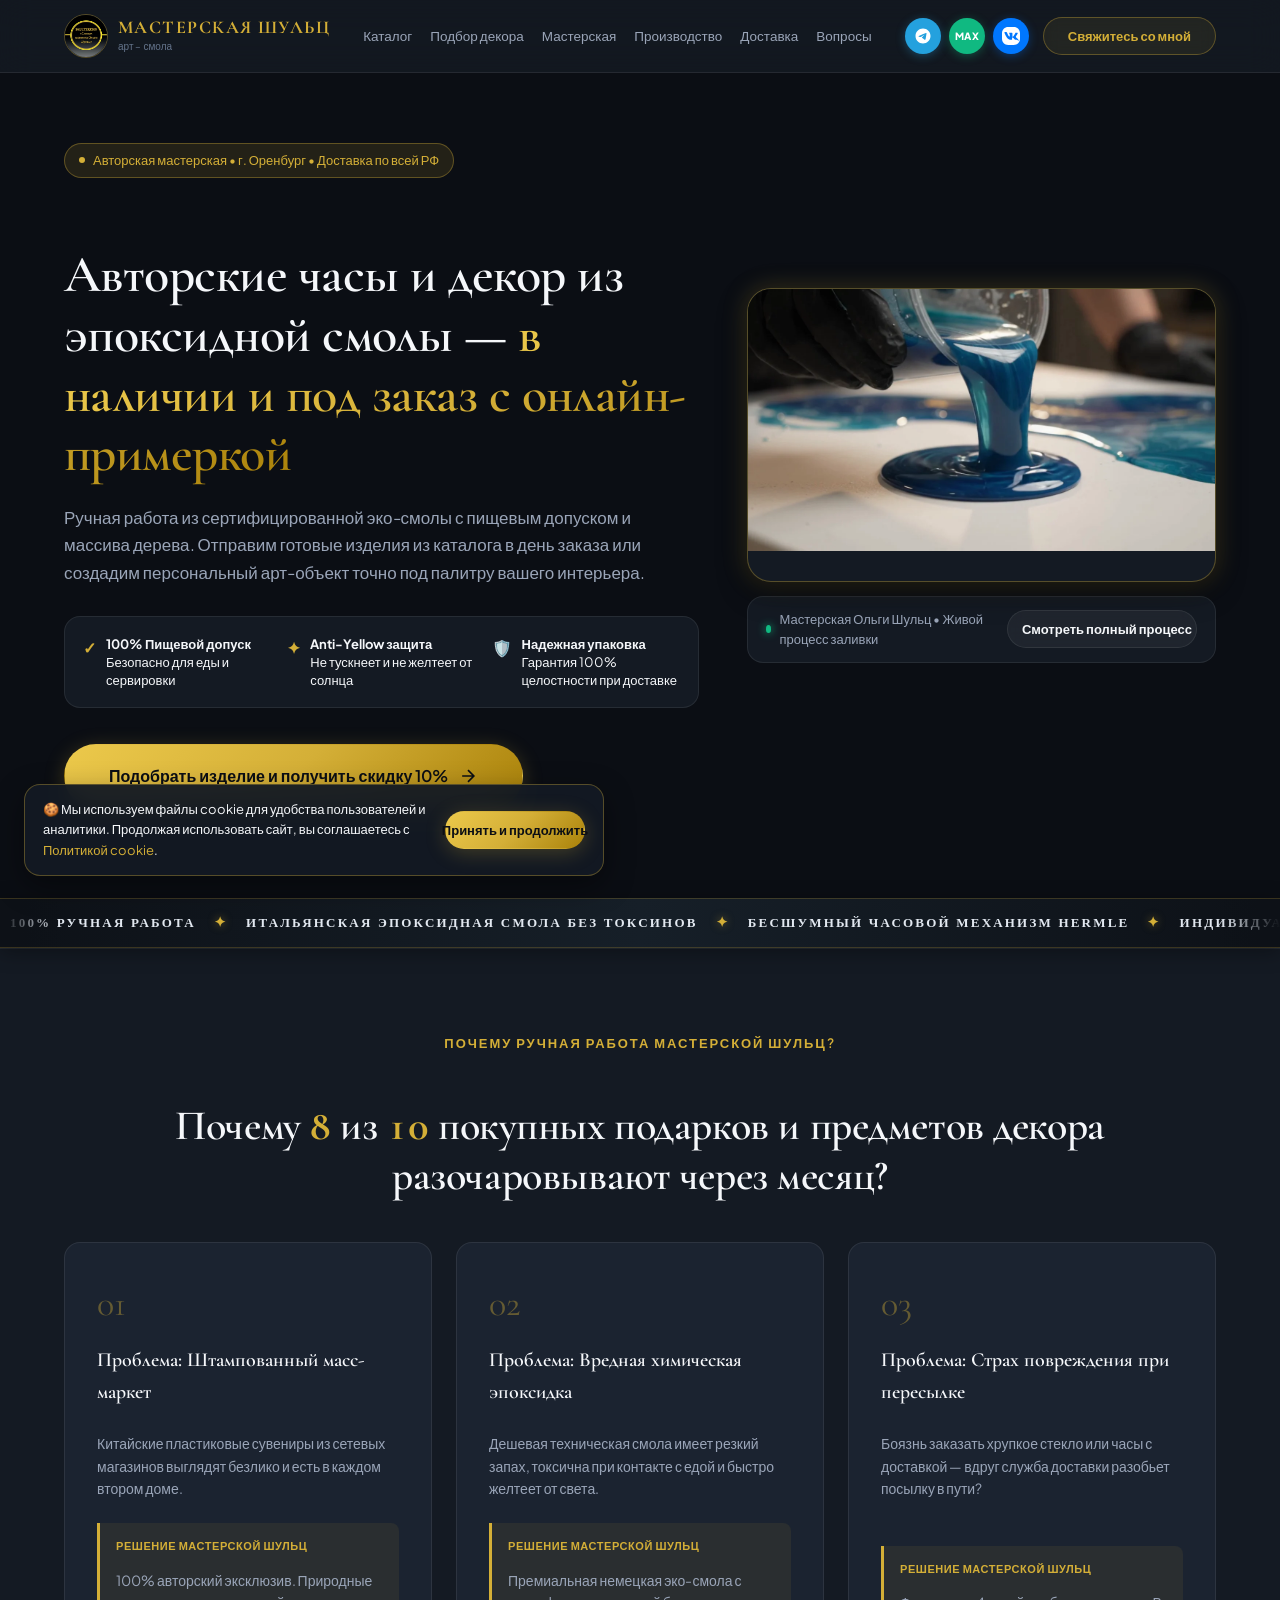
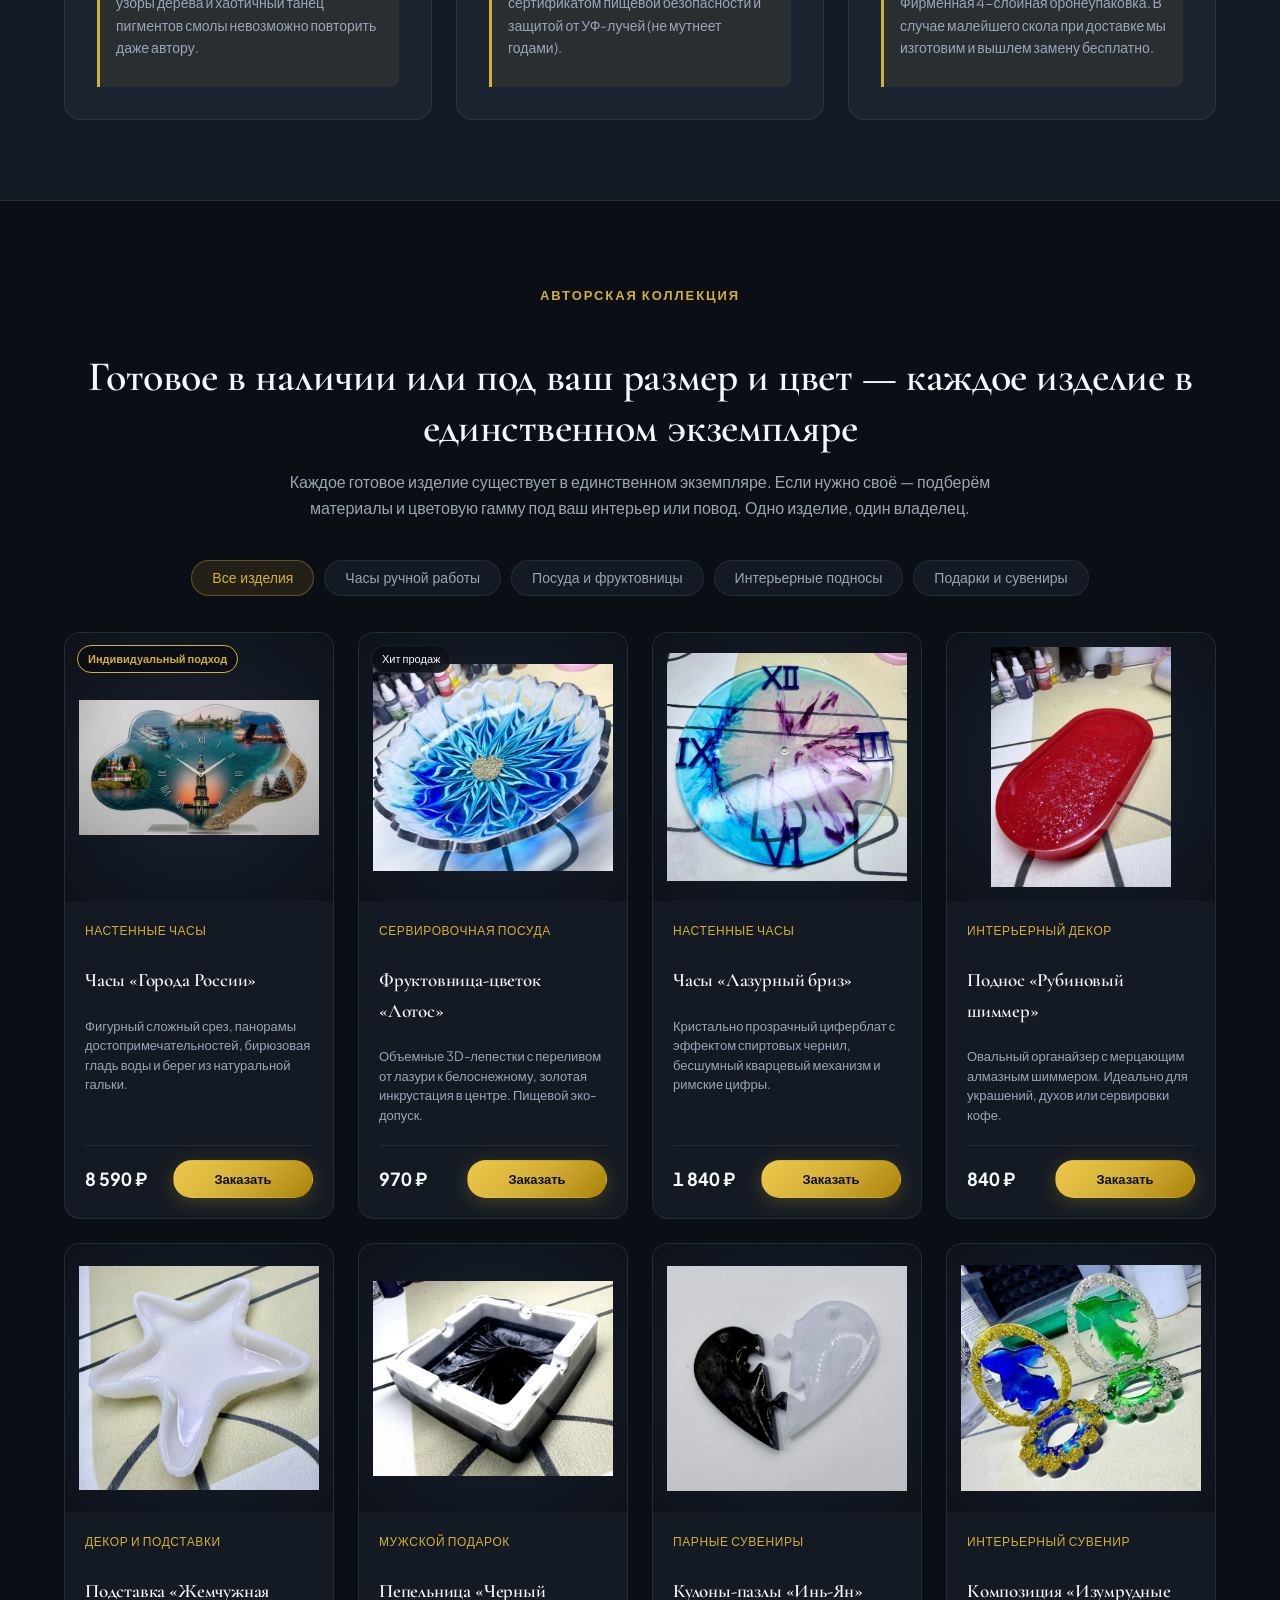
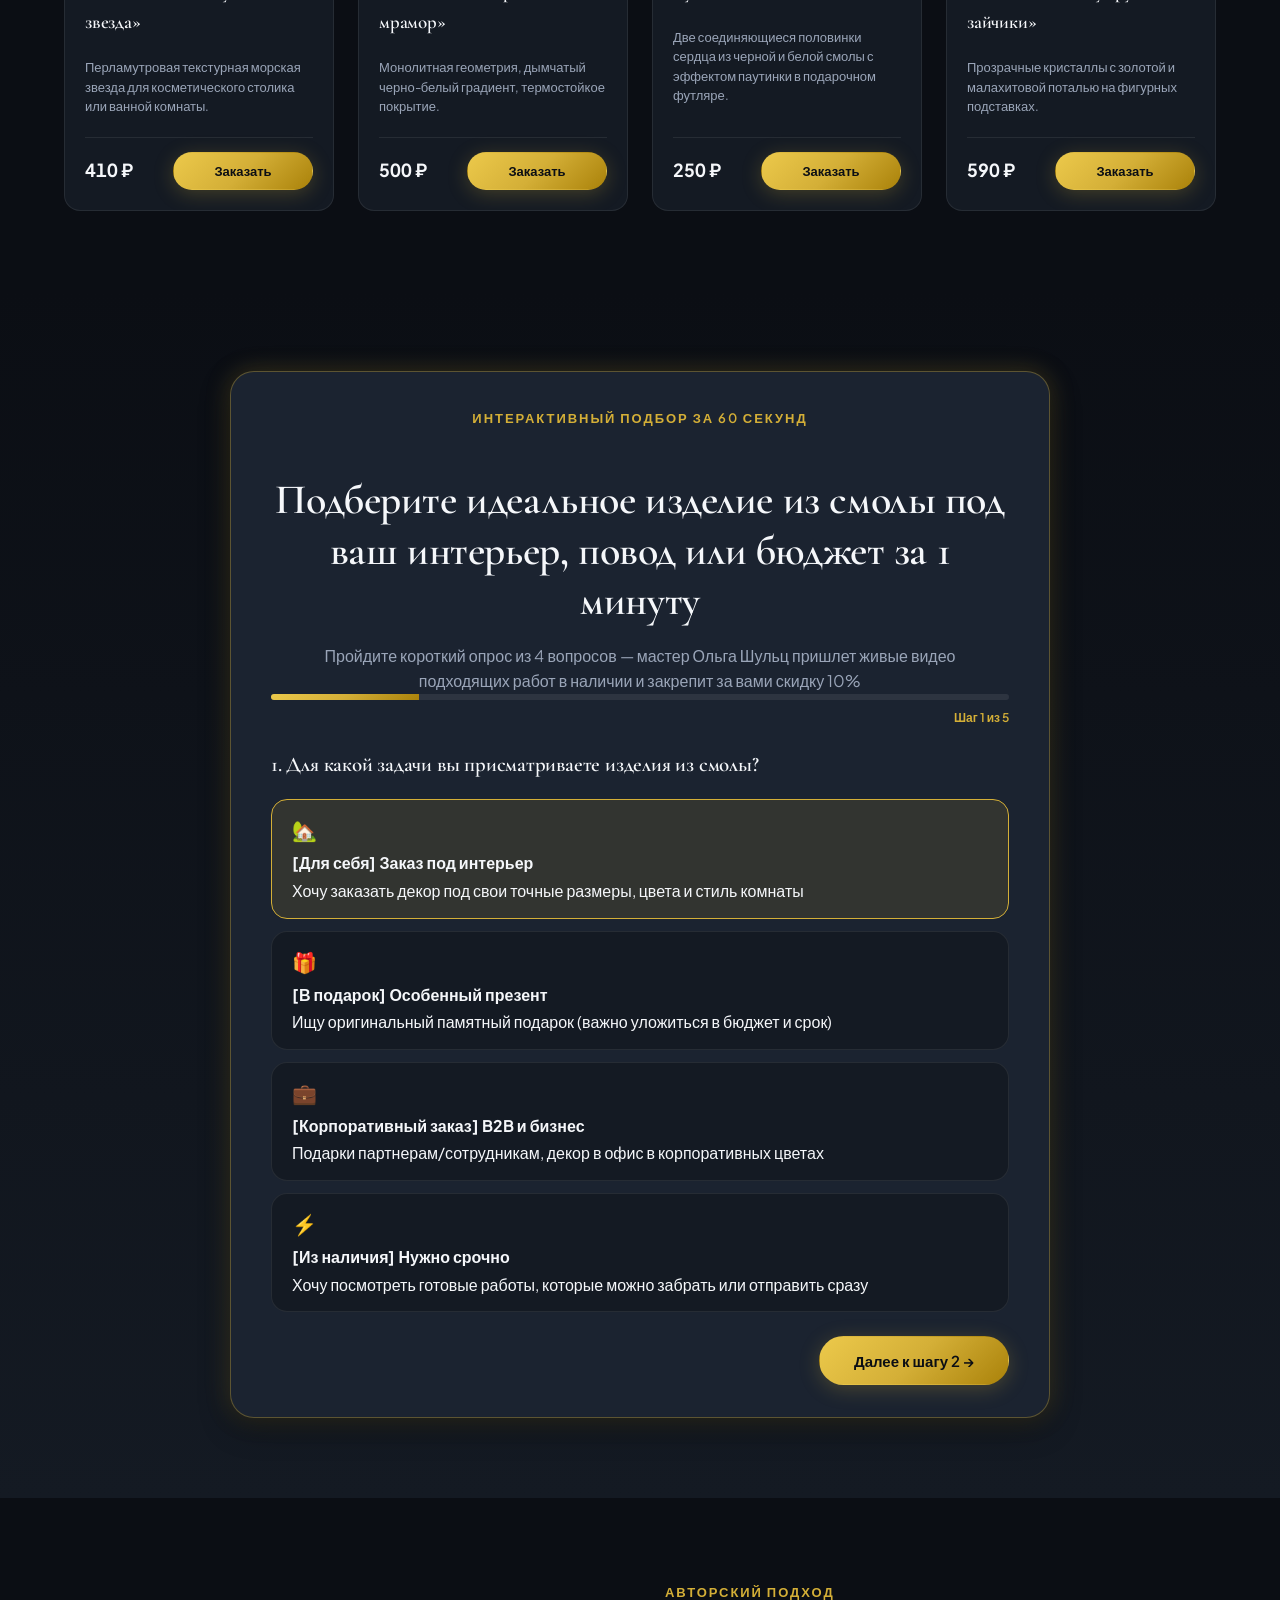
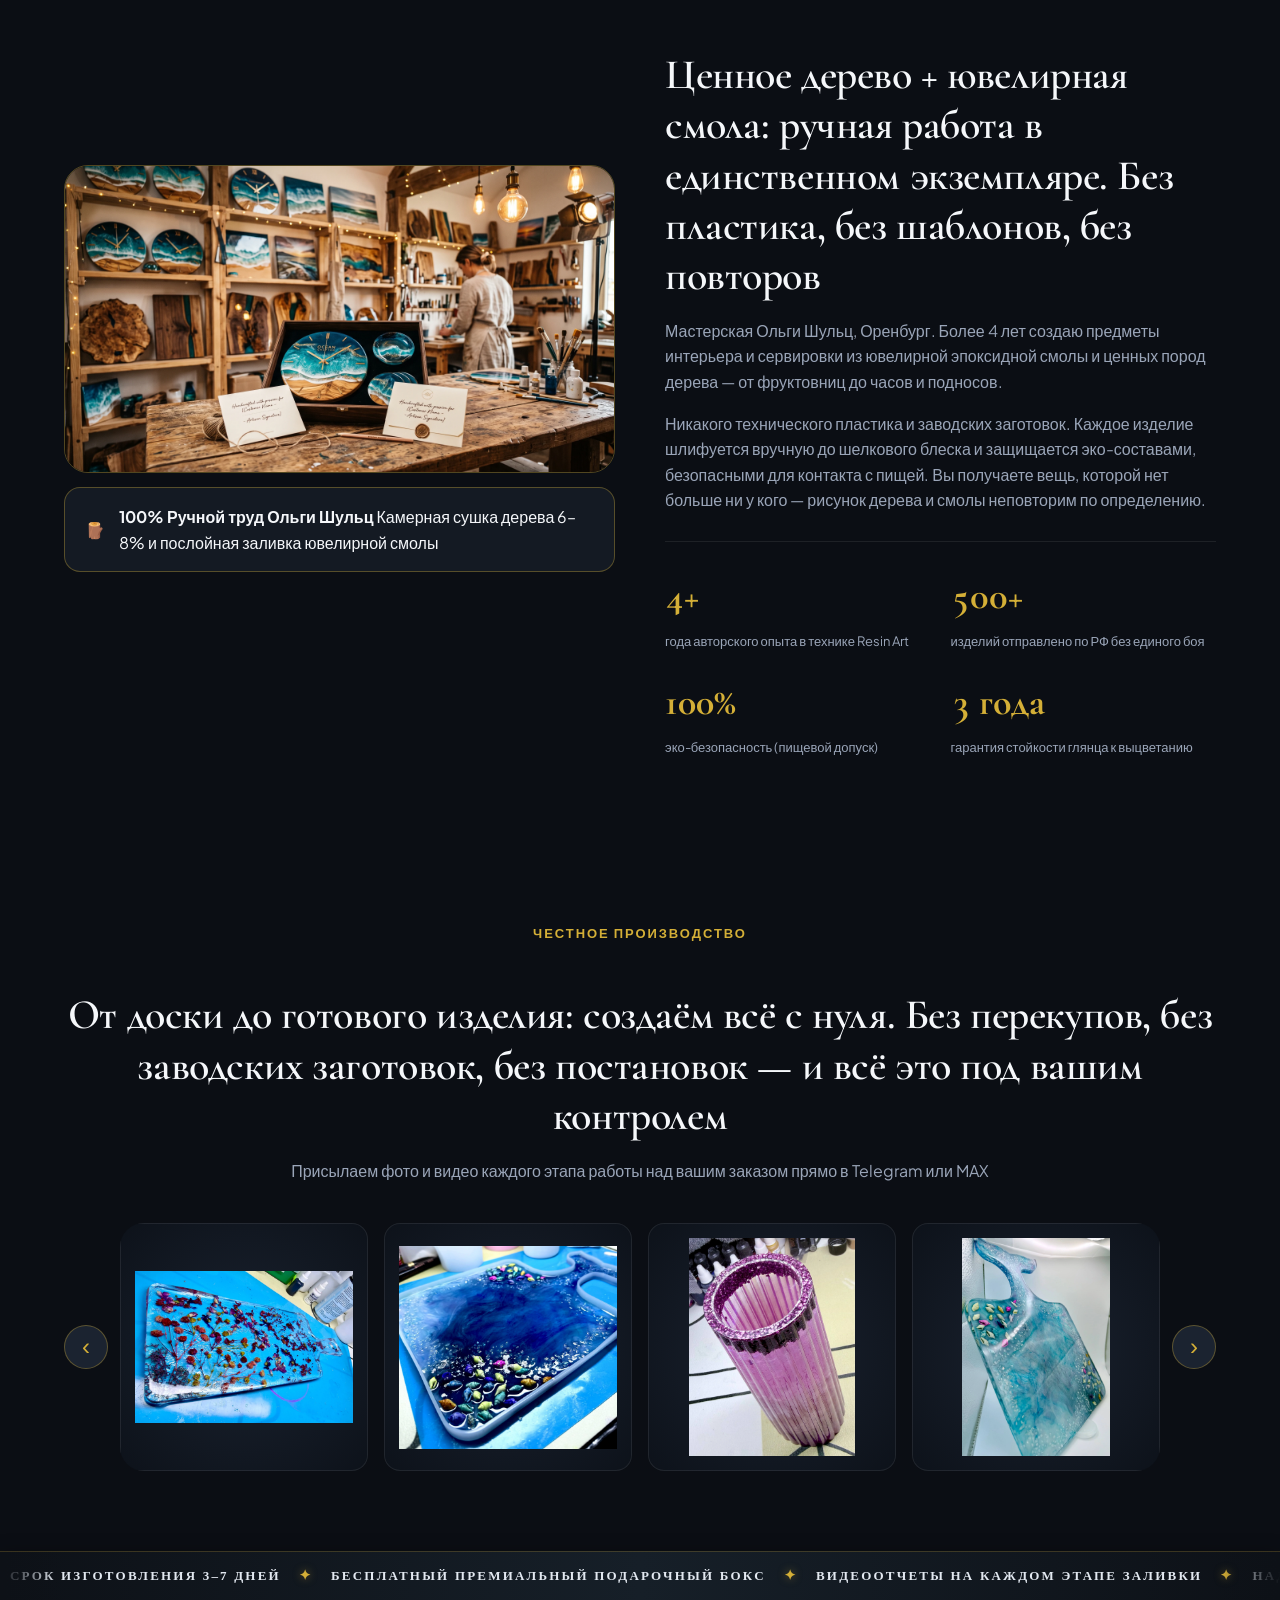
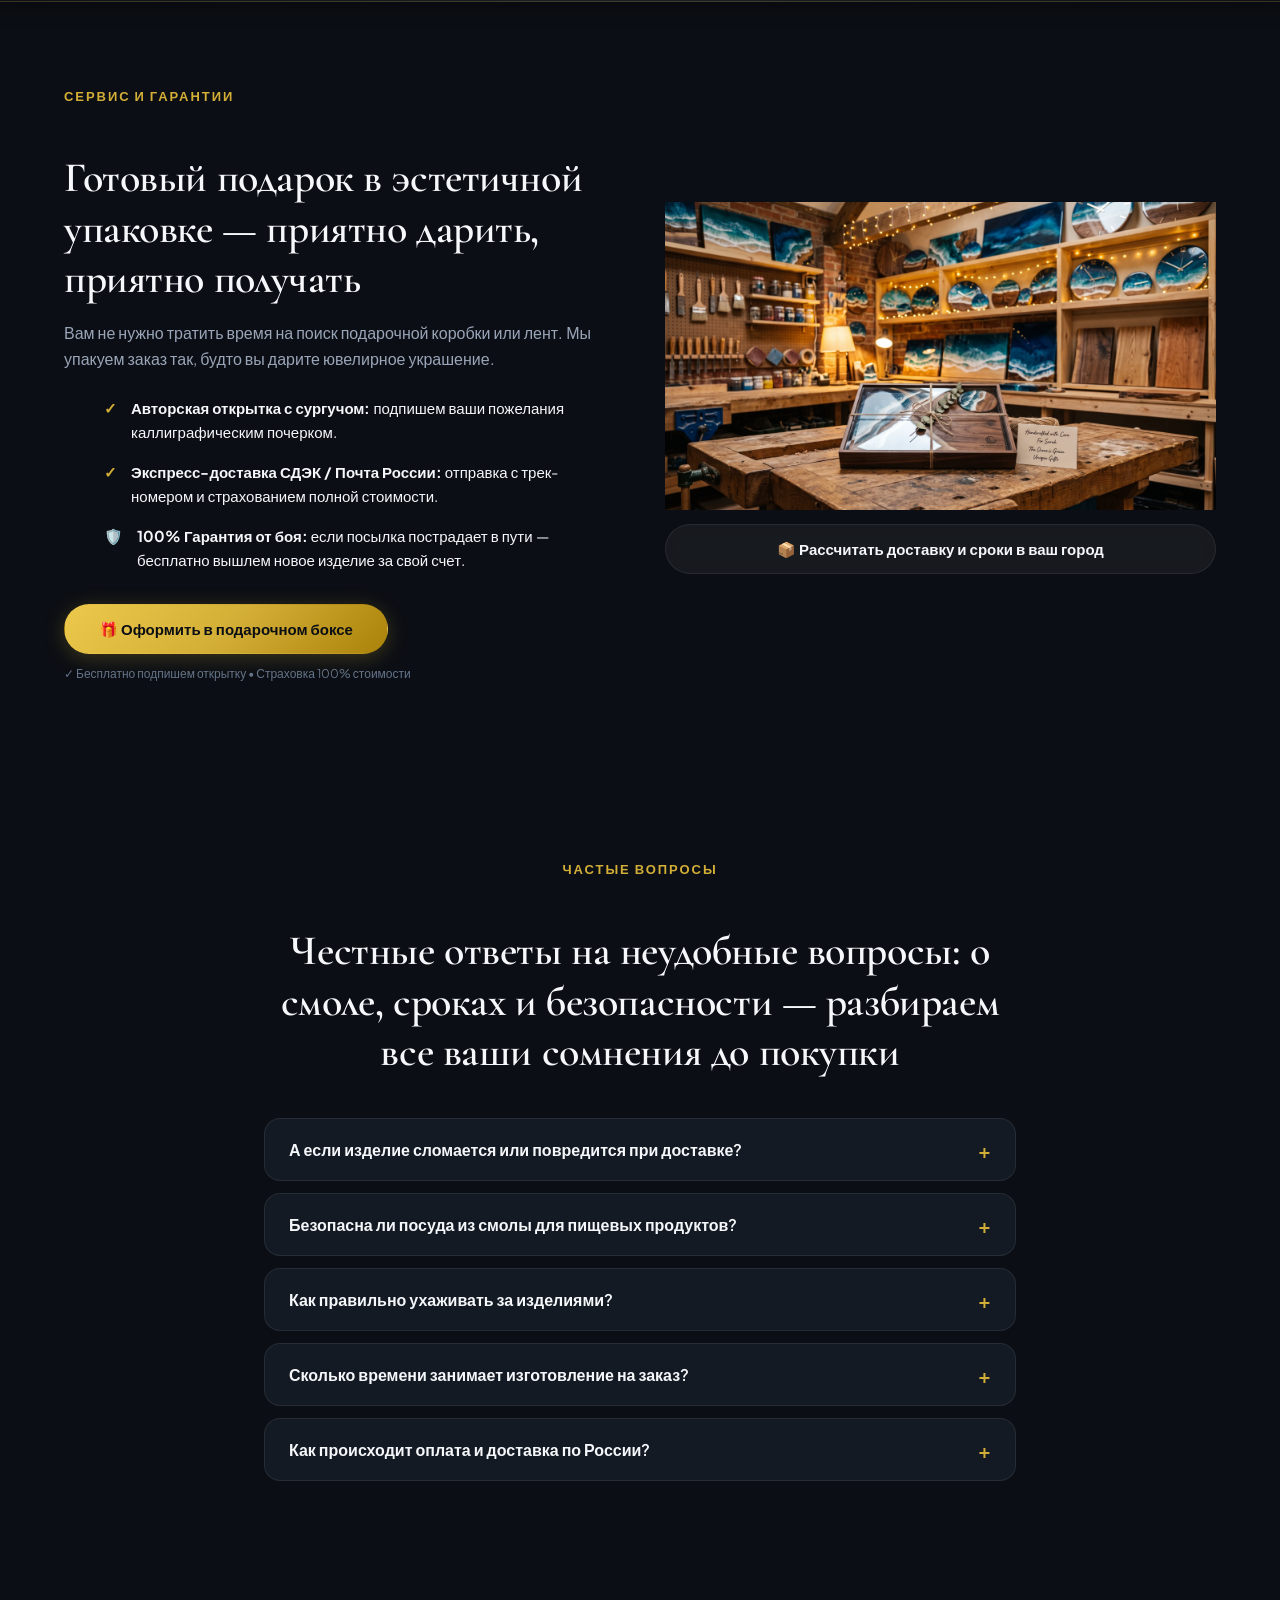
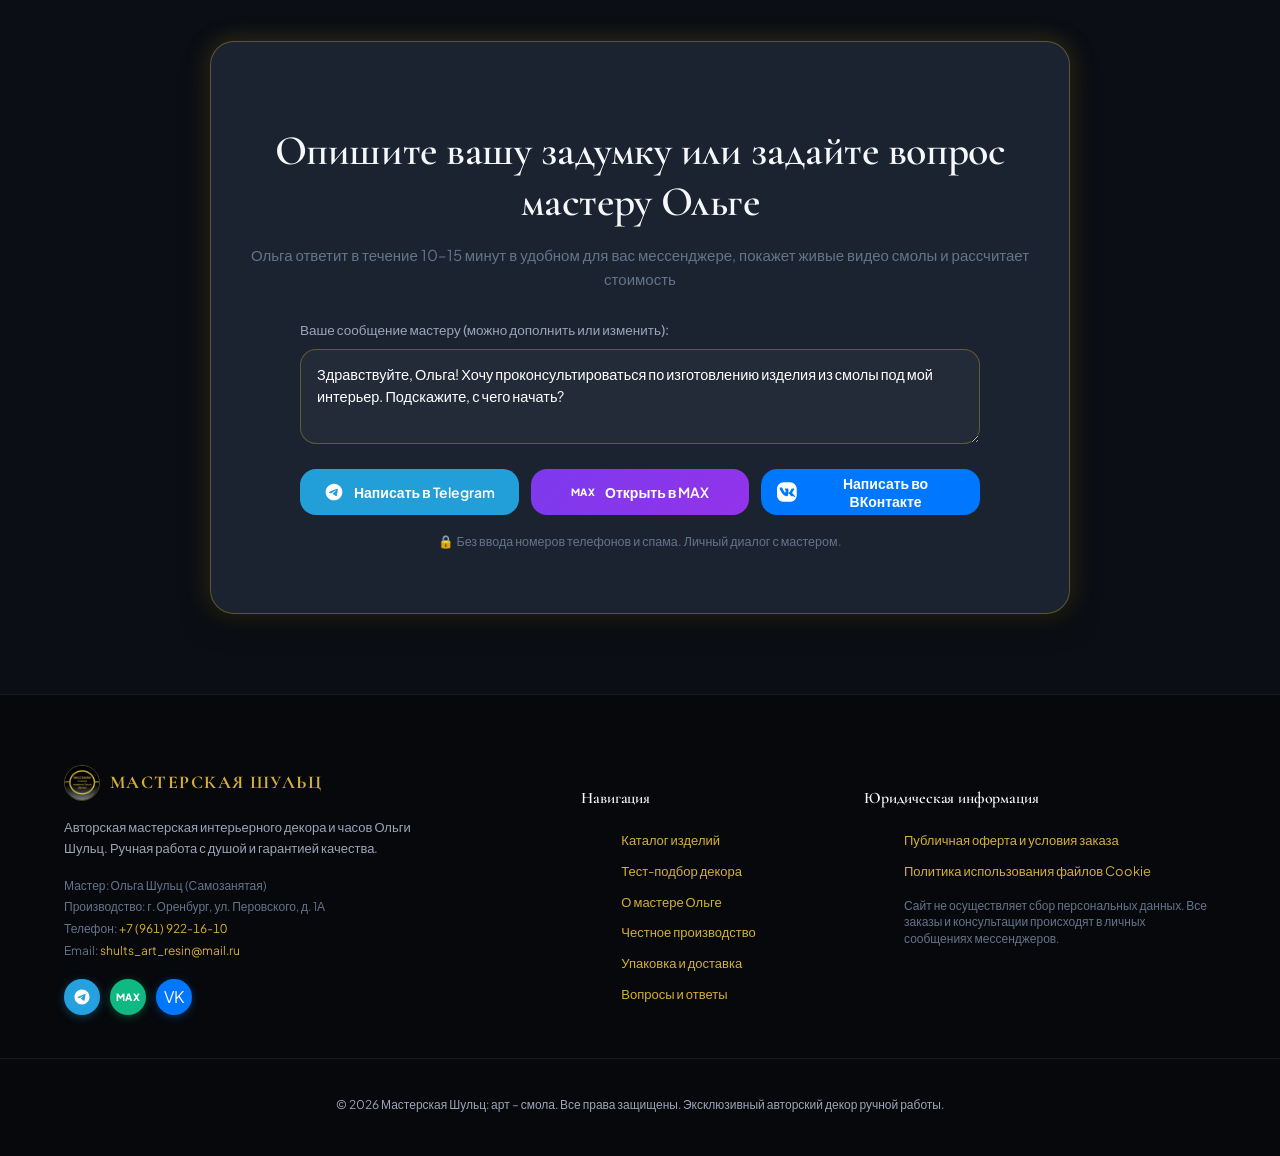
==== commit 05c70032: "Release: mobile responsive adaptation, backdrop drawer, cache buster" ====
--- a/index.html
+++ b/index.html
@@ -25,7 +25,7 @@
   <link rel="preconnect" href="https://fonts.gstatic.com" crossorigin>
   <link href="https://fonts.googleapis.com/css2?family=Cormorant+Garamond:ital,wght@0,400;0,600;0,700;1,400&family=Plus+Jakarta+Sans:wght@300;400;500;600;700&display=swap" rel="stylesheet">
   
-  <link rel="stylesheet" href="styles.css">
+  <link rel="stylesheet" href="styles.css?v=20261106_v3">
   <!-- Schema.org Microdata (Структурированная разметка для расширенного сниппета) -->
   <script type="application/ld+json">
   {
@@ -98,7 +98,13 @@
     </div>
 
     <!-- Mobile Drawer Menu -->
-    <div class="mobile-drawer" id="mobileDrawer">
+    <!-- Mobile Drawer Backdrop & Menu -->
+    <div class="mobile-drawer-backdrop" id="mobileDrawerBackdrop"></div>
+    <div class="mobile-drawer" id="mobileDrawer" aria-label="Мобильное меню навигации">
+      <div class="mobile-drawer-header">
+        <span class="mobile-drawer-title">Меню сайта</span>
+        <button class="mobile-drawer-close" id="mobileDrawerClose" aria-label="Закрыть меню">✕</button>
+      </div>
       <nav class="mobile-nav">
         <a href="#catalog" class="mobile-nav-link">Каталог изделий</a>
         <a href="#quiz" class="mobile-nav-link">Подбор декора (Квиз)</a>
@@ -1279,7 +1285,7 @@
     </div>
   </div>
 
-  <script src="app.js"></script>
+  <script src="app.js?v=20261106_v3"></script>
 
   
 
--- a/styles.css
+++ b/styles.css
@@ -2001,3 +2001,487 @@
     width: 100% !important;
   }
 }
+
+/* ==========================================================================
+   PERFECT RESPONSIVE & MOBILE ADAPTATION SYSTEM (320px - 1024px)
+   OnePlus Nord 3, iPhone 12/13/14/15, Samsung Galaxy, Foldables
+   ========================================================================== */
+
+/* Universal Overflow Protection - prevents horizontal blowout */
+html {
+  overflow-x: hidden !important;
+  width: 100% !important;
+  max-width: 100vw !important;
+  box-sizing: border-box !important;
+}
+
+*, *::before, *::after {
+  box-sizing: border-box !important;
+}
+
+body {
+  overflow-x: hidden !important;
+  width: 100% !important;
+  max-width: 100vw !important;
+  position: relative !important;
+  margin: 0 !important;
+  padding: 0 !important;
+}
+
+img, video, iframe, canvas, svg {
+  max-width: 100% !important;
+  box-sizing: border-box !important;
+}
+
+.modal-video, .hero-loop-video {
+  max-width: 100% !important;
+  width: 100% !important;
+  height: auto !important;
+}
+
+/* Modals must be completely removed from layout when closed */
+.modal:not(.active) {
+  display: none !important;
+}
+
+/* --- MOBILE DRAWER BACKDROP & PANEL --- */
+.mobile-drawer-backdrop {
+  position: fixed !important;
+  inset: 0 !important;
+  background: rgba(0, 0, 0, 0.75) !important;
+  backdrop-filter: blur(6px) !important;
+  -webkit-backdrop-filter: blur(6px) !important;
+  z-index: 998 !important;
+  opacity: 0 !important;
+  visibility: hidden !important;
+  pointer-events: none !important;
+  transition: opacity 0.3s ease, visibility 0.3s ease !important;
+}
+
+.mobile-drawer-backdrop.active {
+  opacity: 1 !important;
+  visibility: visible !important;
+  pointer-events: auto !important;
+}
+
+.mobile-drawer {
+  position: fixed !important;
+  top: 0 !important;
+  right: 0 !important;
+  left: auto !important;
+  width: 85% !important;
+  max-width: 320px !important;
+  height: 100vh !important;
+  height: 100dvh !important;
+  background: var(--bg-surface-elevated, #1B2330) !important;
+  padding: 24px 20px 32px !important;
+  transform: translateX(105%) !important;
+  transition: transform 0.32s cubic-bezier(0.16, 1, 0.3, 1), visibility 0.32s ease !important;
+  z-index: 999 !important;
+  overflow-y: auto !important;
+  overflow-x: hidden !important;
+  visibility: hidden !important;
+  pointer-events: none !important;
+  box-shadow: -8px 0 35px rgba(0, 0, 0, 0.85) !important;
+  display: flex !important;
+  flex-direction: column !important;
+  justify-content: space-between !important;
+}
+
+.mobile-drawer:not(.active) {
+  display: none !important;
+}
+
+.mobile-drawer.active {
+  display: flex !important;
+  transform: translateX(0) !important;
+  visibility: visible !important;
+  pointer-events: auto !important;
+}
+
+.mobile-drawer-header {
+  display: flex !important;
+  align-items: center !important;
+  justify-content: space-between !important;
+  padding-bottom: 16px !important;
+  border-bottom: 1px solid var(--border-subtle, rgba(255,255,255,0.08)) !important;
+  margin-bottom: 20px !important;
+}
+
+.mobile-drawer-title {
+  font-family: var(--font-serif, 'Cormorant Garamond', Georgia, serif) !important;
+  font-size: 18px !important;
+  font-weight: 700 !important;
+  color: var(--accent-gold, #D4AF37) !important;
+  letter-spacing: 0.5px !important;
+}
+
+.mobile-drawer-close {
+  width: 36px !important;
+  height: 36px !important;
+  border-radius: 50% !important;
+  background: rgba(255, 255, 255, 0.06) !important;
+  border: 1px solid var(--border-subtle, rgba(255,255,255,0.08)) !important;
+  color: var(--text-primary, #F5F7FA) !important;
+  font-size: 18px !important;
+  display: flex !important;
+  align-items: center !important;
+  justify-content: center !important;
+  cursor: pointer !important;
+  transition: var(--transition-smooth, all 0.3s ease) !important;
+  line-height: 1 !important;
+}
+
+.mobile-drawer-close:hover {
+  background: var(--accent-gold, #D4AF37) !important;
+  color: #0B0E14 !important;
+}
+
+/* Burger Animation */
+.mobile-burger-btn {
+  display: none;
+  flex-direction: column !important;
+  justify-content: center !important;
+  align-items: center !important;
+  gap: 5px !important;
+  width: 40px !important;
+  height: 40px !important;
+  background: rgba(255, 255, 255, 0.05) !important;
+  border: 1px solid var(--border-subtle, rgba(255,255,255,0.08)) !important;
+  border-radius: var(--radius-sm, 8px) !important;
+  cursor: pointer !important;
+  padding: 8px !important;
+  z-index: 101 !important;
+  transition: var(--transition-smooth) !important;
+  flex-shrink: 0 !important;
+}
+
+.mobile-burger-btn span {
+  display: block !important;
+  width: 22px !important;
+  height: 2px !important;
+  background: var(--text-primary, #F5F7FA) !important;
+  transition: transform 0.3s ease, opacity 0.3s ease !important;
+  transform-origin: center !important;
+}
+
+.mobile-burger-btn.active span:nth-child(1) {
+  transform: translateY(7px) rotate(45deg) !important;
+}
+
+.mobile-burger-btn.active span:nth-child(2) {
+  opacity: 0 !important;
+}
+
+.mobile-burger-btn.active span:nth-child(3) {
+  transform: translateY(-7px) rotate(-45deg) !important;
+}
+
+/* TABLET & MOBILE (< 992px) */
+@media (max-width: 992px) {
+  .nav-menu { display: none !important; }
+  .header-actions .btn { display: none !important; }
+  .mobile-burger-btn { display: flex !important; }
+}
+
+/* MOBILE PHONES (< 768px) */
+@media (max-width: 768px) {
+  /* Header Layout */
+  .header {
+    padding: 10px 0 !important;
+  }
+  .header-container {
+    padding: 0 16px !important;
+    gap: 8px !important;
+  }
+  .header-messengers {
+    display: none !important; /* Messengers are in the mobile drawer and hero */
+  }
+  .logo-wrap {
+    gap: 10px !important;
+    max-width: calc(100% - 50px) !important;
+  }
+  .logo-brand {
+    font-size: 15.5px !important;
+    letter-spacing: 0.5px !important;
+    white-space: nowrap !important;
+    overflow: hidden !important;
+    text-overflow: ellipsis !important;
+  }
+  .logo-tagline {
+    font-size: 10px !important;
+  }
+  .logo-img {
+    width: 36px !important;
+    height: 36px !important;
+    flex-shrink: 0 !important;
+  }
+
+  /* Containers & Spacing */
+  .container {
+    padding: 0 16px !important;
+    max-width: 100% !important;
+  }
+  .section {
+    padding: 44px 0 !important;
+  }
+
+  /* Hero Section */
+  .hero-section {
+    padding: 20px 0 36px !important;
+  }
+  .hero-grid {
+    grid-template-columns: 1fr !important;
+    gap: 22px !important;
+  }
+  .hero-title {
+    font-size: clamp(23px, 6.2vw, 32px) !important;
+    line-height: 1.2 !important;
+    margin-bottom: 16px !important;
+    word-break: break-word !important;
+  }
+  .hero-subtitle {
+    font-size: 14.5px !important;
+    line-height: 1.5 !important;
+    margin-bottom: 18px !important;
+  }
+  .hero-badge {
+    font-size: 11.5px !important;
+    padding: 6px 12px !important;
+    line-height: 1.35 !important;
+    white-space: normal !important;
+    flex-wrap: wrap !important;
+    max-width: 100% !important;
+    margin-bottom: 16px !important;
+  }
+  .hero-usp-row {
+    grid-template-columns: 1fr !important;
+    gap: 10px !important;
+    margin-bottom: 20px !important;
+  }
+  .usp-item {
+    padding: 10px 14px !important;
+  }
+  .usp-title {
+    font-size: 13.5px !important;
+  }
+  .usp-desc {
+    font-size: 12px !important;
+  }
+
+  /* Hero CTA Group */
+  .hero-cta-group {
+    flex-direction: column !important;
+    width: 100% !important;
+    gap: 10px !important;
+  }
+  .hero-cta-group .btn {
+    width: 100% !important;
+    min-width: 0 !important;
+    padding: 14px 18px !important;
+    font-size: 14.5px !important;
+    justify-content: center !important;
+    text-align: center !important;
+  }
+
+  /* Hero Media Wrap & Video */
+  .hero-media-wrap {
+    width: 100% !important;
+    max-width: 100% !important;
+  }
+  .hero-media-card {
+    border-radius: var(--radius-md) !important;
+  }
+  .video-container {
+    width: 100% !important;
+    max-width: 100% !important;
+    overflow: hidden !important;
+    border-radius: var(--radius-md) !important;
+  }
+  .hero-loop-video {
+    width: 100% !important;
+    max-width: 100% !important;
+    height: 100% !important;
+  }
+  .media-under-card {
+    flex-direction: column !important;
+    align-items: stretch !important;
+    gap: 10px !important;
+    padding: 12px 14px !important;
+  }
+  .under-badge {
+    font-size: 12px !important;
+    justify-content: center !important;
+    text-align: center !important;
+  }
+  .under-video-btn {
+    width: 100% !important;
+    min-width: 0 !important;
+    justify-content: center !important;
+    padding: 10px 14px !important;
+    font-size: 13px !important;
+  }
+
+  /* Section Titles */
+  .section-title {
+    font-size: clamp(22px, 5.5vw, 30px) !important;
+    line-height: 1.25 !important;
+  }
+  .section-subtitle {
+    font-size: 14px !important;
+    margin-bottom: 22px !important;
+  }
+
+  /* Catalog */
+  .catalog-filters {
+    gap: 8px !important;
+    overflow-x: auto !important;
+    padding-bottom: 8px !important;
+    -webkit-overflow-scrolling: touch !important;
+    justify-content: flex-start !important;
+    width: 100% !important;
+  }
+  .tab-btn {
+    padding: 8px 14px !important;
+    font-size: 12.5px !important;
+    white-space: nowrap !important;
+    flex-shrink: 0 !important;
+  }
+  .grid-4, .grid-3, .grid-2 {
+    grid-template-columns: 1fr !important;
+    gap: 20px !important;
+  }
+  .catalog-card {
+    max-width: 100% !important;
+  }
+
+  /* Interactive Quiz */
+  .quiz-wrapper {
+    padding: 18px 14px !important;
+    border-radius: var(--radius-md) !important;
+    max-width: 100% !important;
+  }
+  .quiz-question {
+    font-size: 17.5px !important;
+    line-height: 1.35 !important;
+    margin-bottom: 16px !important;
+  }
+  .quiz-option-card {
+    padding: 12px 14px !important;
+    border-radius: var(--radius-sm) !important;
+  }
+  .quiz-option-text {
+    font-size: 13.5px !important;
+    line-height: 1.4 !important;
+  }
+  .quiz-nav {
+    display: flex !important;
+    gap: 10px !important;
+    width: 100% !important;
+  }
+  .quiz-nav .btn {
+    min-width: 0 !important;
+    flex: 1 1 50% !important;
+    padding: 12px 10px !important;
+    font-size: 13.5px !important;
+    justify-content: center !important;
+    text-align: center !important;
+  }
+
+  /* Carousel */
+  .carousel-container {
+    flex-direction: column !important;
+    gap: 14px !important;
+  }
+  .carousel-slide {
+    flex: 0 0 100% !important;
+    min-width: 100% !important;
+  }
+  .carousel-nav-btn {
+    display: none !important;
+  }
+
+  /* Modals on Mobile */
+  .modal-dialog {
+    width: 94% !important;
+    max-width: 440px !important;
+    padding: 22px 16px !important;
+    margin: auto !important;
+    border-radius: var(--radius-md) !important;
+  }
+  .modal-dialog h3 {
+    font-size: 20px !important;
+    line-height: 1.3 !important;
+  }
+  .modal-dialog p {
+    font-size: 13px !important;
+  }
+  .modal-close {
+    top: 12px !important;
+    right: 12px !important;
+    width: 32px !important;
+    height: 32px !important;
+    font-size: 18px !important;
+  }
+
+  /* Footer */
+  .footer-grid {
+    grid-template-columns: 1fr !important;
+    gap: 28px !important;
+  }
+  .footer-brand {
+    font-size: 18px !important;
+  }
+  .footer-desc {
+    font-size: 13px !important;
+  }
+
+  /* Cookie Banner */
+  .cookie-banner {
+    left: 12px !important;
+    right: 12px !important;
+    bottom: 12px !important;
+    width: auto !important;
+    max-width: none !important;
+    padding: 14px 16px !important;
+  }
+  .cookie-content {
+    flex-direction: column !important;
+    gap: 12px !important;
+  }
+  .cookie-text {
+    font-size: 12px !important;
+    line-height: 1.4 !important;
+  }
+  .cookie-accept-btn {
+    width: 100% !important;
+    justify-content: center !important;
+  }
+
+  /* Floating Scroll-Top */
+  .scroll-top-btn {
+    bottom: 18px !important;
+    right: 18px !important;
+    width: 42px !important;
+    height: 42px !important;
+  }
+}
+
+/* VERY COMPACT SCREENS (iPhone SE, Galaxy Fold 320px - 360px) */
+@media (max-width: 360px) {
+  .logo-brand {
+    font-size: 13.5px !important;
+  }
+  .logo-tagline {
+    display: none !important;
+  }
+  .hero-title {
+    font-size: 20px !important;
+  }
+  .quiz-wrapper {
+    padding: 14px 10px !important;
+  }
+  .quiz-option-text {
+    font-size: 12px !important;
+  }
+}
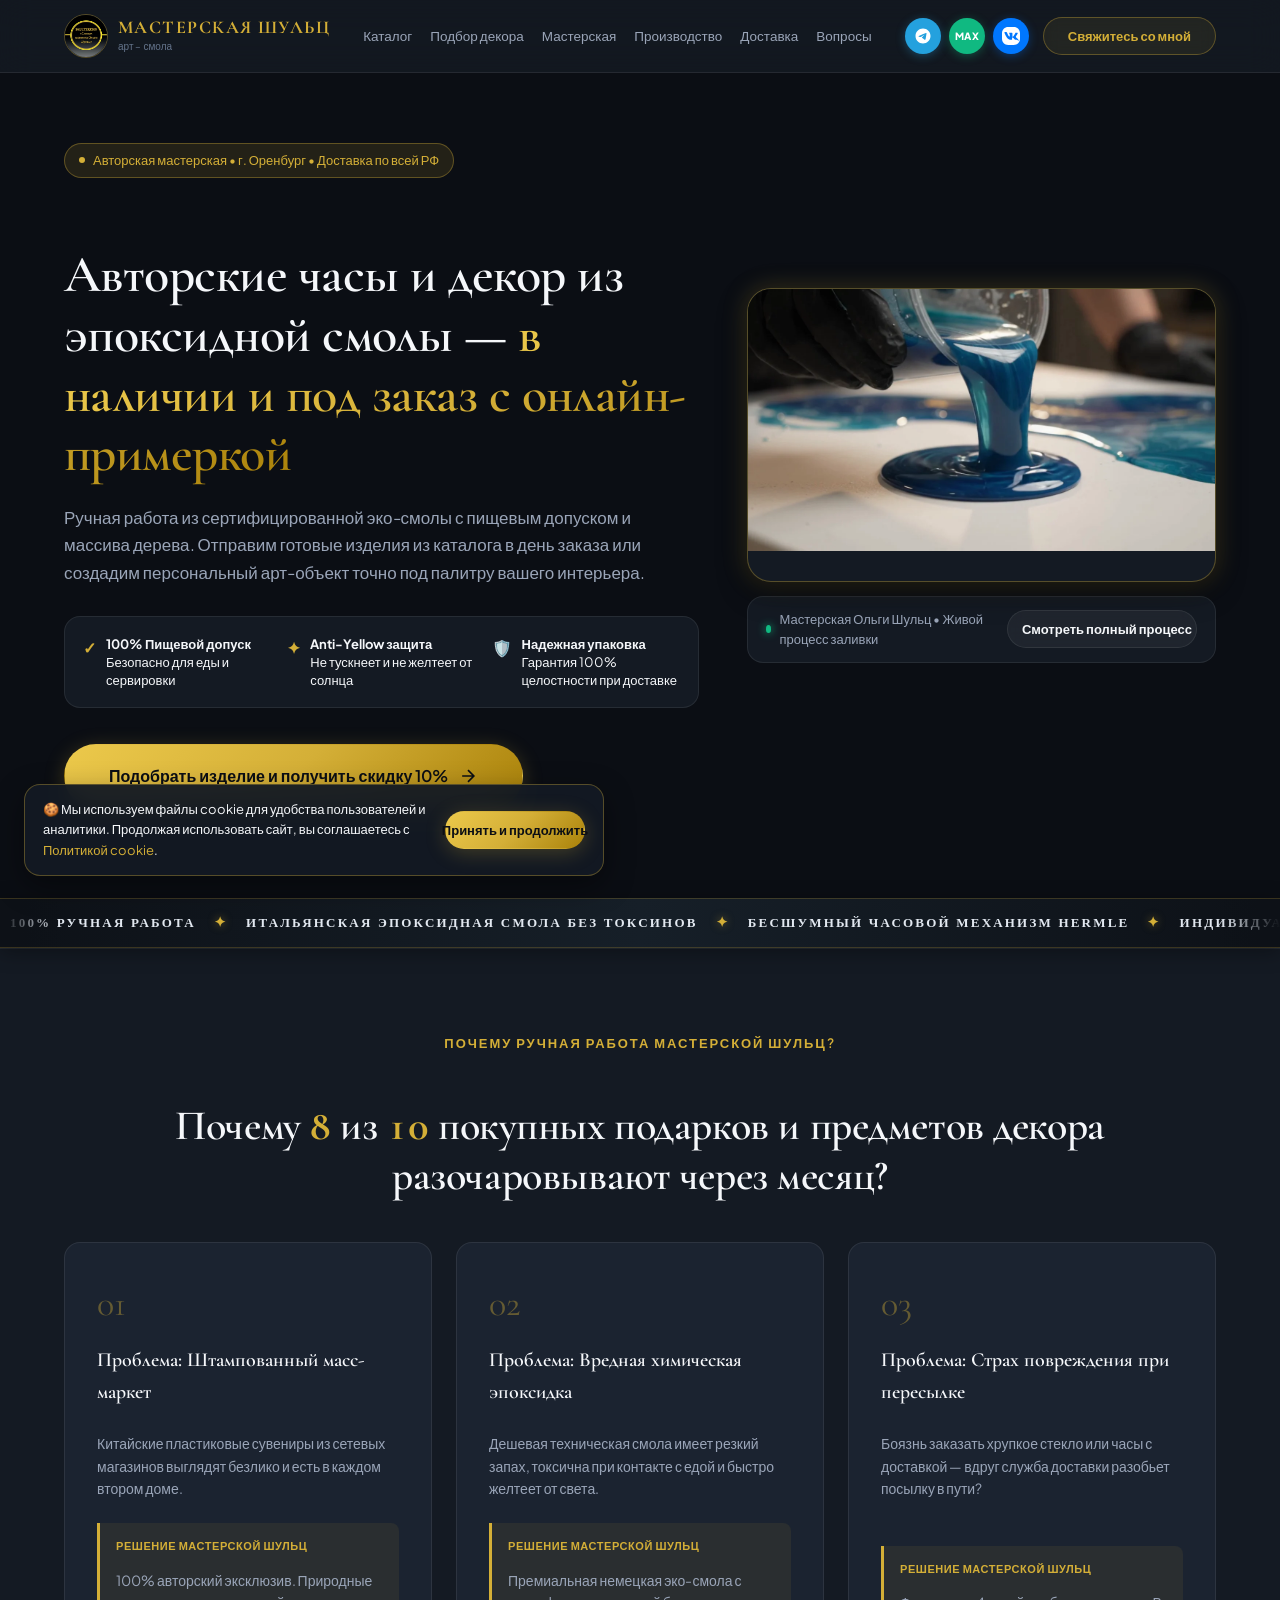
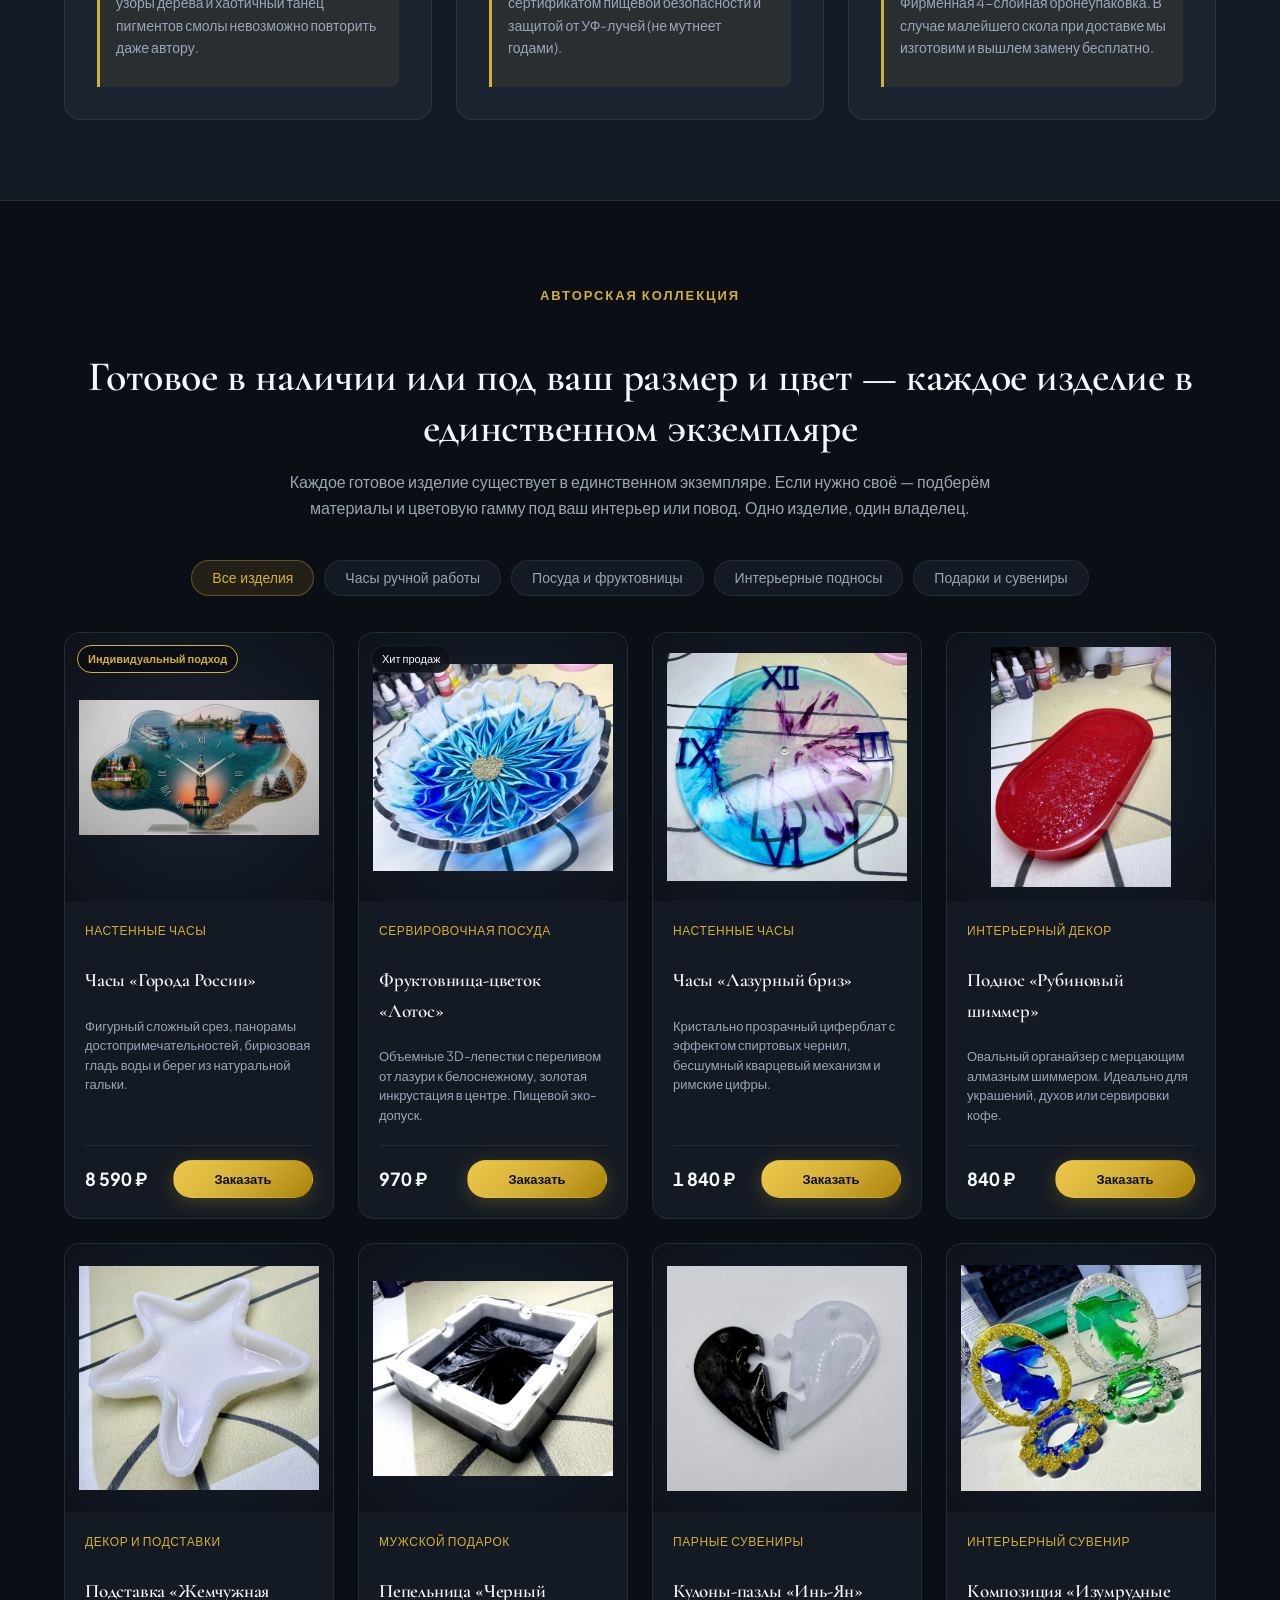
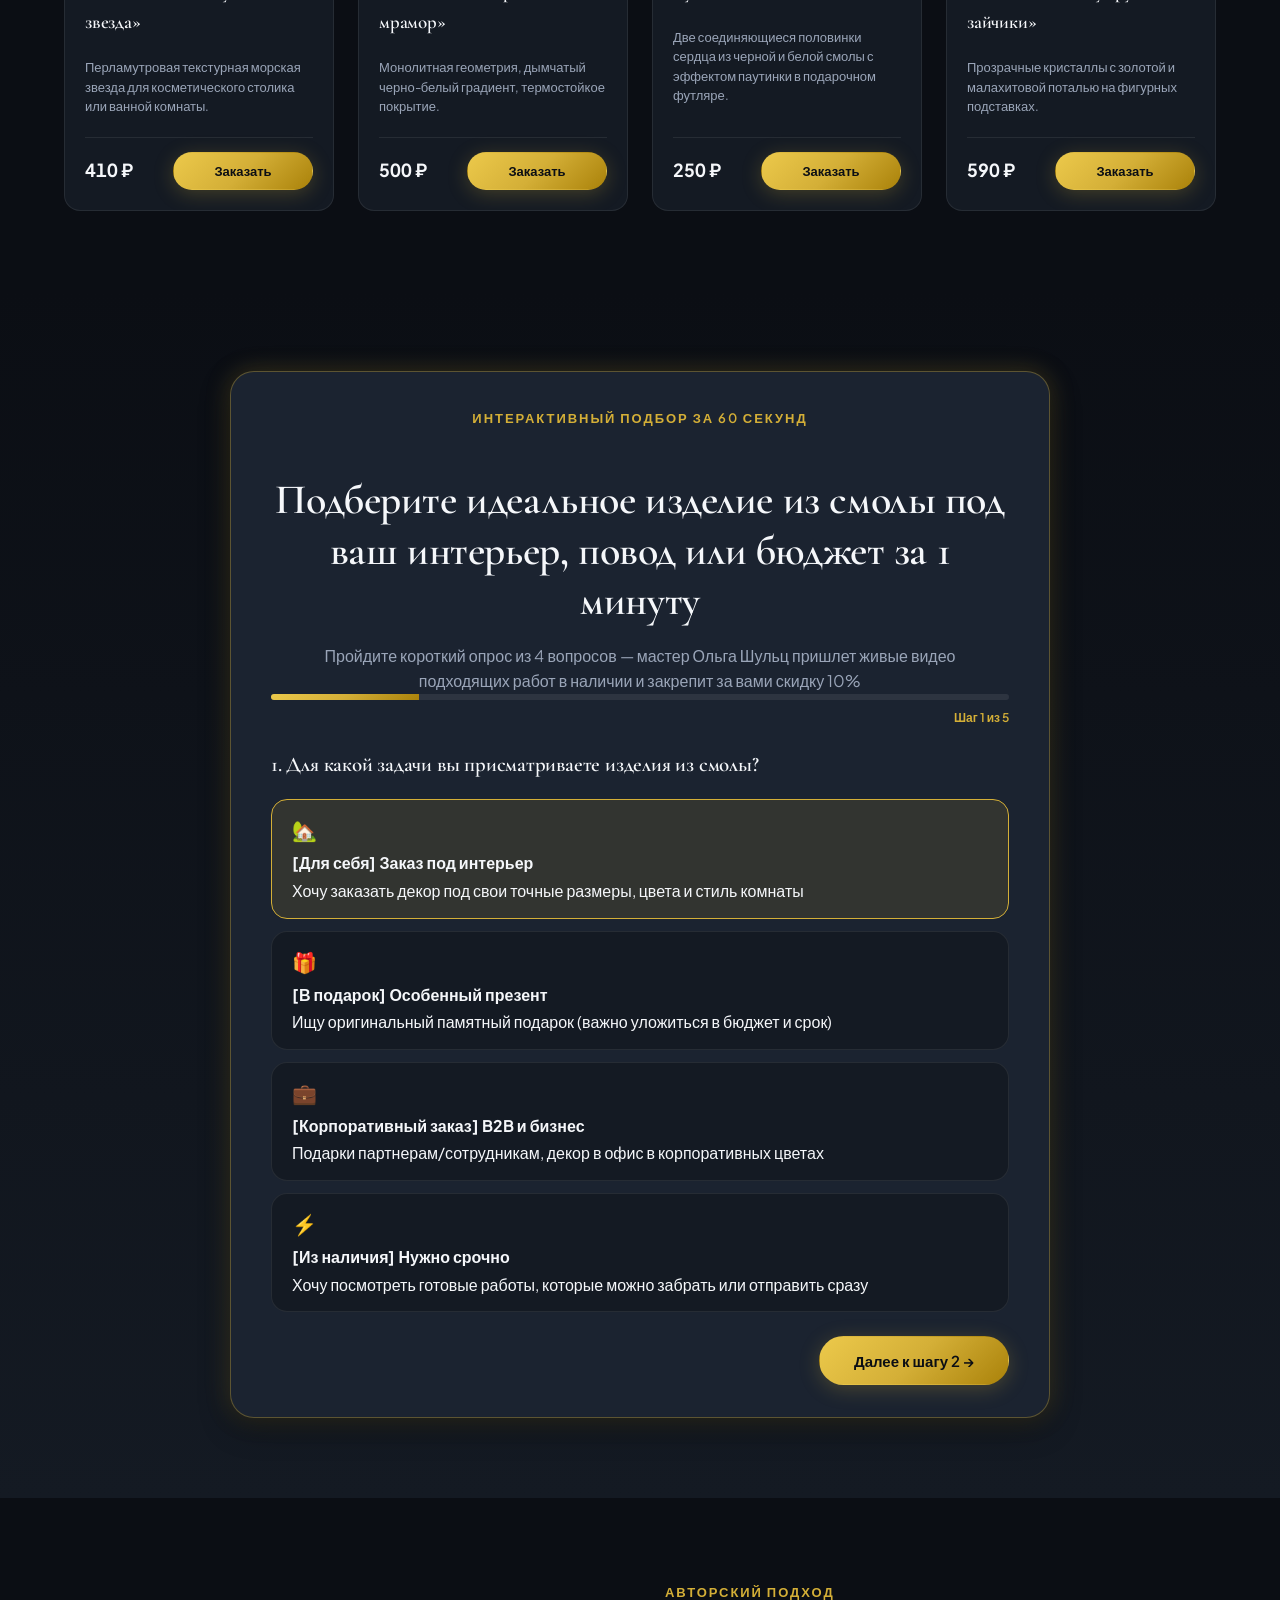
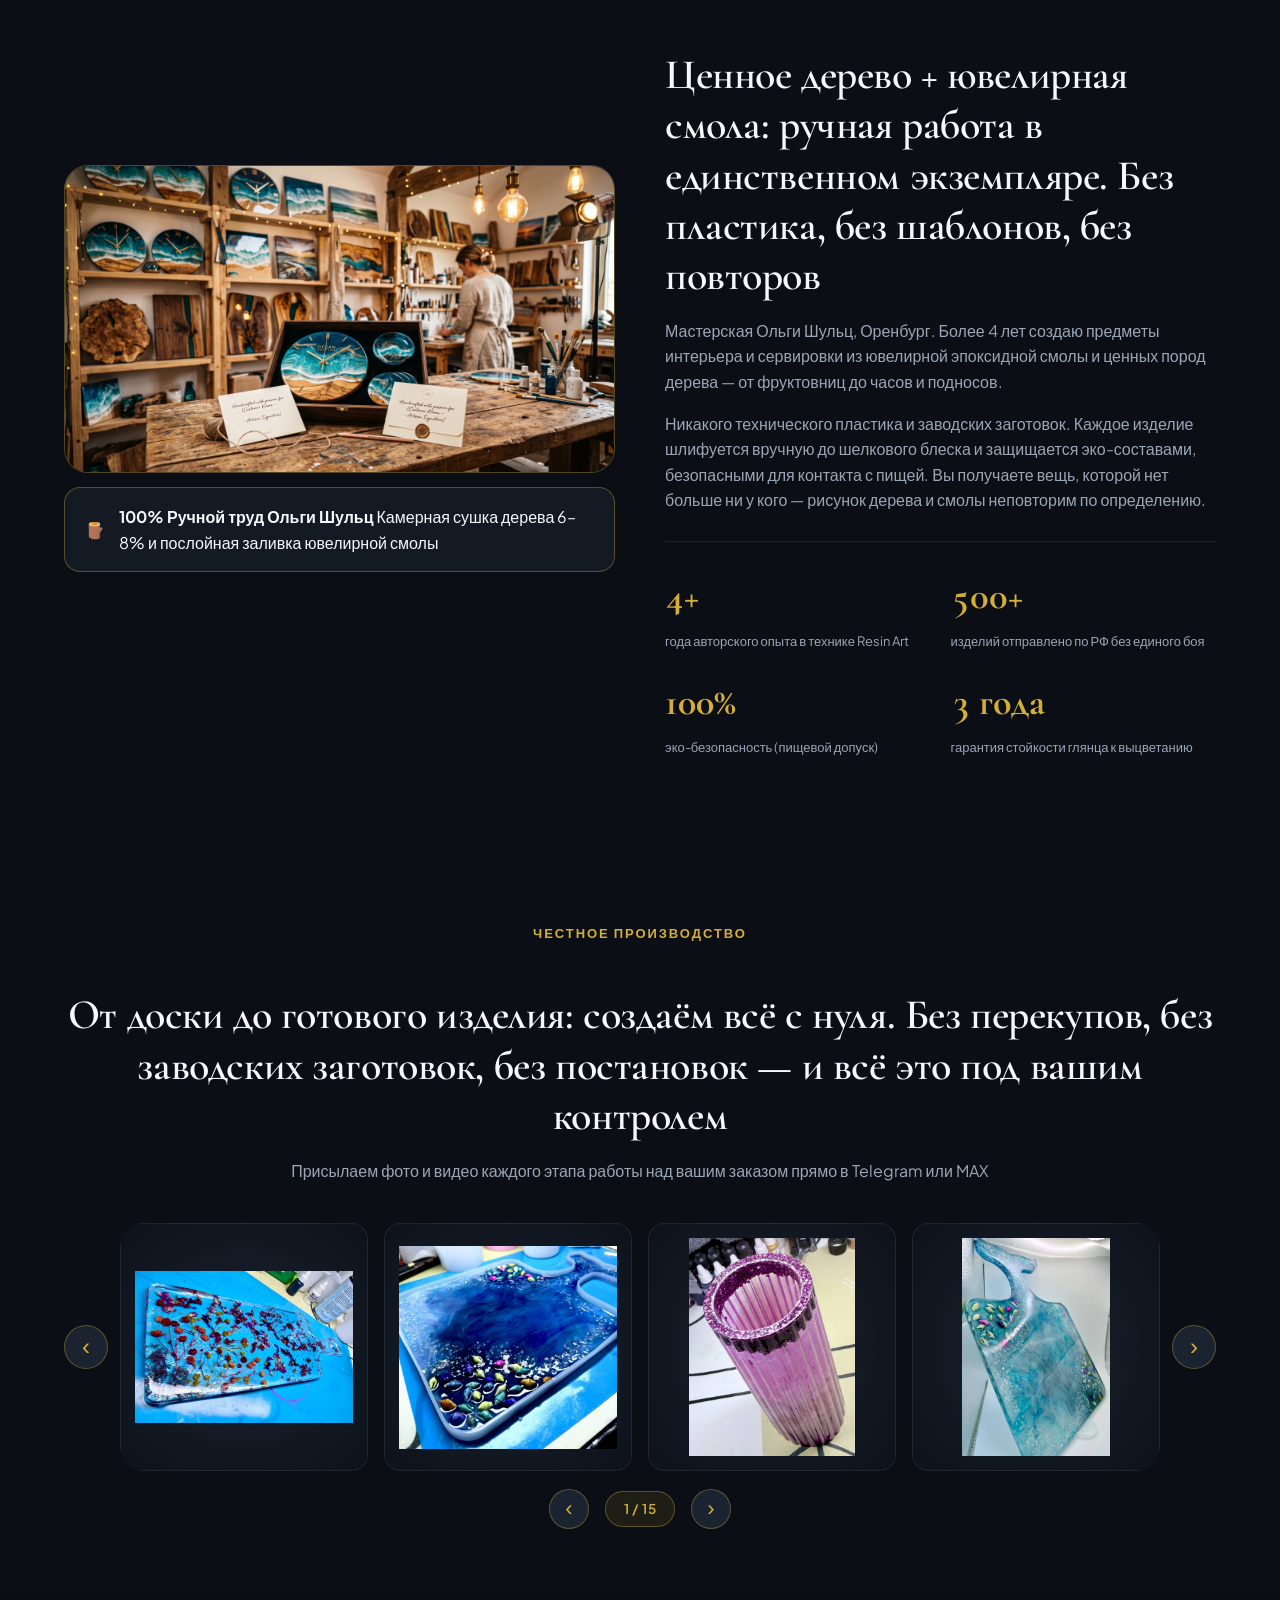
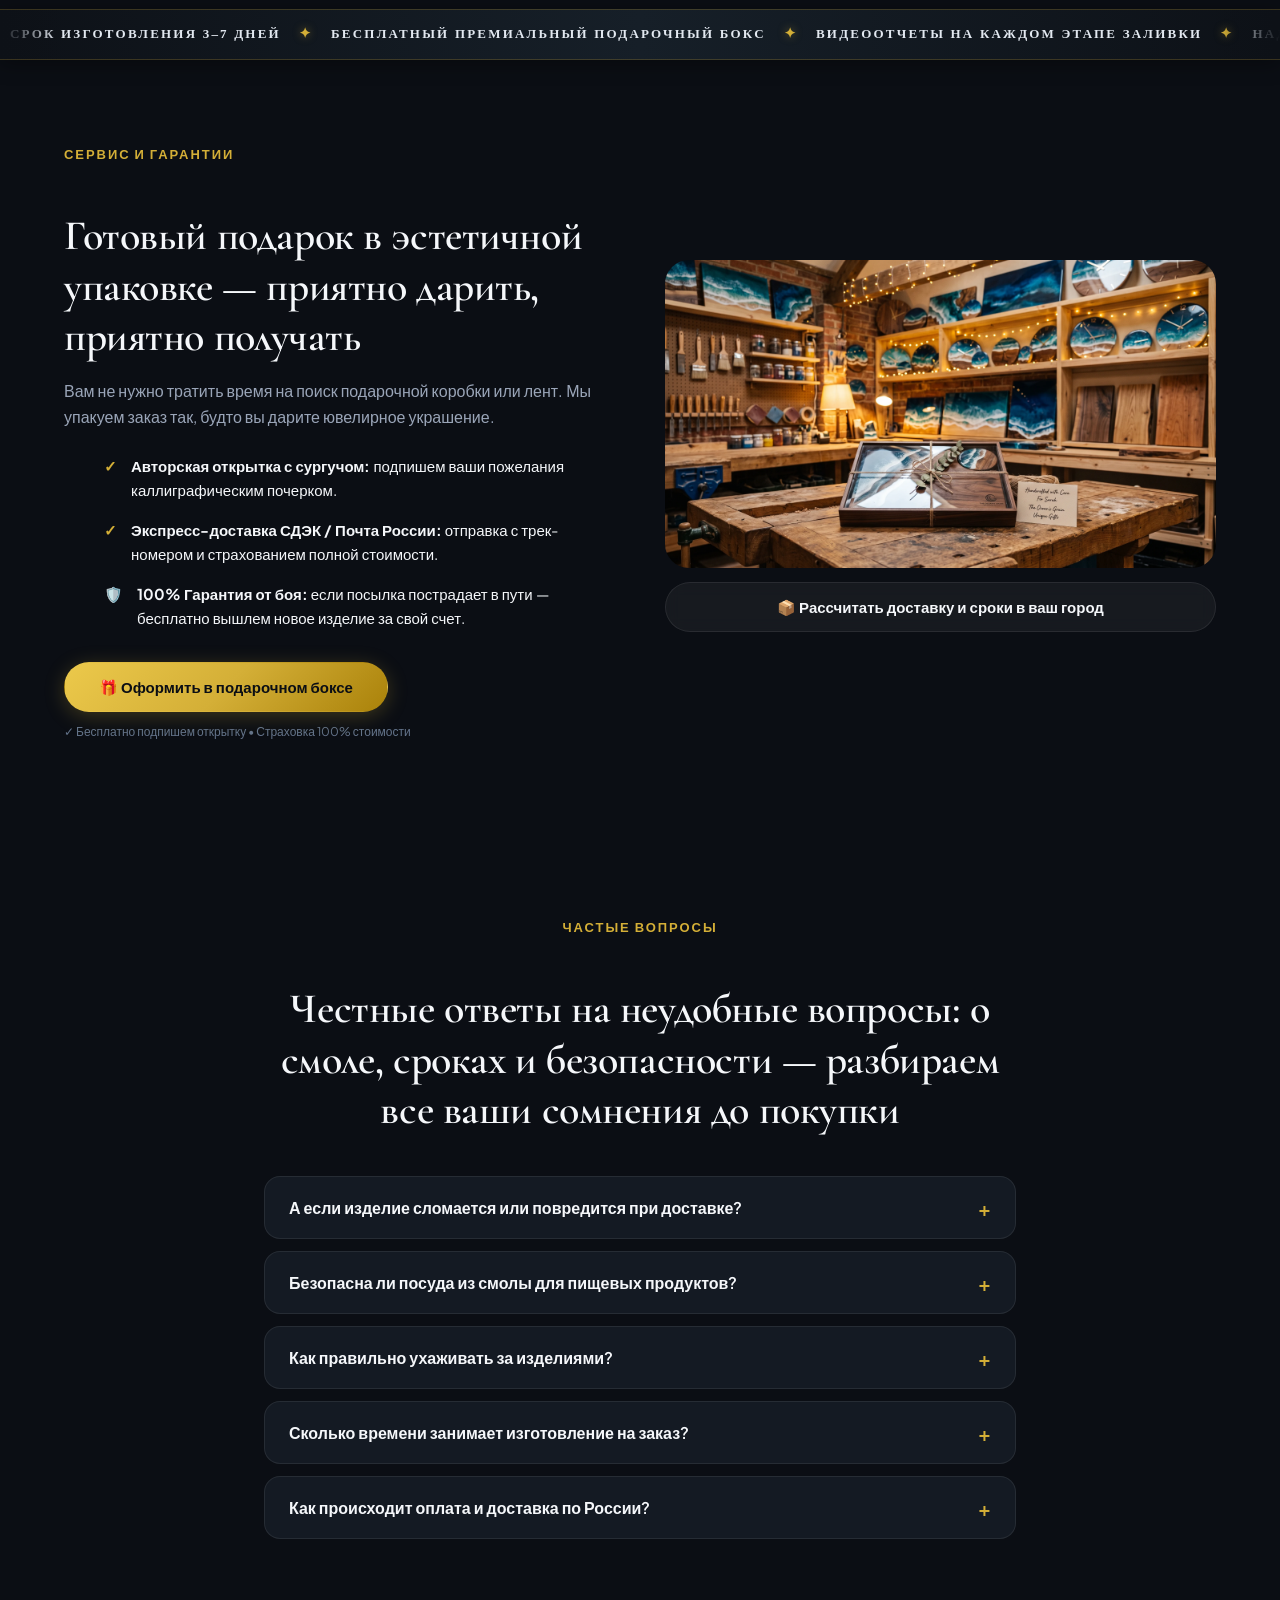
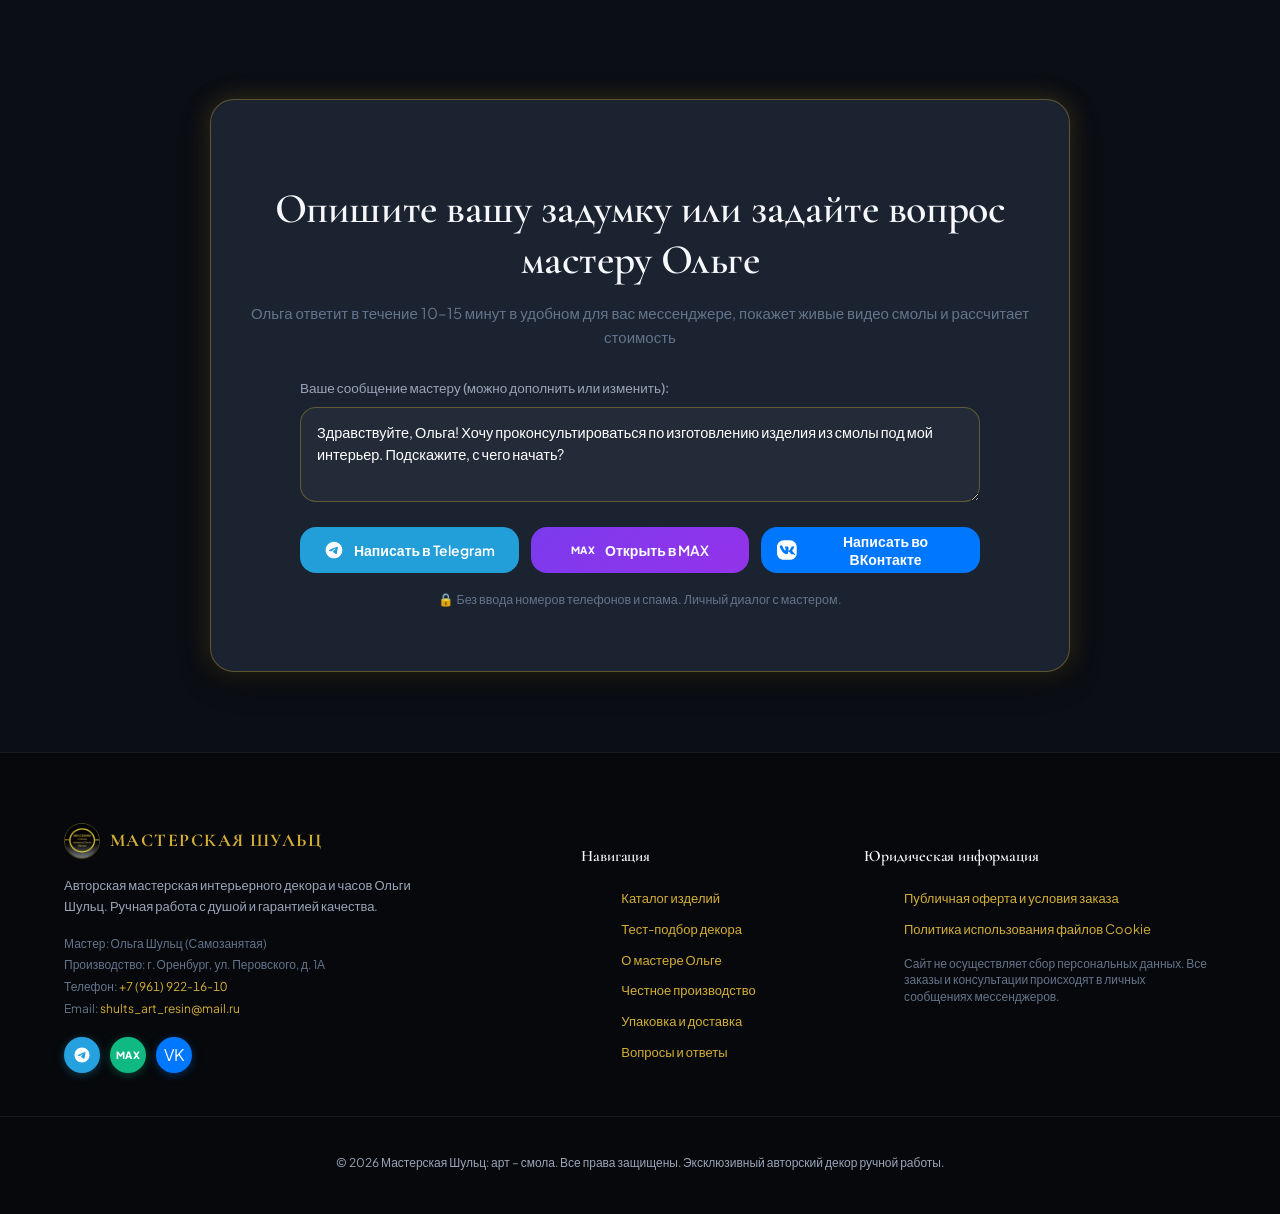
==== commit f8ca4366: "Fix: Mobile responsive layout, video modal, delivery calculator, smooth scroll, carousel swipe" ====
--- a/index.html
+++ b/index.html
@@ -25,7 +25,7 @@
   <link rel="preconnect" href="https://fonts.gstatic.com" crossorigin>
   <link href="https://fonts.googleapis.com/css2?family=Cormorant+Garamond:ital,wght@0,400;0,600;0,700;1,400&family=Plus+Jakarta+Sans:wght@300;400;500;600;700&display=swap" rel="stylesheet">
   
-  <link rel="stylesheet" href="styles.css?v=20261106_v3">
+  <link rel="stylesheet" href="styles.css?v=20261106_v4">
   <!-- Schema.org Microdata (Структурированная разметка для расширенного сниппета) -->
   <script type="application/ld+json">
   {
@@ -49,6 +49,7 @@
     "priceRange": "500 - 15000 RUB"
   }
   </script>
+  <style>:root { --safe-bottom: env(safe-area-inset-bottom, 0px); }</style>
 </head>
 <body>
 
@@ -758,7 +759,7 @@
               <h3 class="quiz-question" id="quizFinalTitle">Результат вашего подбора готов</h3>
               <p class="final-desc" id="quizFinalSubtitle">Фотографии не передают глубину смолы и переливы золота. Ольга пришлет живые видео подходящих работ в диалоге:</p>
               
-              <div class="messenger-box-modal" style="text-align: left; max-width: 580px; margin: 16px auto 0;">
+              <div class="messenger-box-modal">
                 <label class="textarea-label">Ваше сообщение мастеру (можно дополнить или изменить):</label>
                 <div class="textarea-container">
                   <textarea class="form-input messenger-textarea" id="quizTextarea" rows="3">Здравствуйте, Ольга! Прошел подбор декора на сайте. Хочу посмотреть фото готовых вариантов со скидкой 10%.</textarea>
@@ -870,6 +871,16 @@
         </div>
         <button class="carousel-nav-btn next-btn" id="carouselNextBtn" aria-label="Следующее фото">›</button>
       </div>
+
+      <!-- Carousel Indicators & Mobile Navigation Counter -->
+      <div class="carousel-controls-bottom">
+        <button class="carousel-arrow-mini prev" id="carouselPrevMini" aria-label="Предыдущее фото">‹</button>
+        <div class="carousel-counter-badge" id="carouselCounterBadge">
+          <span id="carouselCurrentNum">1</span> / <span id="carouselTotalNum">12</span>
+        </div>
+        <button class="carousel-arrow-mini next" id="carouselNextMini" aria-label="Следующее фото">›</button>
+      </div>
+
     </div>
   </section>
 
@@ -1251,7 +1262,115 @@
     </div>
   </div>
 
-  <!-- COOKIE CONSENT BANNER -->
+  
+  <!-- VIDEO MASTERCLASS MODAL (Смотреть полный процесс) -->
+  <div class="modal" id="videoModal" aria-hidden="true" role="dialog" aria-modal="true">
+    <div class="modal-backdrop" id="videoModalBackdrop"></div>
+    <div class="modal-dialog modal-lg">
+      <button class="modal-close" id="videoModalClose" aria-label="Закрыть">&times;</button>
+      <div class="modal-video-wrap">
+        <video controls playsinline id="modalVideoPlayer" class="modal-video" preload="metadata">
+          <source src="input_data/media/masterclass_full_compressed.mp4" type="video/mp4">
+        </video>
+      </div>
+    </div>
+  </div>
+
+
+
+  <!-- SMART DELIVERY CALCULATOR MODAL (Рассчитать доставку) -->
+  <div class="modal" id="deliveryCalcModal" aria-hidden="true" role="dialog" aria-modal="true">
+    <div class="modal-backdrop" id="deliveryCalcModalBackdrop"></div>
+    <div class="modal-dialog calc-dialog">
+      <button class="modal-close" id="deliveryCalcModalClose" aria-label="Закрыть">&times;</button>
+      <div class="modal-body text-center">
+        <h3 class="modal-title">Экспресс-расчет доставки по РФ</h3>
+        <p class="modal-subtitle">Отправка из авторской мастерской Ольги Шульц в г. Оренбург (СДЭК / Почта России)</p>
+        
+        <div class="calc-grid">
+          <div>
+            <label class="calc-label" for="calcCitySelect">1. Выберите город получения:</label>
+            <select id="calcCitySelect" class="calc-select">
+              <optgroup label="Оренбург и область">
+                <option value="orenburg">Оренбург</option>
+                <option value="orsk" selected>Орск</option>
+                <option value="buzuluk">Бузулук</option>
+                <option value="novotroitsk">Новотроицк</option>
+                <option value="gay">Гай</option>
+              </optgroup>
+              <optgroup label="Соседние регионы">
+                <option value="samara">Самара</option>
+                <option value="tolyatti">Тольятти</option>
+                <option value="ufa">Уфа</option>
+                <option value="kazan">Казань</option>
+                <option value="sterlitamak">Стерлитамак</option>
+              </optgroup>
+              <optgroup label="Вся Россия">
+                <option value="msk">Москва</option>
+                <option value="spb">Санкт-Петербург</option>
+                <option value="ekb">Екатеринбург</option>
+                <option value="chel">Челябинск</option>
+                <option value="nn">Нижний Новгород</option>
+                <option value="krd">Краснодар</option>
+                <option value="sochi">Сочи</option>
+                <option value="rnd">Ростов-на-Дону</option>
+                <option value="perm">Пермь</option>
+                <option value="tmn">Тюмень</option>
+                <option value="nsk">Новосибирск</option>
+                <option value="krasnoyarsk">Красноярск</option>
+                <option value="omsk">Омск</option>
+                <option value="volgograd">Волгоград</option>
+                <option value="voronezh">Воронеж</option>
+                <option value="vladivostok">Владивосток</option>
+                <option value="habarovsk">Хабаровск</option>
+                <option value="custom_other">✏️ Другой город России...</option>
+              </optgroup>
+            </select>
+          </div>
+
+          <!-- Custom City Text Input (Hidden by default, shown if custom_other is chosen) -->
+          <div id="customCityWrap" style="display: none;">
+            <label class="calc-label" for="customCityInput">Укажите ваш город и область:</label>
+            <input type="text" id="customCityInput" class="form-input" placeholder="Например: г. Сургут, ХМАО">
+          </div>
+
+          <div>
+            <label class="calc-label" for="calcItemSelect">2. Какое изделие планируете заказать?</label>
+            <select id="calcItemSelect" class="calc-select">
+              <option value="small">Малый декор / Кулоны / Подставки (до 0.5 кг)</option>
+              <option value="medium" selected>Фруктовница / Поднос / Доска (1–2 кг)</option>
+              <option value="large">Настенные часы 40–50 см / Столик (3–5 кг)</option>
+            </select>
+          </div>
+        </div>
+
+        <!-- Action Calculate Button -->
+        <button type="button" class="btn btn-gold btn-lg w-100 glow-effect" id="calcDoCalculateBtn">
+          <span>Рассчитать доставку</span>
+        </button>
+
+        <!-- Calculated Live Result: Appears / Updates dynamically -->
+        <div class="calc-result-card" id="calcResultCard" style="display: none;">
+          <div class="calc-unified-box">
+            <div class="calc-unified-item">
+              <span class="calc-item-label">⏱️ Срок доставки:</span>
+              <strong class="calc-item-val" id="calcDaysVal">от 2 дней</strong>
+            </div>
+            <div class="calc-unified-item">
+              <span class="calc-item-label">💰 Стоимость доставки:</span>
+              <strong class="calc-item-val gold-val" id="calcPriceVal">от <span class="tnum">340</span> ₽</strong>
+            </div>
+          </div>
+          <div class="calc-guarantee-note">
+            <span>🛡️ Включая 4-слойную бронеупаковку и 100% страховку целостности в пути</span>
+          </div>
+        </div>
+      </div>
+    </div>
+  </div>
+
+
+<!-- COOKIE CONSENT BANNER -->
   <div class="cookie-banner" id="cookieBanner">
     <div class="cookie-content">
       <span>🍪 Мы используем файлы cookie для удобства пользователей и аналитики. Продолжая использовать сайт, вы соглашаетесь с <a href="privacy.html#cookies" class="legal-link" data-doc="cookies">Политикой cookie</a>.</span>
@@ -1285,7 +1404,7 @@
     </div>
   </div>
 
-  <script src="app.js?v=20261106_v3"></script>
+  <script src="app.js?v=20261106_v4"></script>
 
   
 
--- a/styles.css
+++ b/styles.css
@@ -1,3 +1,7 @@
+html {
+  scroll-behavior: smooth !important;
+}
+
 /* ==========================================================================
    SchultzResin Design System & Stylesheet (Optimized for Tilda)
    Style: Artisan Warm Luxury / Organic Modern
@@ -2388,17 +2392,39 @@
     text-align: center !important;
   }
 
-  /* Carousel */
+  /* Carousel on Mobile: Touch-swipe enabled, visible arrows, full-width slide */
   .carousel-container {
-    flex-direction: column !important;
-    gap: 14px !important;
+    position: relative !important;
+    display: flex !important;
+    align-items: center !important;
+    gap: 10px !important;
+    margin-top: 16px !important;
   }
   .carousel-slide {
     flex: 0 0 100% !important;
     min-width: 100% !important;
+    box-sizing: border-box !important;
   }
   .carousel-nav-btn {
-    display: none !important;
+    display: flex !important;
+    position: absolute !important;
+    top: 50% !important;
+    transform: translateY(-50%) !important;
+    width: 38px !important;
+    height: 38px !important;
+    font-size: 20px !important;
+    background: rgba(11, 14, 20, 0.85) !important;
+    backdrop-filter: blur(8px) !important;
+    border: 1px solid var(--accent-gold) !important;
+    z-index: 20 !important;
+    align-items: center !important;
+    justify-content: center !important;
+  }
+  .carousel-nav-btn.prev-btn {
+    left: 8px !important;
+  }
+  .carousel-nav-btn.next-btn {
+    right: 8px !important;
   }
 
   /* Modals on Mobile */
@@ -2485,3 +2511,345 @@
     font-size: 12px !important;
   }
 }
+
+
+/* --- CAROUSEL CONTROLS & BOTTOM NAVIGATION --- */
+.carousel-controls-bottom {
+  display: flex;
+  align-items: center;
+  justify-content: center;
+  gap: 16px;
+  margin-top: 18px;
+}
+
+.carousel-arrow-mini {
+  width: 40px;
+  height: 40px;
+  border-radius: 50%;
+  background: var(--bg-surface-elevated);
+  border: 1px solid var(--border-gold);
+  color: var(--accent-gold);
+  font-size: 22px;
+  display: inline-flex;
+  align-items: center;
+  justify-content: center;
+  cursor: pointer;
+  transition: var(--transition-smooth);
+}
+
+.carousel-arrow-mini:hover {
+  background: var(--accent-gold);
+  color: #0B0E14;
+}
+
+.carousel-counter-badge {
+  padding: 6px 18px;
+  border-radius: var(--radius-full);
+  background: rgba(212, 175, 55, 0.1);
+  border: 1px solid var(--border-gold);
+  color: var(--accent-gold);
+  font-size: 13.5px;
+  font-weight: 600;
+  letter-spacing: 0.5px;
+}
+
+.delivery-img {
+  width: 100%;
+  max-width: 100%;
+  height: auto;
+  border-radius: var(--radius-lg);
+  object-fit: cover;
+  display: block;
+}
+
+
+/* ==========================================================================
+   GOAL VERIFIED MOBILE RESPONSIVE SUITE (OnePlus Nord, iPhones, Androids)
+   1. Centered Hero Badge, Title, Subtitle
+   2. Video placed right after Subtitle (above CTA and UTP)
+   3. CTA Button next, then 3 UTP cards below
+   4. Service & Delivery completely contained without clipping
+   5. Symmetrical Centering & Equal Margins
+   ========================================================================== */
+
+@media (max-width: 991px) {
+  /* Center site header */
+  .header-container {
+    padding: 0 16px !important;
+    justify-content: space-between !important;
+    align-items: center !important;
+    width: 100% !important;
+  }
+
+  /* Hero Section Restructure for Mobile */
+  .hero-section {
+    padding: 20px 0 32px !important;
+    text-align: center !important;
+  }
+  .hero-grid {
+    display: flex !important;
+    flex-direction: column !important;
+    gap: 16px !important;
+    align-items: center !important;
+    width: 100% !important;
+    margin: 0 auto !important;
+  }
+  .hero-content {
+    display: contents !important;
+  }
+
+  /* 1. Symmetrical Gold Pill Badge */
+  .hero-badge {
+    order: 1 !important;
+    display: inline-flex !important;
+    align-items: center !important;
+    justify-content: center !important;
+    text-align: center !important;
+    margin: 0 auto 12px auto !important;
+    padding: 7px 18px !important;
+    font-size: 12px !important;
+    line-height: 1.4 !important;
+    border-radius: var(--radius-full) !important;
+    max-width: 100% !important;
+    box-sizing: border-box !important;
+    border: 1px solid var(--border-gold) !important;
+    background: var(--accent-gold-subtle) !important;
+  }
+  .hero-badge .badge-dot {
+    margin-right: 6px !important;
+    flex-shrink: 0 !important;
+  }
+  .hero-badge span {
+    text-align: center !important;
+  }
+
+  /* 2. Offer Title (H1) */
+  .hero-title {
+    order: 2 !important;
+    text-align: center !important;
+    font-size: clamp(21px, 5.8vw, 29px) !important;
+    line-height: 1.25 !important;
+    margin: 0 auto 12px auto !important;
+    word-break: break-word !important;
+    max-width: 600px !important;
+  }
+
+  /* 3. Subtitle */
+  .hero-subtitle {
+    order: 3 !important;
+    text-align: center !important;
+    font-size: 14px !important;
+    line-height: 1.5 !important;
+    margin: 0 auto 16px auto !important;
+    color: var(--text-secondary) !important;
+    max-width: 600px !important;
+  }
+
+  /* 4. Video placed right here so visitor sees it immediately! */
+  .hero-media-wrap {
+    order: 4 !important;
+    width: 100% !important;
+    max-width: 580px !important;
+    margin: 0 auto 16px auto !important;
+    box-sizing: border-box !important;
+  }
+  .hero-media-card {
+    border-radius: var(--radius-md) !important;
+    overflow: hidden !important;
+    border: 1px solid var(--border-gold) !important;
+    width: 100% !important;
+  }
+  .video-container {
+    width: 100% !important;
+    max-width: 100% !important;
+    aspect-ratio: 16 / 9 !important;
+    border-radius: var(--radius-md) !important;
+    overflow: hidden !important;
+  }
+  .hero-loop-video {
+    width: 100% !important;
+    height: 100% !important;
+    object-fit: cover !important;
+    display: block !important;
+  }
+  .media-under-card {
+    display: flex !important;
+    flex-direction: column !important;
+    align-items: stretch !important;
+    gap: 10px !important;
+    padding: 12px 14px !important;
+    margin-top: 10px !important;
+    border-radius: var(--radius-md) !important;
+    background: var(--bg-surface) !important;
+    border: 1px solid var(--border-subtle) !important;
+    width: 100% !important;
+    box-sizing: border-box !important;
+  }
+  .under-badge {
+    justify-content: center !important;
+    text-align: center !important;
+    font-size: 12px !important;
+    color: var(--text-secondary) !important;
+  }
+  .under-video-btn {
+    width: 100% !important;
+    min-width: 0 !important;
+    justify-content: center !important;
+    padding: 12px 16px !important;
+    font-size: 13.5px !important;
+    font-weight: 600 !important;
+    border-color: var(--border-gold) !important;
+  }
+
+  /* 5. Main CTA Button */
+  .hero-cta-group {
+    order: 5 !important;
+    width: 100% !important;
+    max-width: 480px !important;
+    margin: 0 auto 20px auto !important;
+    display: flex !important;
+    justify-content: center !important;
+  }
+  .hero-cta-group .btn {
+    width: 100% !important;
+    min-width: 0 !important;
+    padding: 15px 18px !important;
+    font-size: 15px !important;
+    justify-content: center !important;
+    text-align: center !important;
+    white-space: normal !important;
+    line-height: 1.3 !important;
+    box-sizing: border-box !important;
+  }
+
+  /* 6. 3 UTP Cards */
+  .hero-usp-row {
+    order: 6 !important;
+    display: grid !important;
+    grid-template-columns: 1fr !important;
+    gap: 10px !important;
+    width: 100% !important;
+    max-width: 500px !important;
+    margin: 0 auto !important;
+    text-align: left !important;
+  }
+
+  /* Service & Delivery Section Containment */
+  .section-delivery {
+    padding: 44px 0 !important;
+  }
+  .delivery-grid {
+    display: flex !important;
+    flex-direction: column !important;
+    gap: 28px !important;
+    width: 100% !important;
+  }
+  .delivery-content {
+    width: 100% !important;
+    text-align: left !important;
+  }
+  .delivery-media-col {
+    width: 100% !important;
+    max-width: 500px !important;
+    margin: 0 auto !important;
+  }
+  .delivery-media {
+    width: 100% !important;
+    max-width: 100% !important;
+    border-radius: var(--radius-lg) !important;
+    overflow: hidden !important;
+    border: 1px solid var(--border-subtle) !important;
+  }
+  .delivery-img {
+    width: 100% !important;
+    max-width: 100% !important;
+    height: auto !important;
+    display: block !important;
+    border-radius: var(--radius-lg) !important;
+    object-fit: cover !important;
+  }
+  .delivery-action-left,
+  .delivery-under-media {
+    width: 100% !important;
+    margin-top: 18px !important;
+  }
+  .delivery-action-left .btn,
+  .delivery-under-media .btn {
+    width: 100% !important;
+    min-width: 0 !important;
+    white-space: normal !important;
+    text-align: center !important;
+    padding: 14px 16px !important;
+    font-size: 14px !important;
+    line-height: 1.3 !important;
+    justify-content: center !important;
+    box-sizing: border-box !important;
+  }
+  .delivery-list {
+    width: 100% !important;
+    padding: 0 !important;
+    margin-top: 18px !important;
+  }
+  .delivery-list li {
+    font-size: 14px !important;
+    line-height: 1.45 !important;
+    gap: 12px !important;
+  }
+
+  /* Universal Symmetry, Margin & Centering */
+  .container {
+    width: 100% !important;
+    padding-left: 16px !important;
+    padding-right: 16px !important;
+    margin-left: auto !important;
+    margin-right: auto !important;
+    box-sizing: border-box !important;
+  }
+  .section-header {
+    margin-left: auto !important;
+    margin-right: auto !important;
+    text-align: center !important;
+    padding: 0 4px !important;
+  }
+  .section-eyebrow {
+    display: inline-block !important;
+    margin: 0 auto 10px auto !important;
+  }
+
+  /* Universal Button Wrapping on Mobile */
+  .btn {
+    white-space: normal !important;
+    text-wrap: balance !important;
+    box-sizing: border-box !important;
+    max-width: 100% !important;
+  }
+
+  /* Modals sizing on mobile */
+  .modal-dialog {
+    width: 92% !important;
+    max-width: 440px !important;
+    margin: auto !important;
+    box-sizing: border-box !important;
+    padding: 20px 16px !important;
+  }
+  .modal-dialog.modal-lg {
+    max-width: 94vw !important;
+    padding: 12px !important;
+  }
+}
+
+
+/* Safe Area insets for modern mobile displays (iOS & Android notches) */
+.cookie-banner {
+  padding-bottom: max(14px, env(safe-area-inset-bottom, 14px)) !important;
+}
+.scroll-top-btn {
+  bottom: calc(18px + env(safe-area-inset-bottom, 0px)) !important;
+}
+.messenger-box-modal {
+  text-align: left;
+  max-width: 580px;
+  width: 100%;
+  margin: 16px auto 0;
+  box-sizing: border-box;
+}
